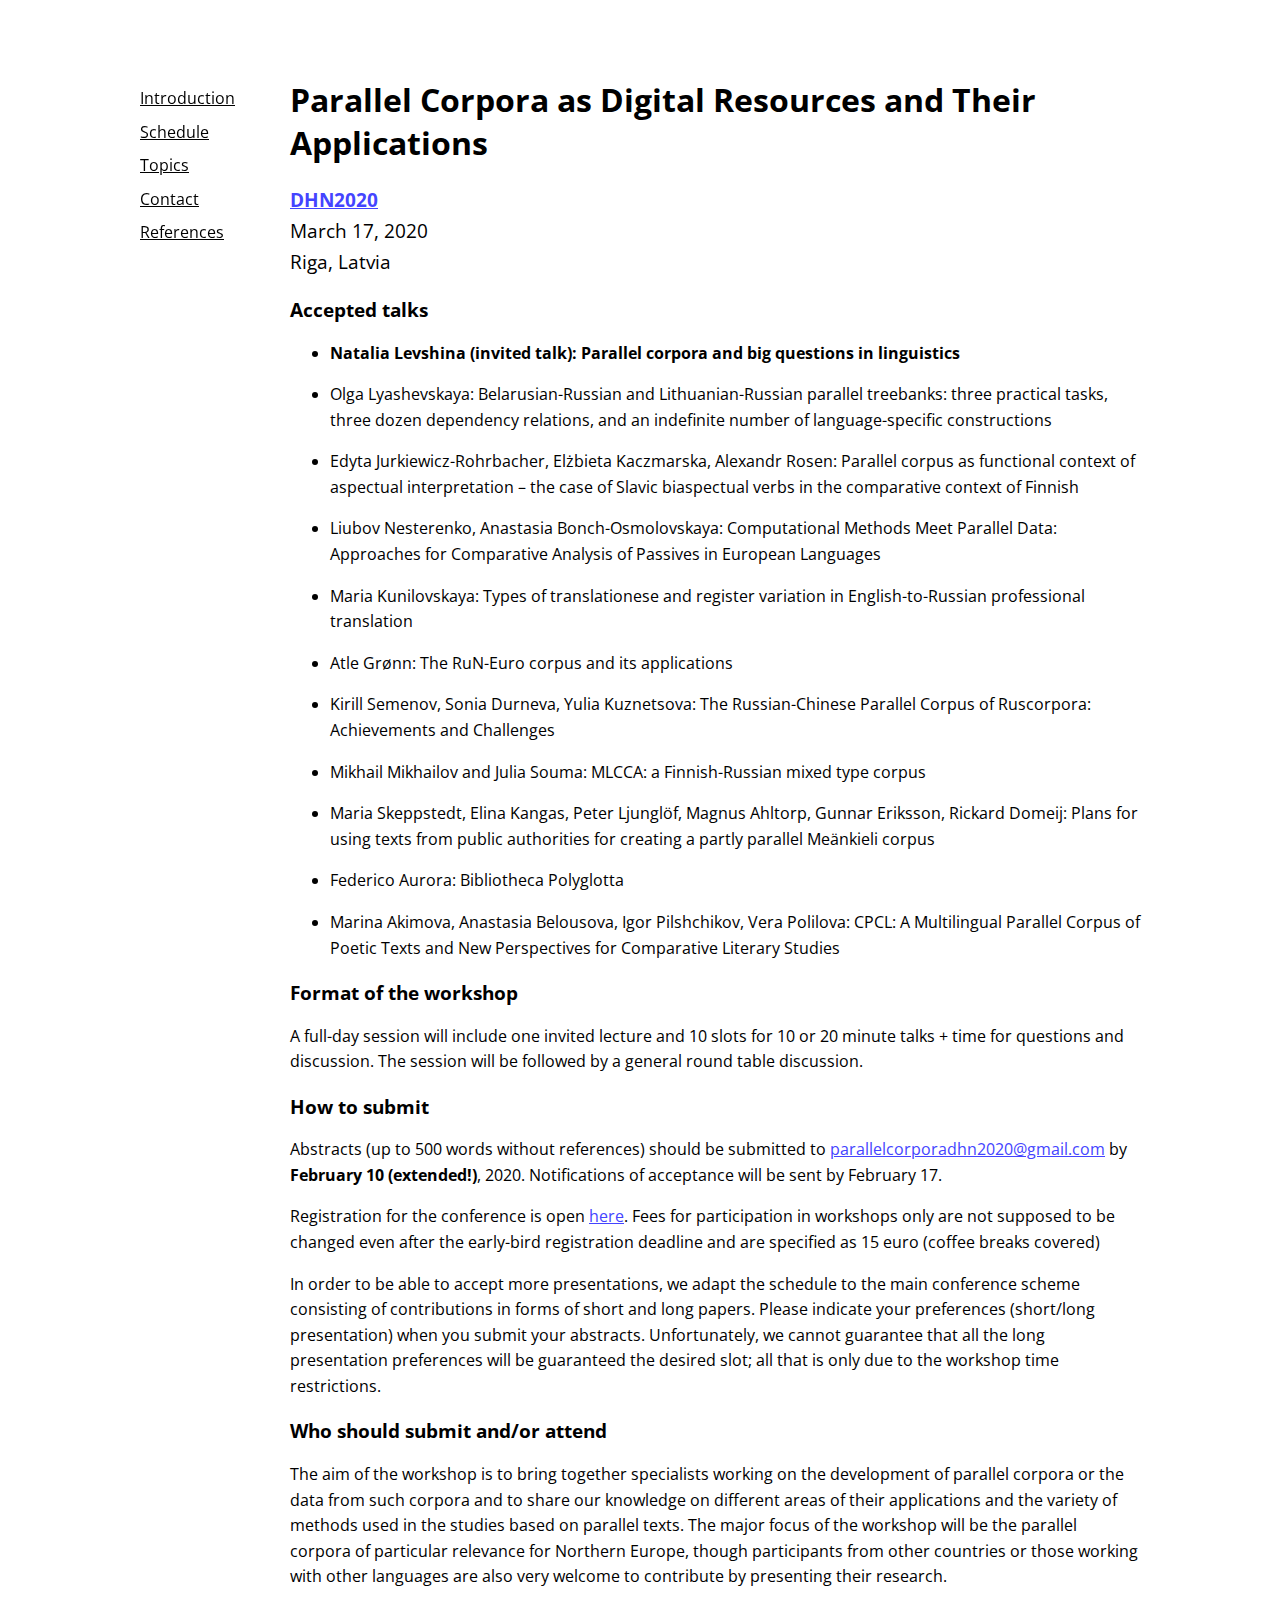
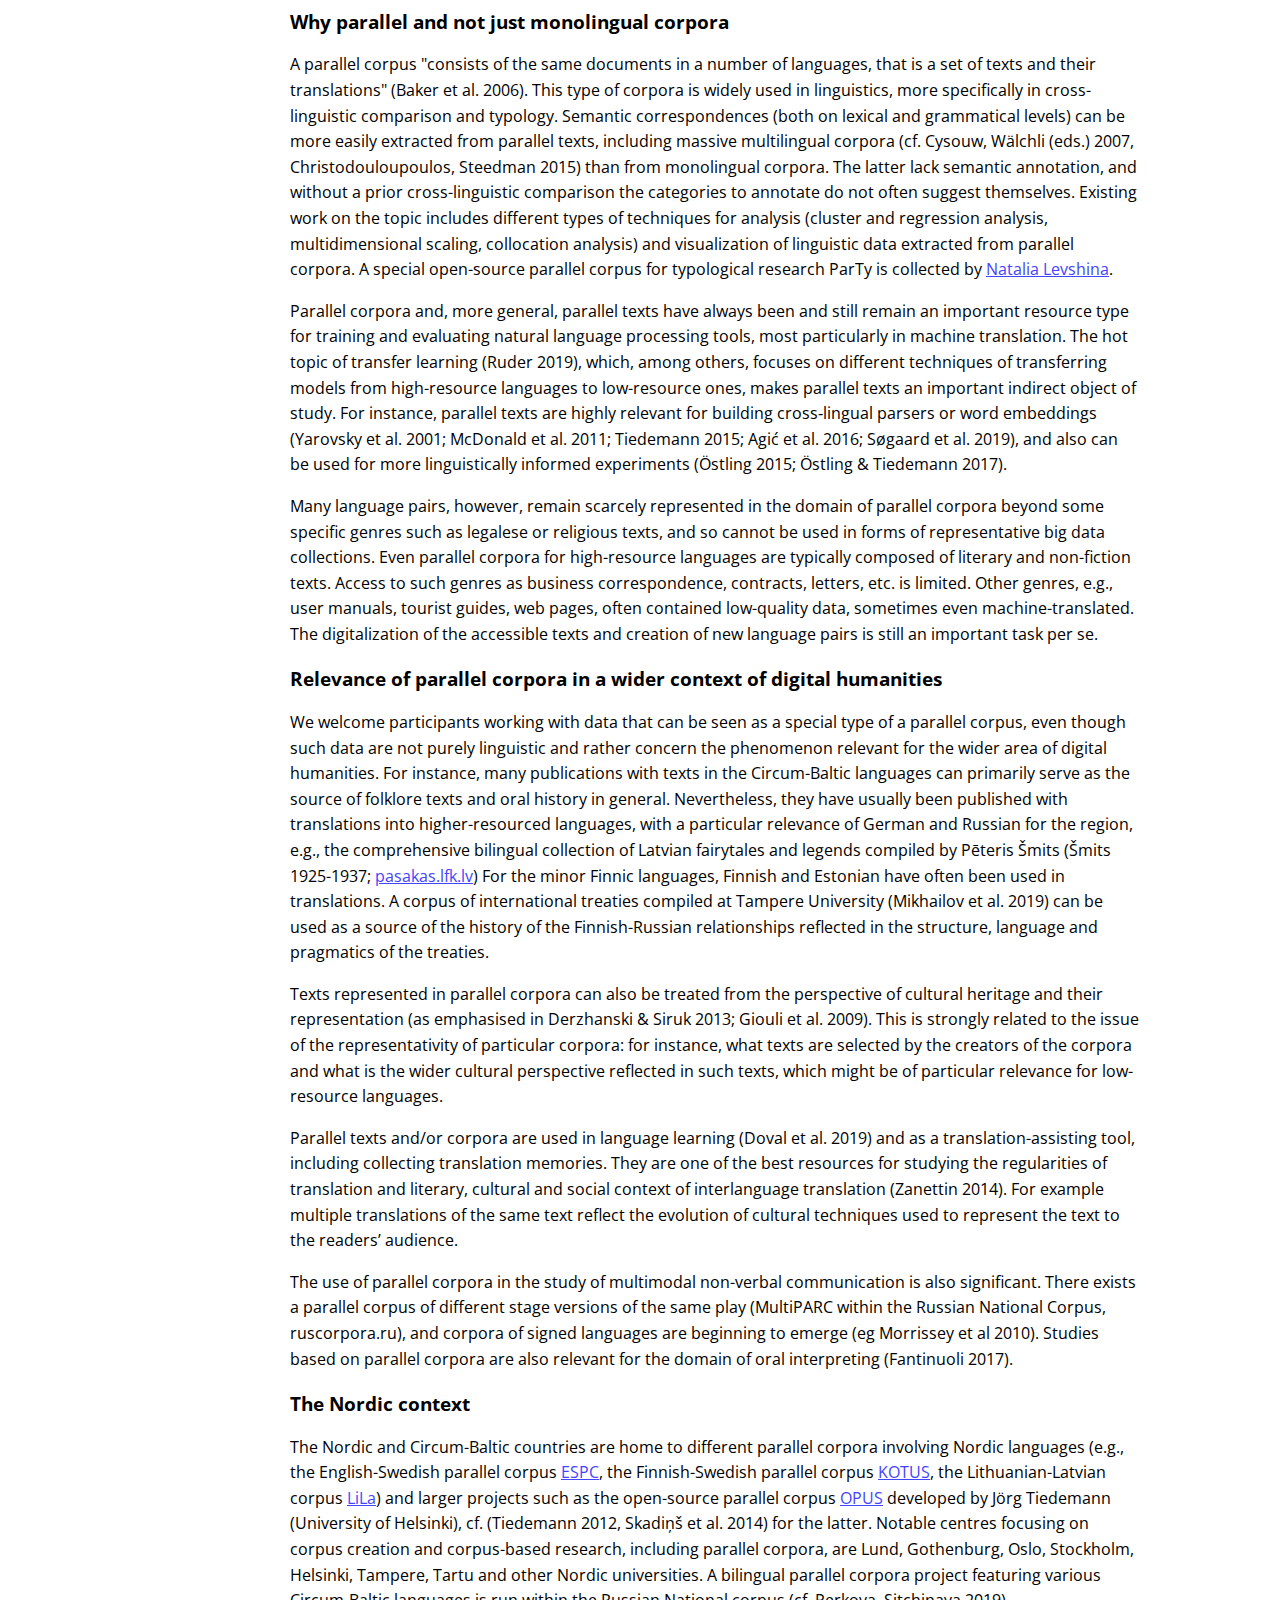
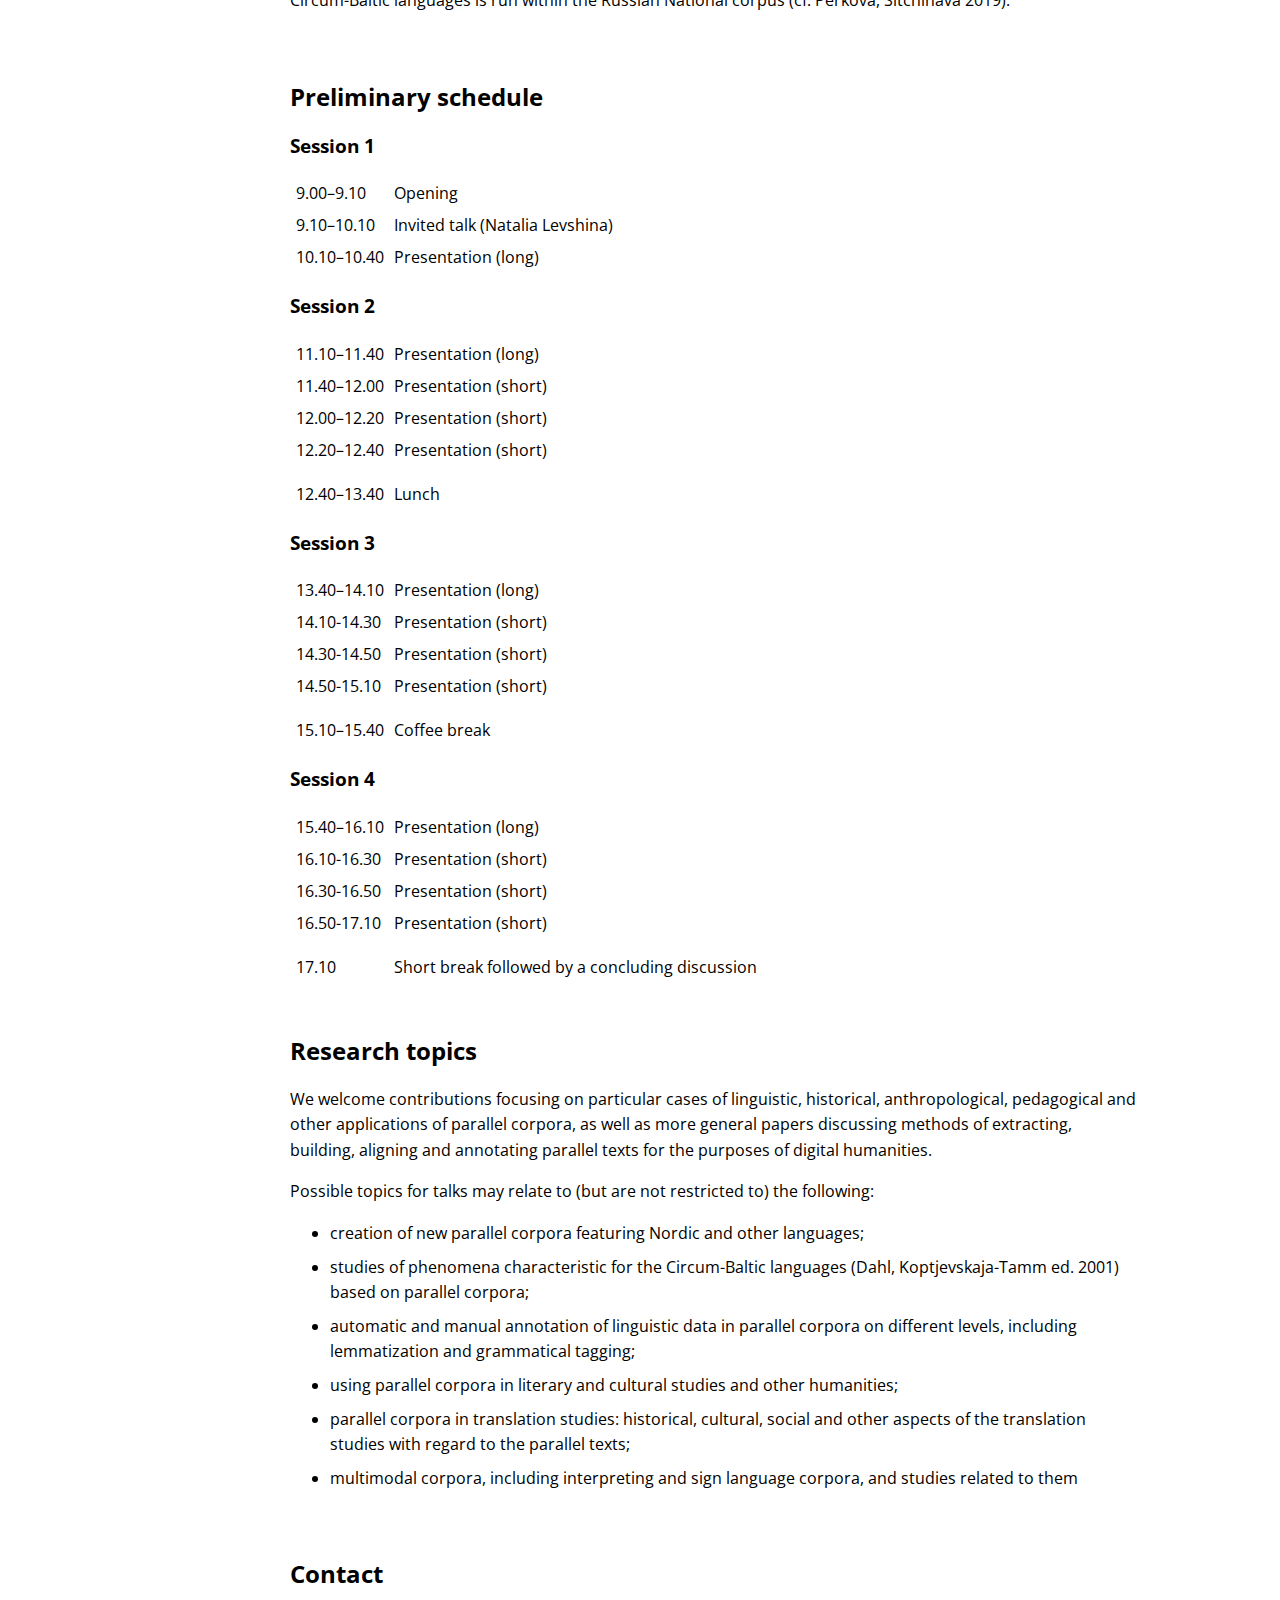
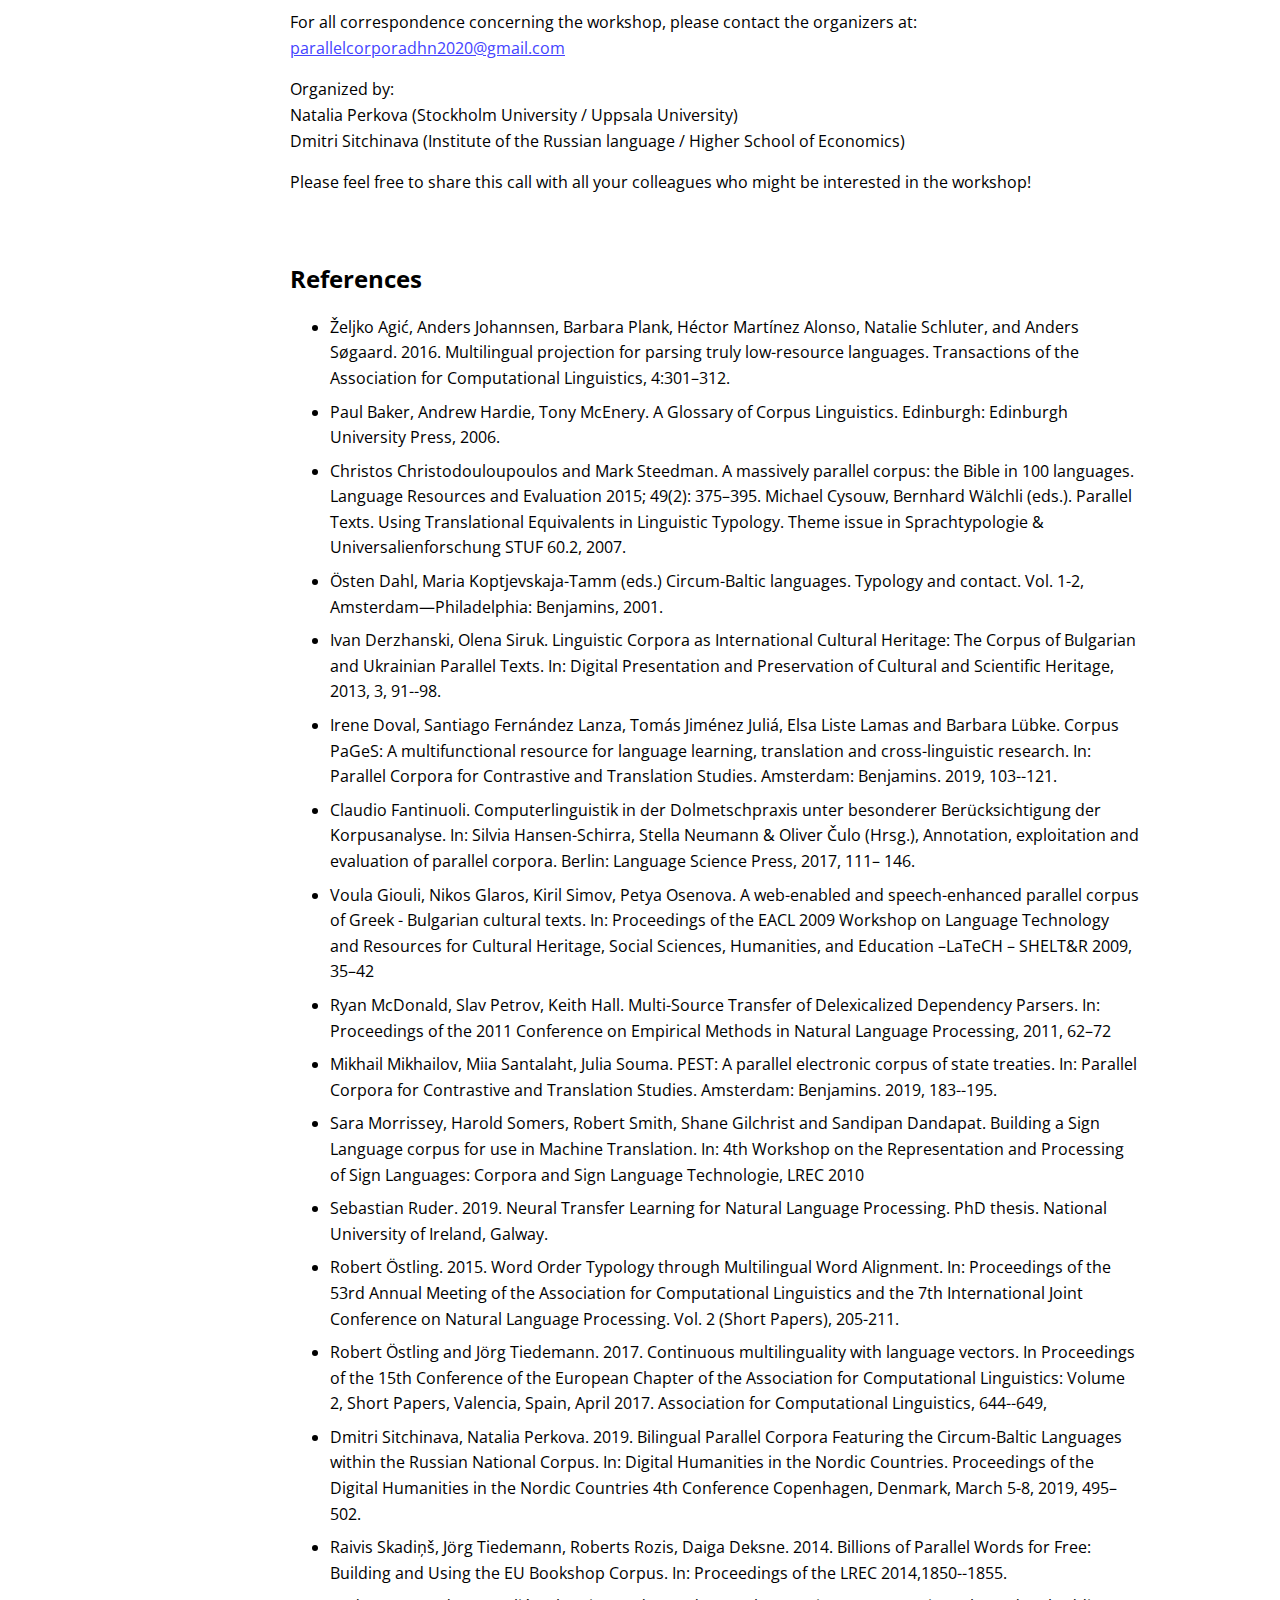
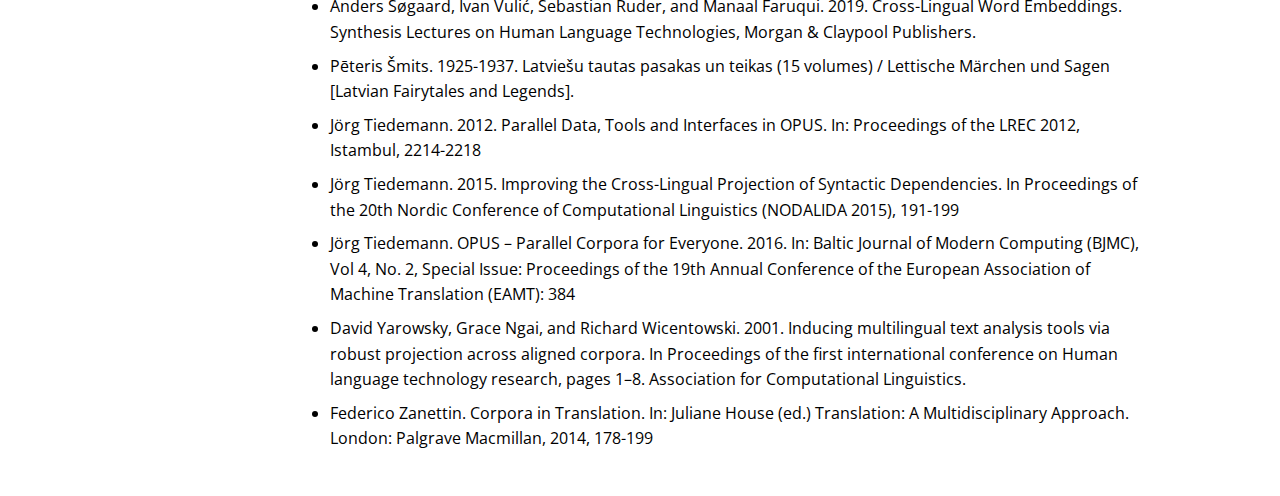
==== index.html @ e5b0c72d "Update index.html" ====
<!DOCTYPE html>
<html lang="en">
<head>
	<meta charset="UTF-8">
	<title>Parallel Corpora as Digital Resources and Their Applications</title>
	<link rel="stylesheet" href="./style.css" />
	<link href="https://fonts.googleapis.com/css?family=Open+Sans:400,700&display=swap&subset=latin-ext" rel="stylesheet">
	<meta name="viewport" content="width=device-width, initial-scale=1">
</head>
<body>
	<div class="page">
		<div class="nav">
			<ul>
				<li>
					<a href="#intro">Introduction</a>
				</li>
				<li>
					<a href="#schedule">Schedule</a>
				</li>
				<li>
					<a href="#topics">Topics</a>
				</li>
				<li>
					<a href="#contact">Contact</a>
				</li>
				<li>
					<a href="#references">References</a>
				</li>
			</ul>
		</div>
		<div class="content">

			<section id="intro">

				<h1>Parallel Corpora as Digital Resources and Their Applications</h1>
				
				<p class="where">
					<strong><a href="http://dig-hum-nord.eu/conferences/dhn2020/">DHN2020</a></strong><br />
					March 17, 2020<br />
					Riga, Latvia
				</p>

				<h3>Accepted talks</h3>
				<p>
					<ul><li><b>Natalia Levshina (invited talk): Parallel corpora and big questions in linguistics</b></li></ul>
					<ul><li>Olga Lyashevskaya: Belarusian-Russian and Lithuanian-Russian parallel treebanks: three practical tasks, three dozen dependency relations, and an indefinite number of language-specific constructions </li></ul>
					<ul><li>Edyta Jurkiewicz-Rohrbacher, Elżbieta Kaczmarska, Alexandr Rosen: Parallel corpus as functional context of aspectual interpretation – the case of Slavic biaspectual verbs in the comparative context of Finnish</li></ul>
					<ul><li>Liubov Nesterenko, Anastasia Bonch-Osmolovskaya: Computational Methods Meet Parallel Data: Approaches for Comparative Analysis of Passives in European Languages</li></ul>
					<ul><li>Maria Kunilovskaya: Types of translationese and register variation in English-to-Russian professional translation</li></ul>
					<ul><li>Atle Grønn: The RuN-Euro corpus and its applications</li></ul>
					<ul><li>Kirill Semenov, Sonia Durneva, Yulia Kuznetsova: The Russian-Chinese Parallel Corpus of Ruscorpora: Achievements and Challenges</li></ul>
					<ul><li>Mikhail Mikhailov and Julia Souma: MLCCA: a Finnish-Russian mixed type corpus</li></ul>
					<ul><li>Maria Skeppstedt, Elina Kangas, Peter Ljunglöf, Magnus Ahltorp, Gunnar Eriksson, Rickard Domeij: Plans for using texts from public authorities for creating a partly parallel Meänkieli corpus</li></ul>
					<ul><li>Federico Aurora: Bibliotheca Polyglotta</li></ul>
					<ul><li>Marina Akimova, Anastasia Belousova, Igor Pilshchikov, Vera Polilova: CPCL: A Multilingual Parallel Corpus of Poetic Texts and New Perspectives for Comparative Literary Studies</li></ul>
					
					
				</p>
				
				
				<h3>Format of the workshop</h3>
				<p>
					A full-day session will include one invited lecture and 10 slots for 10 or 20 minute talks + time for questions and discussion. The session will be followed by a general round table discussion.
				</p>
				
				<h3>How to submit</h3>
				<p>
					Abstracts (up to 500 words without references) should be submitted to <a href="mailto:parallelcorporadhn2020@gmail.com">parallelcorporadhn2020@gmail.com</a> by <b>February 10 (extended!)</b>, 2020. Notifications of acceptance will be sent by February 17.
				</p>
				<p>
					Registration for the conference is open <a href="http://dig-hum-nord.eu/conferences/dhn2020/registration">here</a>. Fees for participation in workshops only are not supposed to be changed even after the early-bird registration deadline and are specified as 15 euro (coffee breaks covered)
				</p>
				<p>
					In order to be able to accept more presentations, we adapt the schedule to the main conference scheme consisting of contributions in forms of short and long papers. Please indicate your preferences (short/long presentation) when you submit your abstracts. Unfortunately, we cannot guarantee that all the long presentation preferences will be guaranteed the desired slot; all that is only due to the workshop time restrictions.
				</p>

				<h3>Who should submit and/or attend</h3>
				<p>
					The aim of the workshop is to bring together specialists working on the development of parallel corpora or the data from such corpora and to share our knowledge on different areas of their applications and the variety of methods used in the studies based on parallel texts. The major focus of the workshop will be the parallel corpora of particular relevance for Northern Europe, though participants from other countries or those working with other languages are also very welcome to contribute by presenting their research.
				</p>

				<h3>Why parallel and not just monolingual corpora</h3>

				<p>
					A parallel corpus "consists of the same documents in a number of languages, that is a set of texts and their translations" (Baker et al. 2006). This type of corpora is widely used in linguistics, more specifically in cross-linguistic comparison and typology. Semantic correspondences (both on lexical and grammatical levels) can be more easily extracted from parallel texts, including massive multilingual corpora (cf. Cysouw, Wälchli (eds.) 2007, Christodouloupoulos, Steedman 2015) than from monolingual corpora. The latter lack semantic annotation, and without a prior cross-linguistic comparison the categories to annotate do not often suggest themselves. Existing work on the topic includes different types of techniques for analysis (cluster and regression analysis, multidimensional scaling, collocation analysis) and visualization of linguistic data extracted from parallel corpora. A special open-source parallel corpus for typological research ParTy is collected by
					<a href="http://www.natalialevshina.com/corpus.html">Natalia Levshina</a>.
				</p>
				<p>
					Parallel corpora and, more general, parallel texts have always been and still remain an important resource type for training and evaluating natural language processing tools, most particularly in machine translation. The hot topic of transfer learning (Ruder 2019), which, among others, focuses on different techniques of transferring models from high-resource languages to low-resource ones, makes parallel texts an important indirect object of study. For instance, parallel texts are highly relevant for building cross‑lingual parsers or word embeddings (Yarovsky et al. 2001; McDonald et al. 2011; Tiedemann 2015; Agić et al. 2016; Søgaard et al. 2019), and also can be used for more linguistically informed experiments (Östling 2015; Östling & Tiedemann 2017).
				</p>
				<p>
					Many language pairs, however, remain scarcely represented in the domain of parallel corpora beyond some specific genres such as legalese or religious texts, and so cannot be used in forms of representative big data collections. Even parallel corpora for high-resource languages are typically composed of literary and non-fiction texts. Access to such genres as business correspondence, contracts, letters, etc. is limited. Other genres, e.g., user manuals, tourist guides, web pages, often contained low-quality data, sometimes even machine-translated. The digitalization of the accessible texts and creation of new language pairs is still an important task per se.
				</p>

				<h3>Relevance of parallel corpora in a wider context of digital humanities</h3>

				<p>
					We welcome participants working with data that can be seen as a special type of a parallel corpus, even though such data are not purely linguistic and rather concern the phenomenon relevant for the wider area of digital humanities. For instance, many publications with texts in the Circum-Baltic languages can primarily serve as the source of folklore texts and oral history in general. Nevertheless, they have usually been published with translations into higher-resourced languages, with a particular relevance of German and Russian for the region, e.g., the comprehensive bilingual collection of Latvian fairytales and legends compiled by Pēteris Šmits (Šmits 1925-1937; <a href="http://pasakas.lfk.lv/">pasakas.lfk.lv</a>) For the minor Finnic languages, Finnish and Estonian have often been used in translations. A corpus of international treaties compiled at Tampere University (Mikhailov et al. 2019) can be used as a source of the history of the Finnish-Russian relationships reflected in the structure, language and pragmatics of the treaties.
				</p>
				<p>
					Texts represented in parallel corpora can also be treated from the perspective of cultural heritage and their representation (as emphasised in Derzhanski & Siruk 2013; Giouli et al. 2009). This is strongly related to the issue of the representativity of particular corpora: for instance, what texts are selected by the creators of the corpora and what is the wider cultural perspective reflected in such texts, which might be of particular relevance for low-resource languages.
				</p>
				<p>
					Parallel texts and/or corpora are used in language learning (Doval et al. 2019) and as a translation-assisting tool, including collecting translation memories. They are one of the best resources for studying the regularities of translation and literary, cultural and social context of interlanguage translation (Zanettin 2014). For example multiple translations of the same text reflect the evolution of cultural techniques used to represent the text to the readers’ audience.
				</p>
				<p>
					The use of parallel corpora in the study of multimodal non-verbal communication is also significant. There exists a parallel corpus of different stage versions of the same play (MultiPARC within the Russian National Corpus, ruscorpora.ru), and corpora of signed languages are
beginning to emerge (eg Morrissey et al 2010). Studies based on parallel corpora are also relevant for the domain of oral interpreting (Fantinuoli 2017).
				</p>

				<h3>The Nordic context</h3>
				<p>
					The Nordic and Circum-Baltic countries are home to different parallel corpora involving Nordic languages (e.g., the English-Swedish parallel corpus
					<a href="https://sprak.gu.se/english/research/research-activities/corpus-linguistics/corpora-at-the-dll/espc">ESPC</a>, the Finnish-Swedish parallel corpus
					<a href="http://urn.fi/urn:nbn:fi:lb-2015101601">KOTUS</a>, the Lithuanian-Latvian corpus
					<a href="http://tekstynas.vdu.lt/page.xhtml?id=parallelLILA">LiLa</a>) and larger projects such as the open-source parallel corpus <a href="http://opus.nlpl.eu/">OPUS</a> developed by Jörg Tiedemann (University of Helsinki), cf. (Tiedemann 2012, Skadiņš et al. 2014) for the latter. Notable centres focusing on corpus creation and corpus-based research, including parallel corpora, are Lund, Gothenburg, Oslo, Stockholm, Helsinki, Tampere, Tartu and other Nordic universities. A bilingual parallel corpora project featuring various Circum-Baltic languages is run within the Russian National corpus (cf. Perkova, Sitchinava 2019).
				</p>

			</section>

			<section id="schedule">
			
				<h2>Preliminary schedule</h2>

				<h3>Session 1</h3>
				<table>
					<tr>
						<td>9.00–9.10</td>
						<td>Opening</td>
					</tr>
					<tr>
						<td>9.10–10.10</td>
						<td>Invited talk (Natalia Levshina)</td>
					</tr>
					<tr>
						<td>10.10–10.40</td>
						<td>Presentation (long)</td>
					</tr>
				</table>

				<h3>Session 2</h3>
				<table>
					<tr>
						<td>11.10–11.40</td>
						<td>Presentation (long)</td>
					</tr>
					<tr>
						<td>11.40–12.00</td>
						<td>Presentation (short)</td>
					</tr>
					<tr>
						<td>12.00–12.20</td>
						<td>Presentation (short)</td>
					</tr>
					<tr>
						<td>12.20–12.40</td>
						<td>Presentation (short)</td>
					</tr>
					<tr class="break">
						<td>12.40–13.40</td>
						<td>Lunch</td>
					</tr>
				</table>

				<h3>Session 3</h3>
				<table>
					<tr>
						<td>13.40–14.10</td>
						<td>Presentation (long)</td>
					</tr>
					<tr>
						<td>14.10-14.30</td>
						<td>Presentation (short)</td>
					</tr>
					<tr>
						<td>14.30-14.50</td>
						<td>Presentation (short)</td>
					</tr>
					<tr>
						<td>14.50-15.10</td>
						<td>Presentation (short)</td>
					</tr>
					<tr class="break">
						<td>15.10–15.40</td>
						<td>Coffee break</td>
					</tr>
				</table>

				<h3>Session 4</h3>
				<table>
					<tr>
						<td>15.40–16.10</td>
						<td>Presentation (long)</td>
					</tr>
					<tr>
						<td>16.10-16.30</td>
						<td>Presentation (short)</td>
					</tr>
					<tr>
						<td>16.30-16.50</td>
						<td>Presentation (short)</td>
					</tr>
					<tr>
						<td>16.50-17.10</td>
						<td>Presentation (short)</td>
					</tr>
					<tr class="break">
						<td>17.10</td>
						<td>Short break followed by a concluding discussion</td>
					</tr>
				</table>

			</section>
			
			<section id="topics">
				
				<h2>Research topics</h2>
				
				<p>
					We welcome contributions focusing on particular cases of linguistic, historical, anthropological, pedagogical and other applications of parallel corpora, as well as more general papers discussing methods of extracting, building, aligning and annotating parallel texts for the purposes of digital humanities.
				</p>
				<p>
					Possible topics for talks may relate to (but are not restricted to) the following:
				</p>
				<ul>
					<li>creation of new parallel corpora featuring Nordic and other languages; </li>
					<li>studies of phenomena characteristic for the Circum-Baltic languages (Dahl, Koptjevskaja-Tamm ed. 2001) based on parallel corpora;</li>
					<li>automatic and manual annotation of linguistic data in parallel corpora on different levels, including lemmatization and grammatical tagging;</li>
					<li>using parallel corpora in literary and cultural studies and other humanities;</li>
					<li>parallel corpora in translation studies: historical, cultural, social and other aspects of the translation studies with regard to the parallel texts;</li>
					<li>multimodal corpora, including interpreting and sign language corpora, and studies related to them</li>
				</ul>
				
			</section>
			
			<section id="contact">
			
				<h2>Contact</h2>

				<p>
					For all correspondence concerning the workshop, please contact the organizers at:<br />
					<a href="mailto:parallelcorporadhn2020@gmail.com">parallelcorporadhn2020@gmail.com</a>
				</p>
				
				<p>
					Organized by:<br />
					Natalia Perkova (Stockholm University / Uppsala University)<br />
					Dmitri Sitchinava (Institute of the Russian language / Higher School of Economics)
				</p>

				<p>Please feel free to share this call with all your colleagues who might be interested in the workshop!</p>

			</section>
			
			<section id="references">
				
				<h2>References</h2>
				
				<ul>
					<li>Željko Agić, Anders Johannsen, Barbara Plank, Héctor Martínez Alonso, Natalie Schluter, and Anders Søgaard. 2016. Multilingual projection for parsing truly low-resource languages. Transactions of the Association for Computational Linguistics, 4:301–312.</li>
					<li>Paul Baker, Andrew Hardie, Tony McEnery. A Glossary of Corpus Linguistics. Edinburgh: Edinburgh University Press, 2006.</li>
					<li>Christos Christodouloupoulos and Mark Steedman. A massively parallel corpus: the Bible in 100 languages. Language Resources and Evaluation 2015; 49(2): 375–395.
						Michael Cysouw, Bernhard Wälchli (eds.). Parallel Texts. Using Translational Equivalents in Linguistic Typology. Theme issue in Sprachtypologie & Universalienforschung STUF 60.2, 2007.</li>
					<li>Östen Dahl, Maria Koptjevskaja-Tamm (eds.) Circum-Baltic languages. Typology and contact. Vol. 1-2, Amsterdam—Philadelphia: Benjamins, 2001.</li>
					<li>Ivan Derzhanski, Olena Siruk. Linguistic Corpora as International Cultural Heritage: The Corpus of Bulgarian and Ukrainian Parallel Texts. In: Digital Presentation and Preservation of Cultural and Scientific Heritage, 2013, 3, 91--98.</li>
					<li>Irene Doval, Santiago Fernández Lanza, Tomás Jiménez Juliá, Elsa Liste Lamas and Barbara Lübke. Corpus PaGeS: A multifunctional resource for language learning, translation and cross-linguistic research. In: Parallel Corpora for Contrastive and Translation Studies. Amsterdam: Benjamins. 2019, 103--121.</li>
					<li>Claudio Fantinuoli. Computerlinguistik in der Dolmetschpraxis unter besonderer Berücksichtigung der Korpusanalyse. In: Silvia Hansen-Schirra, Stella Neumann & Oliver Čulo (Hrsg.), Annotation, exploitation and evaluation of parallel corpora. Berlin: Language Science Press, 2017, 111– 146.</li>
					<li>Voula Giouli, Nikos Glaros, Kiril Simov, Petya Osenova. A web-enabled and speech-enhanced parallel corpus of Greek - Bulgarian cultural texts. In: Proceedings of the EACL 2009 Workshop on Language Technology and Resources for Cultural Heritage, Social Sciences, Humanities, and Education –LaTeCH – SHELT&R 2009, 35–42</li>
					<li>Ryan McDonald, Slav Petrov, Keith Hall. Multi-Source Transfer of Delexicalized Dependency Parsers. In: Proceedings of the 2011 Conference on Empirical Methods in Natural Language Processing, 2011, 62–72</li>
					<li>Mikhail Mikhailov, Miia Santalaht, Julia Souma. PEST: A parallel electronic corpus of state treaties. In: Parallel Corpora for Contrastive and Translation Studies. Amsterdam: Benjamins. 2019, 183--195.</li>
					<li>Sara Morrissey, Harold Somers, Robert Smith, Shane Gilchrist and Sandipan Dandapat. Building a Sign Language corpus for use in Machine Translation. In: 4th Workshop on the Representation and Processing of Sign Languages: Corpora and Sign Language Technologie, LREC 2010</li>
					<li>Sebastian Ruder. 2019. Neural Transfer Learning for Natural Language Processing. PhD thesis. National University of Ireland, Galway.</li>
					<li>Robert Östling. 2015. Word Order Typology through Multilingual Word Alignment. In: Proceedings of the 53rd Annual Meeting of the Association for Computational Linguistics and the 7th International Joint Conference on Natural Language Processing. Vol. 2 (Short Papers), 205-211.</li>
					<li>Robert Östling and Jörg Tiedemann. 2017. Continuous multilinguality with language vectors. In Proceedings of the 15th Conference of the European Chapter of the Association for Computational Linguistics: Volume 2, Short Papers, Valencia, Spain, April 2017. Association for Computational Linguistics, 644--649,</li>
					<li>Dmitri Sitchinava, Natalia Perkova. 2019. Bilingual Parallel Corpora Featuring the Circum-Baltic Languages within the Russian National Corpus. In: Digital Humanities in the Nordic Countries. Proceedings of the Digital Humanities in the Nordic Countries 4th Conference Copenhagen, Denmark, March 5-8, 2019, 495–502.</li>
					<li>Raivis Skadiņš, Jörg Tiedemann, Roberts Rozis, Daiga Deksne. 2014. Billions of Parallel Words for Free: Building and Using the EU Bookshop Corpus. In: Proceedings of the LREC 2014,1850--1855.</li>
					<li>Anders Søgaard, Ivan Vulić, Sebastian Ruder, and Manaal Faruqui. 2019. Cross-Lingual Word Embeddings. Synthesis Lectures on Human Language Technologies, Morgan & Claypool Publishers.</li>
					<li>Pēteris Šmits. 1925-1937. Latviešu tautas pasakas un teikas (15 volumes) / Lettische Märchen und Sagen [Latvian Fairytales and Legends].</li>
					<li>Jörg Tiedemann. 2012. Parallel Data, Tools and Interfaces in OPUS. In: Proceedings of the LREC 2012, Istambul, 2214-2218</li>
					<li>Jörg Tiedemann. 2015. Improving the Cross-Lingual Projection of Syntactic Dependencies. In  Proceedings of the 20th Nordic Conference of Computational Linguistics (NODALIDA 2015), 191-199</li>
					<li>Jörg Tiedemann. OPUS – Parallel Corpora for Everyone. 2016. In: Baltic Journal of Modern Computing (BJMC), Vol 4, No. 2, Special Issue: Proceedings of the 19th Annual Conference of the European Association of Machine Translation (EAMT): 384</li>
					<li>David Yarowsky, Grace Ngai, and Richard Wicentowski. 2001. Inducing multilingual
						text analysis tools via robust projection across aligned corpora. In Proceedings of
						the first international conference on Human language technology research, pages
						1–8. Association for Computational Linguistics.</li>
					<li>Federico Zanettin. Corpora in Translation. In: Juliane House (ed.) Translation: A Multidisciplinary Approach. London: Palgrave Macmillan, 2014, 178-199</li>
				</ul>
				
			</section>


		</div>
	</div>
</body>
</html>
---- style.css ----
body {
	font-family: 'Open Sans', sans-serif;
	padding: 20px;
	font-size: 16px;
}

section {
	padding-top: 50px;
}
section *:first-child {
	margin-top: 0;
}
p, li {
	line-height: 1.6em;
}
a {
	color: #4444ff;
}
li {
	margin: 0.5em 0;
}

td {
	padding: 4px;
}

.page {
	max-width: 1000px;
	margin: 0 auto;
}

.where {
	font-size: 120%;
}

.nav {
	position: fixed;
	width: 140px;
	padding-top: 50px;
}
.nav ul, .nav li {
	list-style: none;
	padding: 0;
}
.nav ul {
	margin: 0;
}
.nav li {
	margin: 8px 0;
}
.nav a {
	color: black;
}

.break td {
	padding-top: 16px;
}

.content {
	padding-left: 150px; 
}

@media (max-width: 500px) {
	body {
		font-size: 14px;
	}
	.nav {
		padding: 0;
		top: 0;
		left: 0;
		right: 0;
		width: 100%;
		background: white;
		border-bottom: 1px solid #ccc;
	}
	.nav ul {
		display: flex;
		flex-wrap: wrap;
	}
	.nav li {
		margin: 6px;
		font-size: 12px;
	}
	.content {
		padding-left: 0;
	}
}
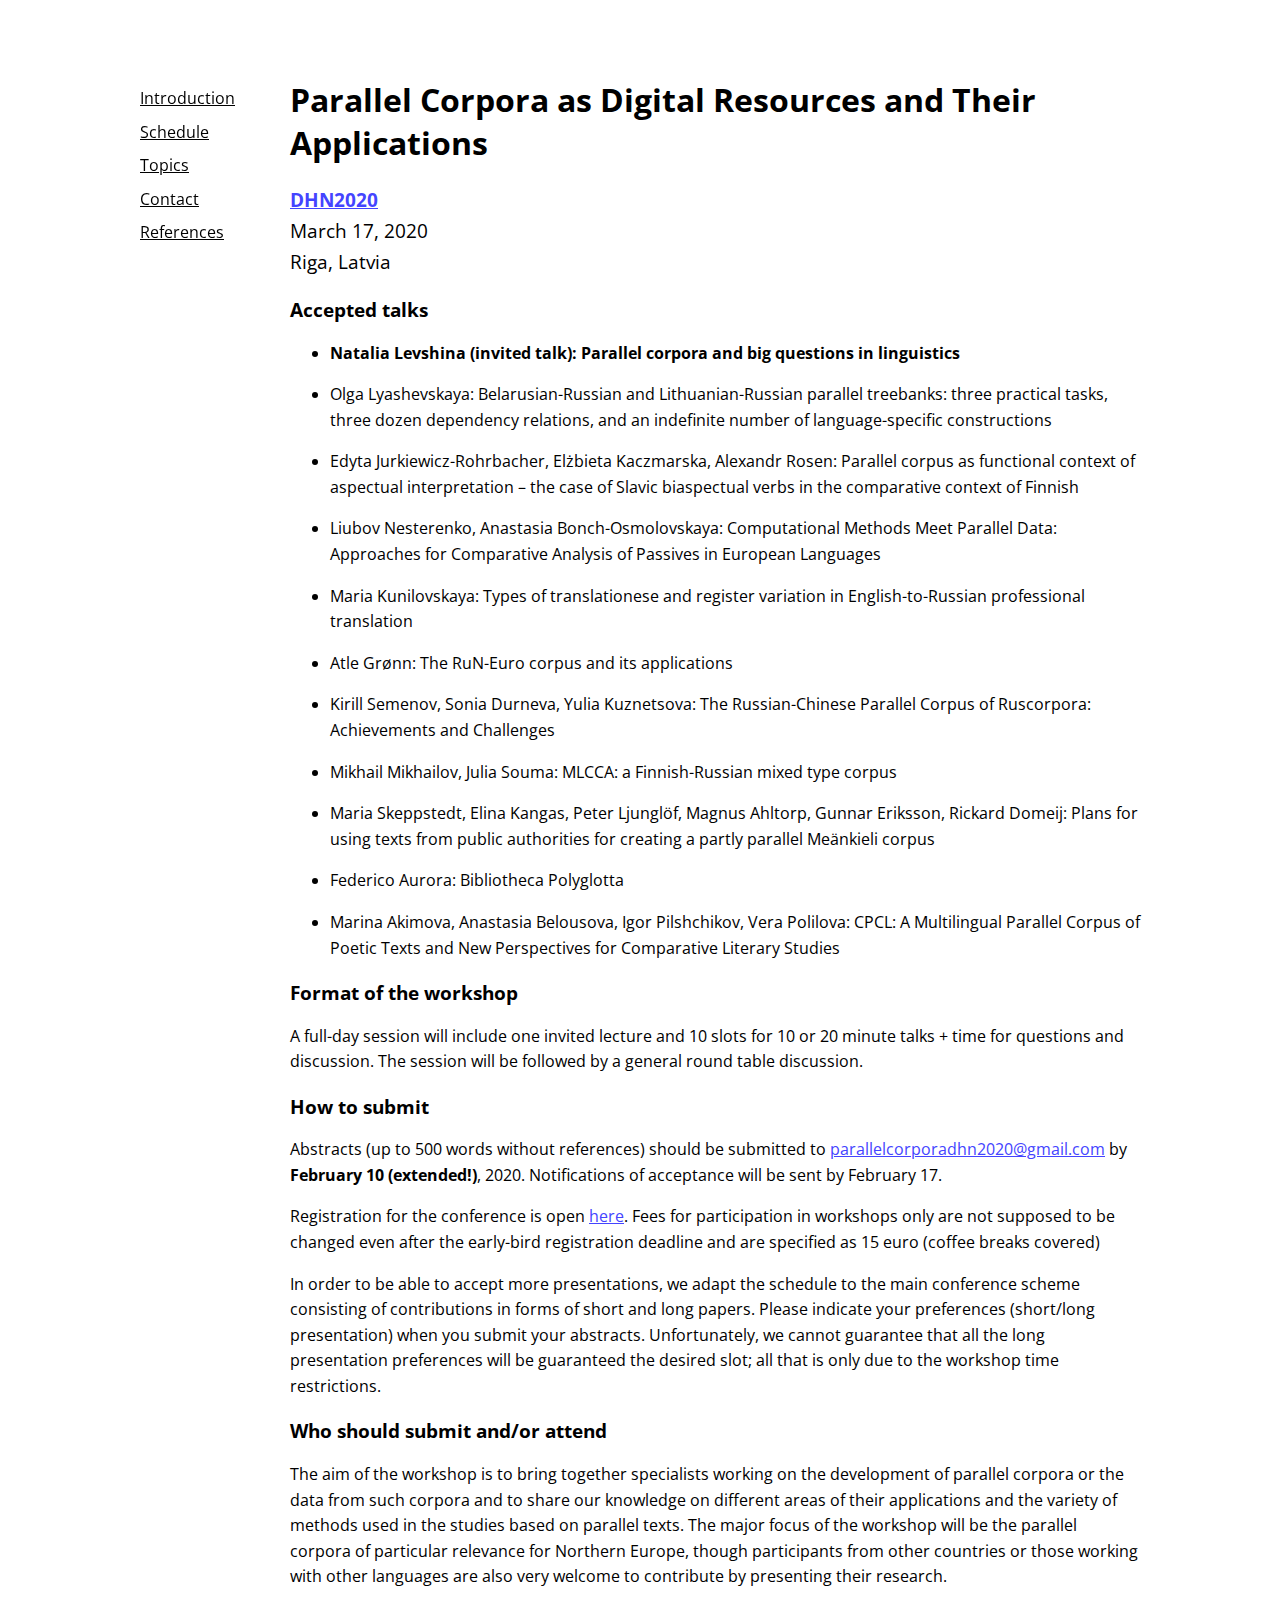
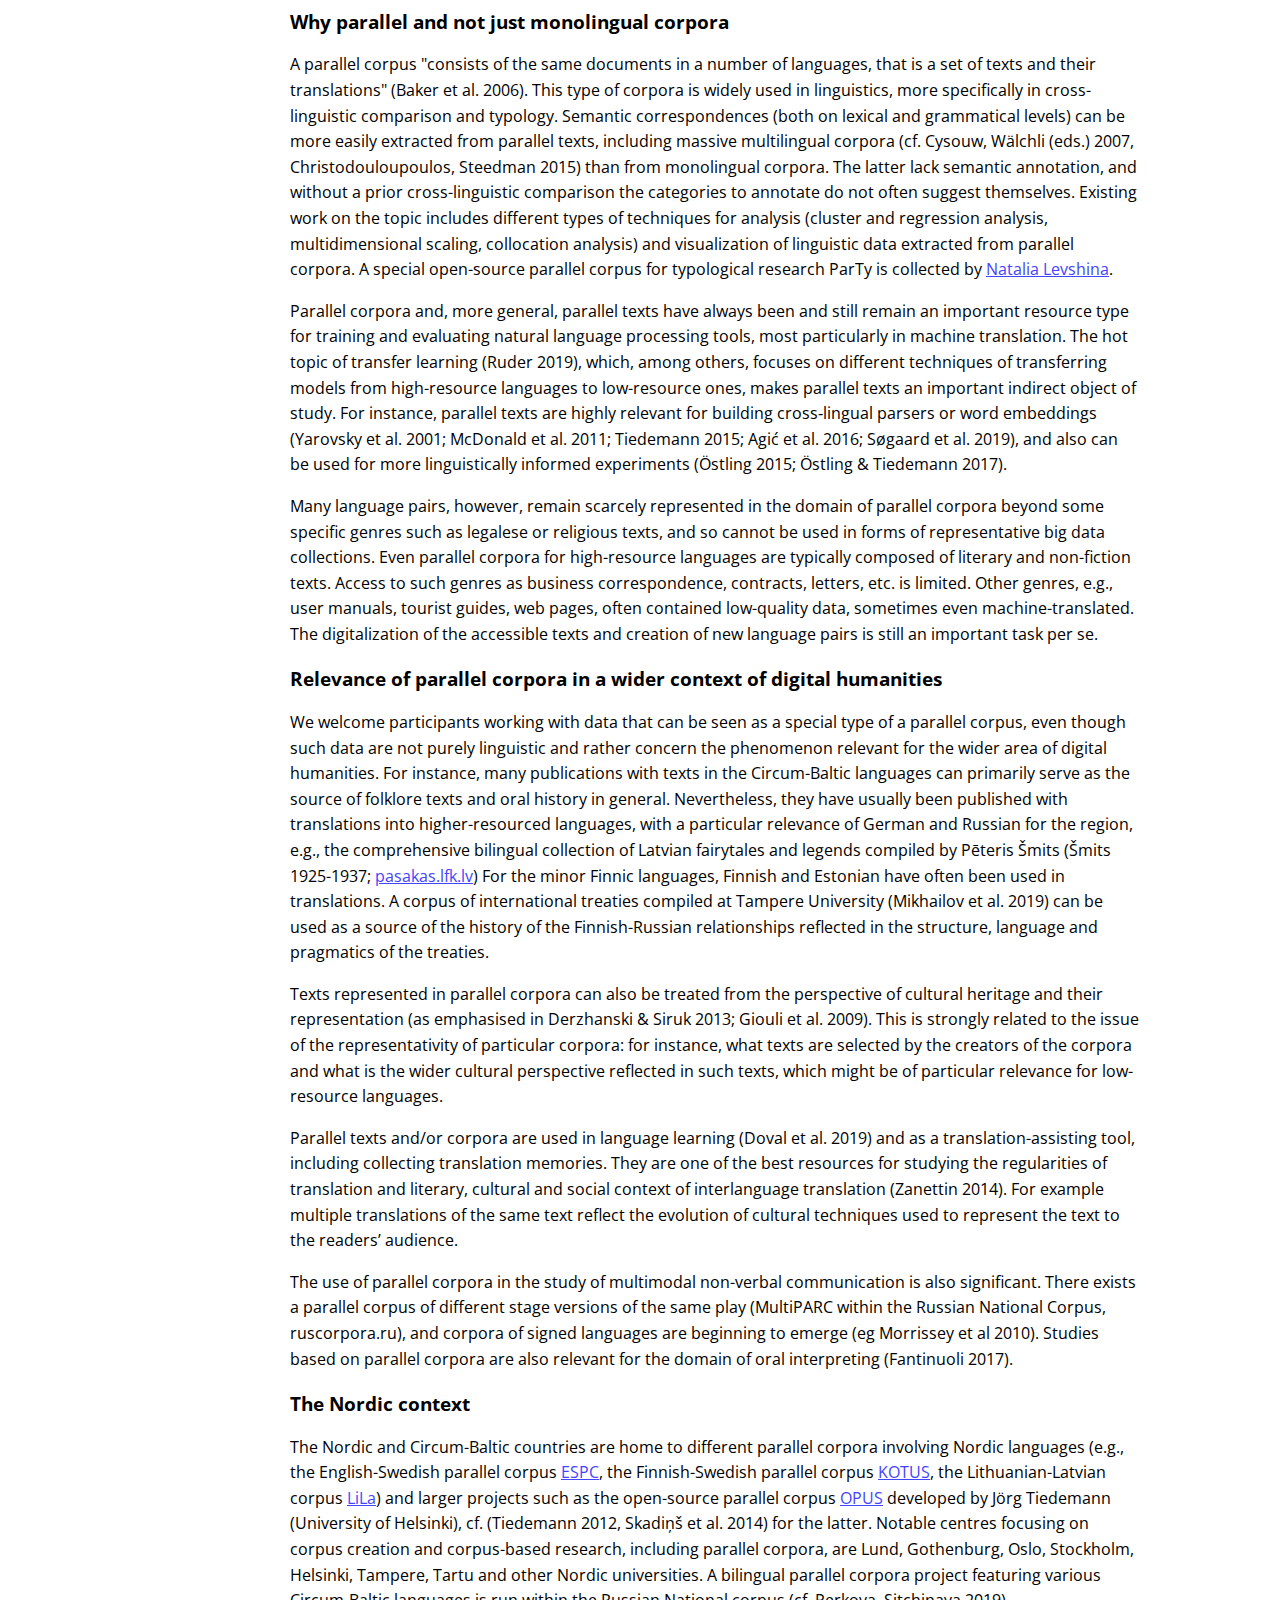
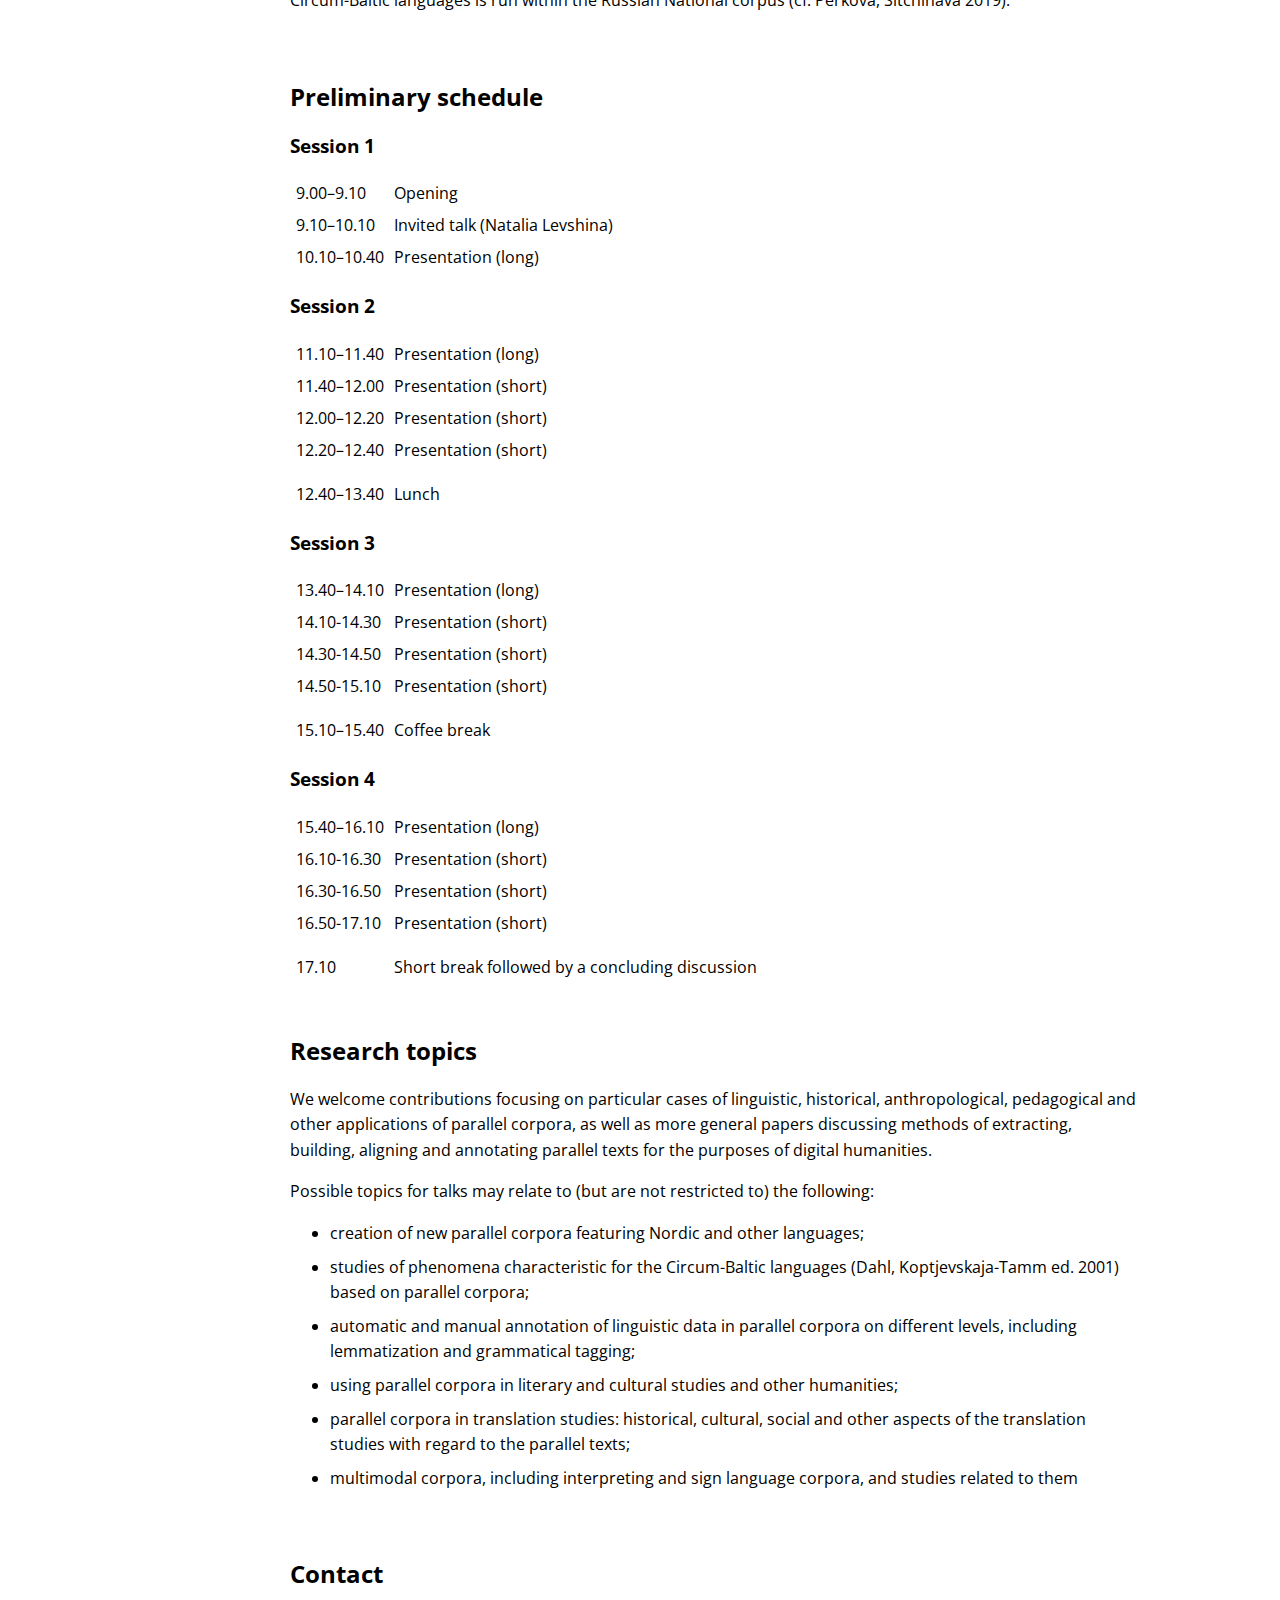
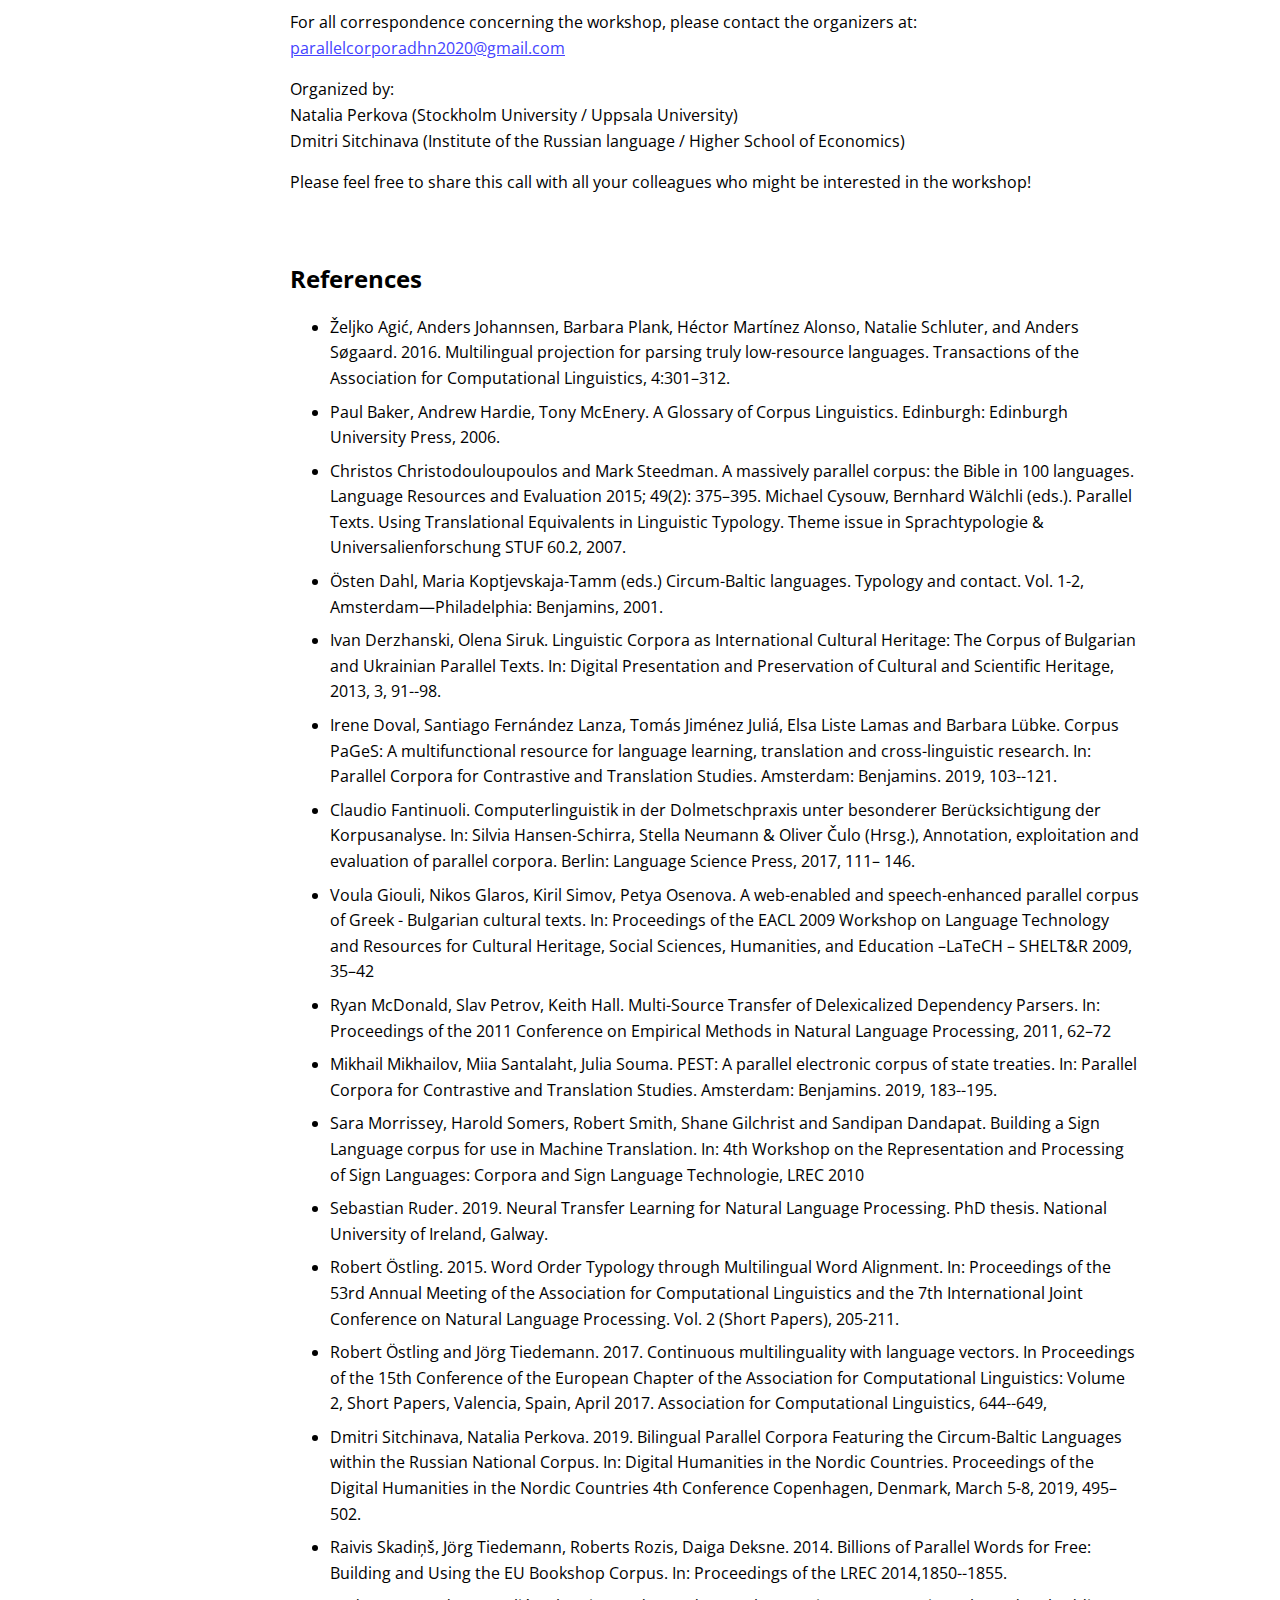
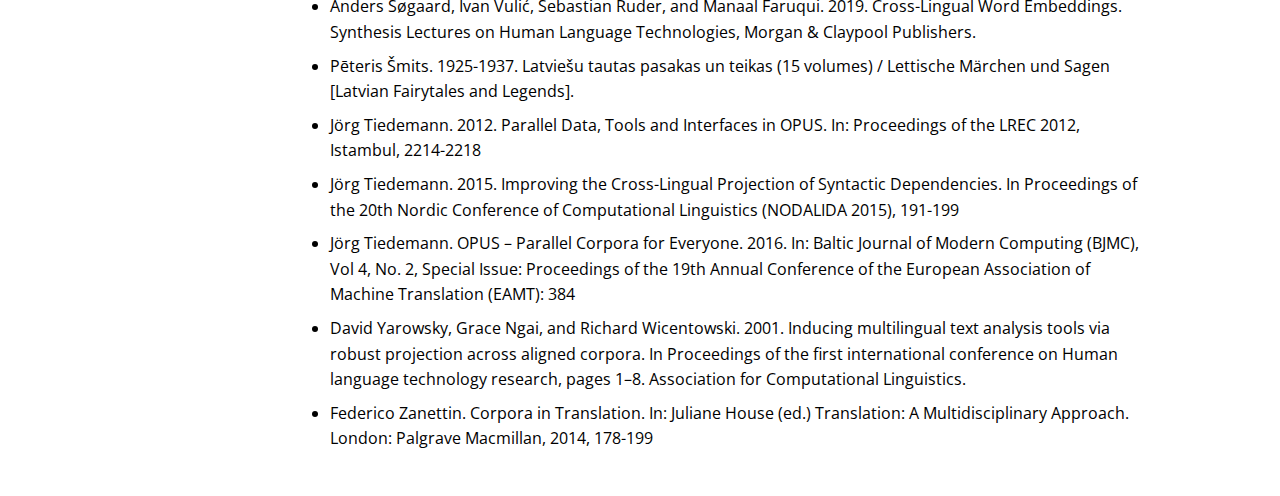
==== commit 088314e4: "Update index.html" ====
--- a/index.html
+++ b/index.html
@@ -49,7 +49,7 @@
 					<ul><li>Maria Kunilovskaya: Types of translationese and register variation in English-to-Russian professional translation</li></ul>
 					<ul><li>Atle Grønn: The RuN-Euro corpus and its applications</li></ul>
 					<ul><li>Kirill Semenov, Sonia Durneva, Yulia Kuznetsova: The Russian-Chinese Parallel Corpus of Ruscorpora: Achievements and Challenges</li></ul>
-					<ul><li>Mikhail Mikhailov and Julia Souma: MLCCA: a Finnish-Russian mixed type corpus</li></ul>
+					<ul><li>Mikhail Mikhailov, Julia Souma: MLCCA: a Finnish-Russian mixed type corpus</li></ul>
 					<ul><li>Maria Skeppstedt, Elina Kangas, Peter Ljunglöf, Magnus Ahltorp, Gunnar Eriksson, Rickard Domeij: Plans for using texts from public authorities for creating a partly parallel Meänkieli corpus</li></ul>
 					<ul><li>Federico Aurora: Bibliotheca Polyglotta</li></ul>
 					<ul><li>Marina Akimova, Anastasia Belousova, Igor Pilshchikov, Vera Polilova: CPCL: A Multilingual Parallel Corpus of Poetic Texts and New Perspectives for Comparative Literary Studies</li></ul>
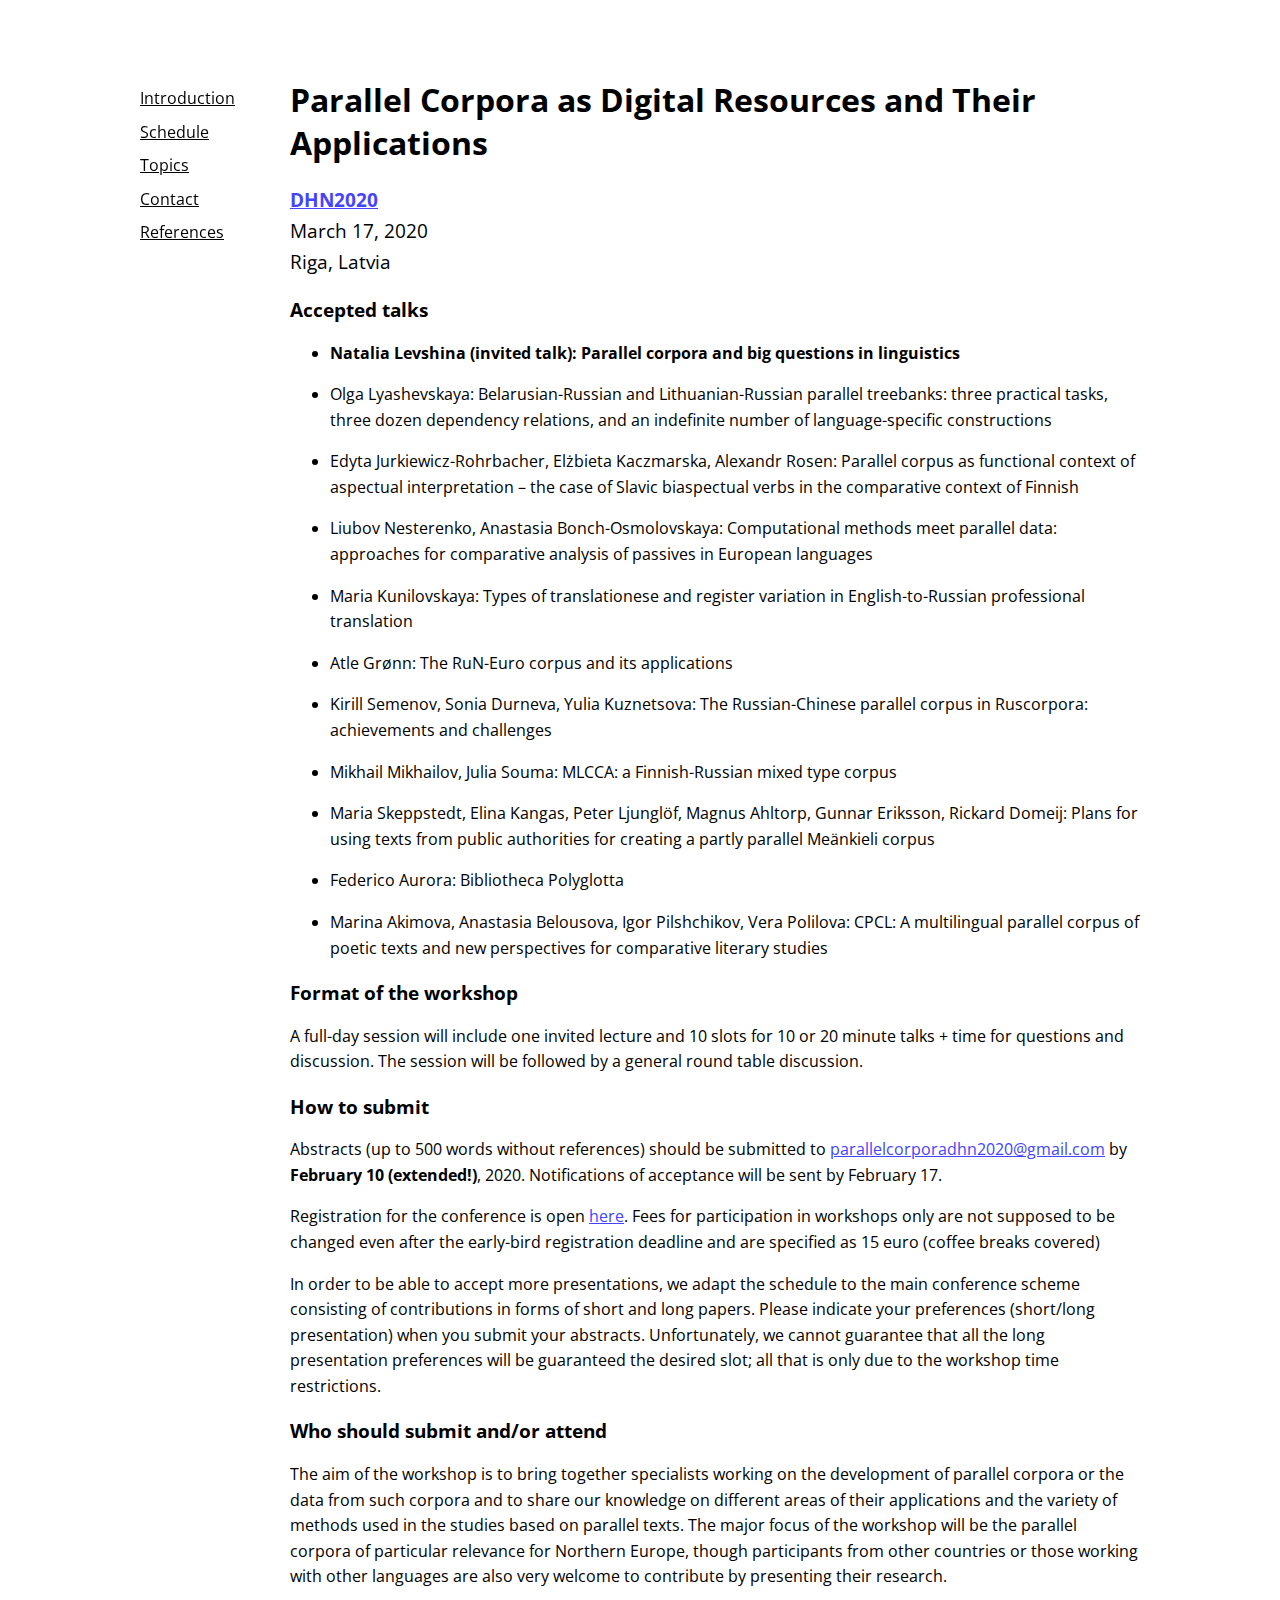
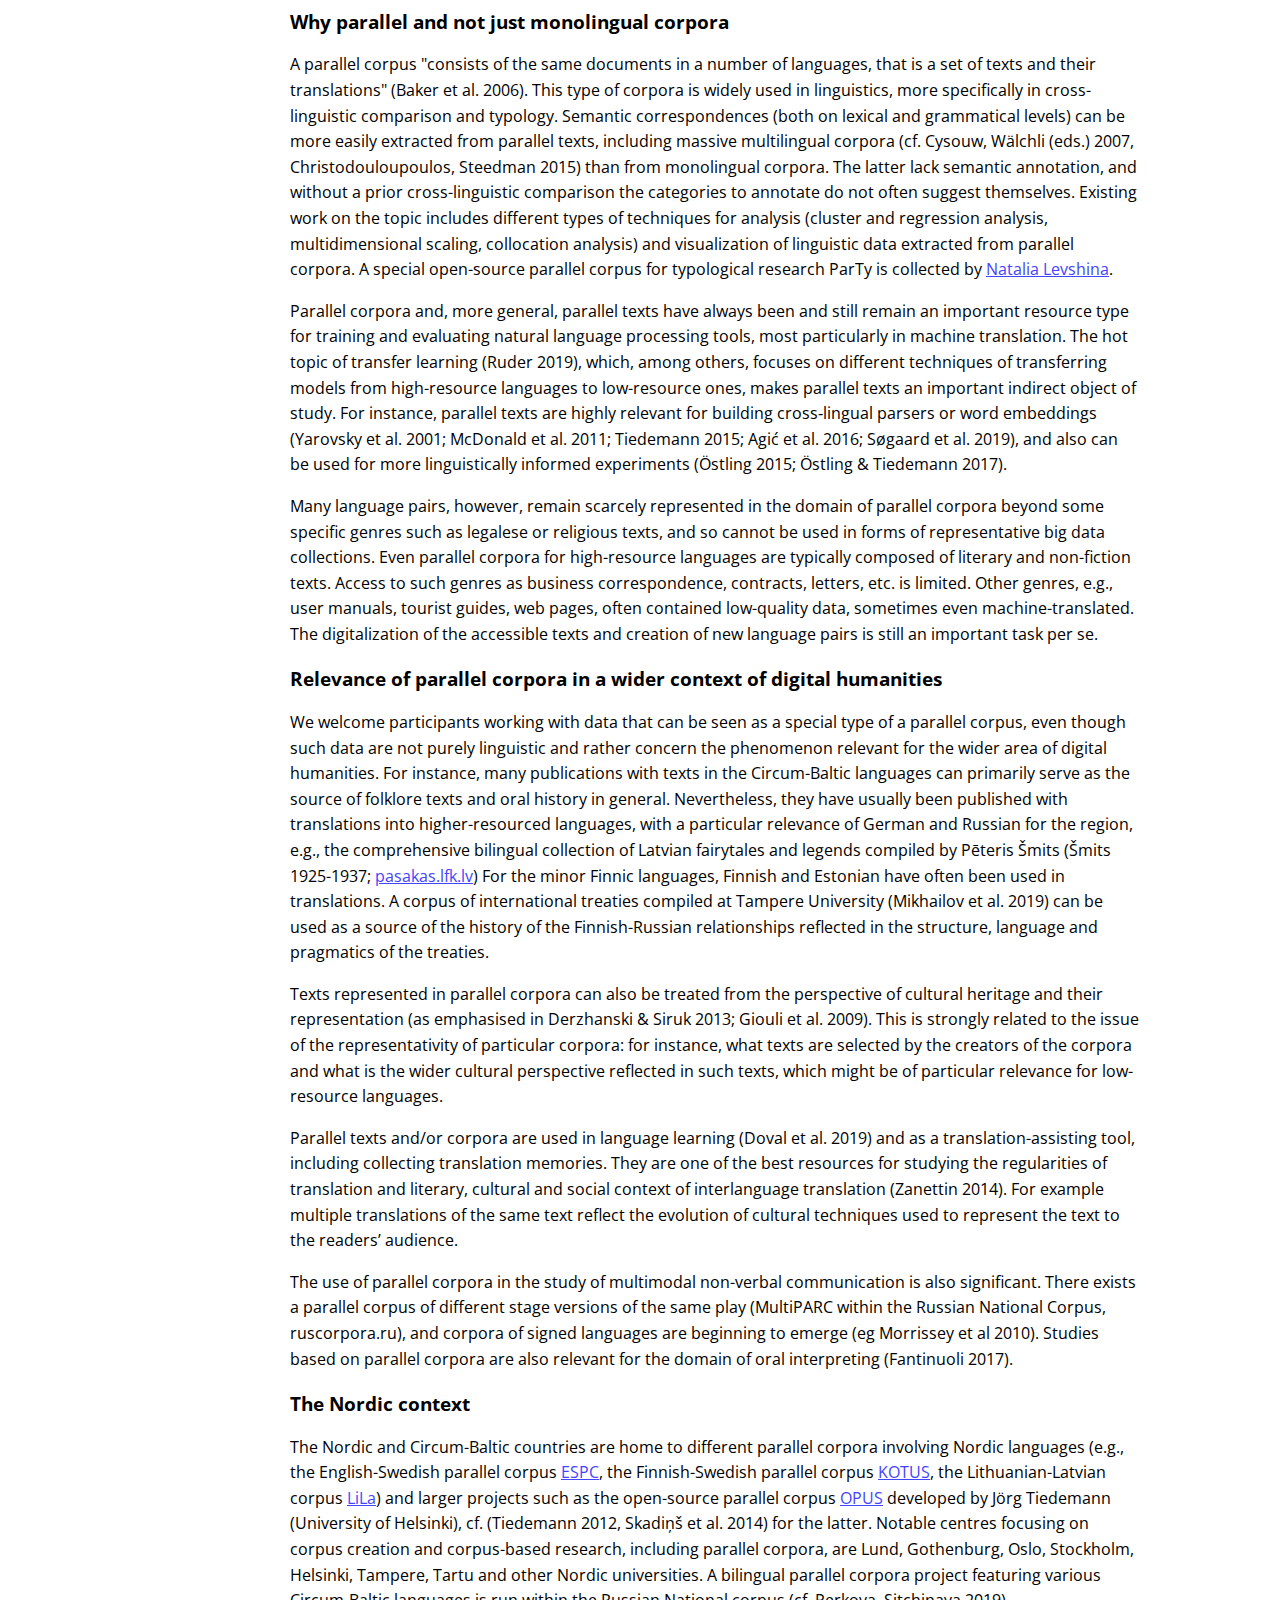
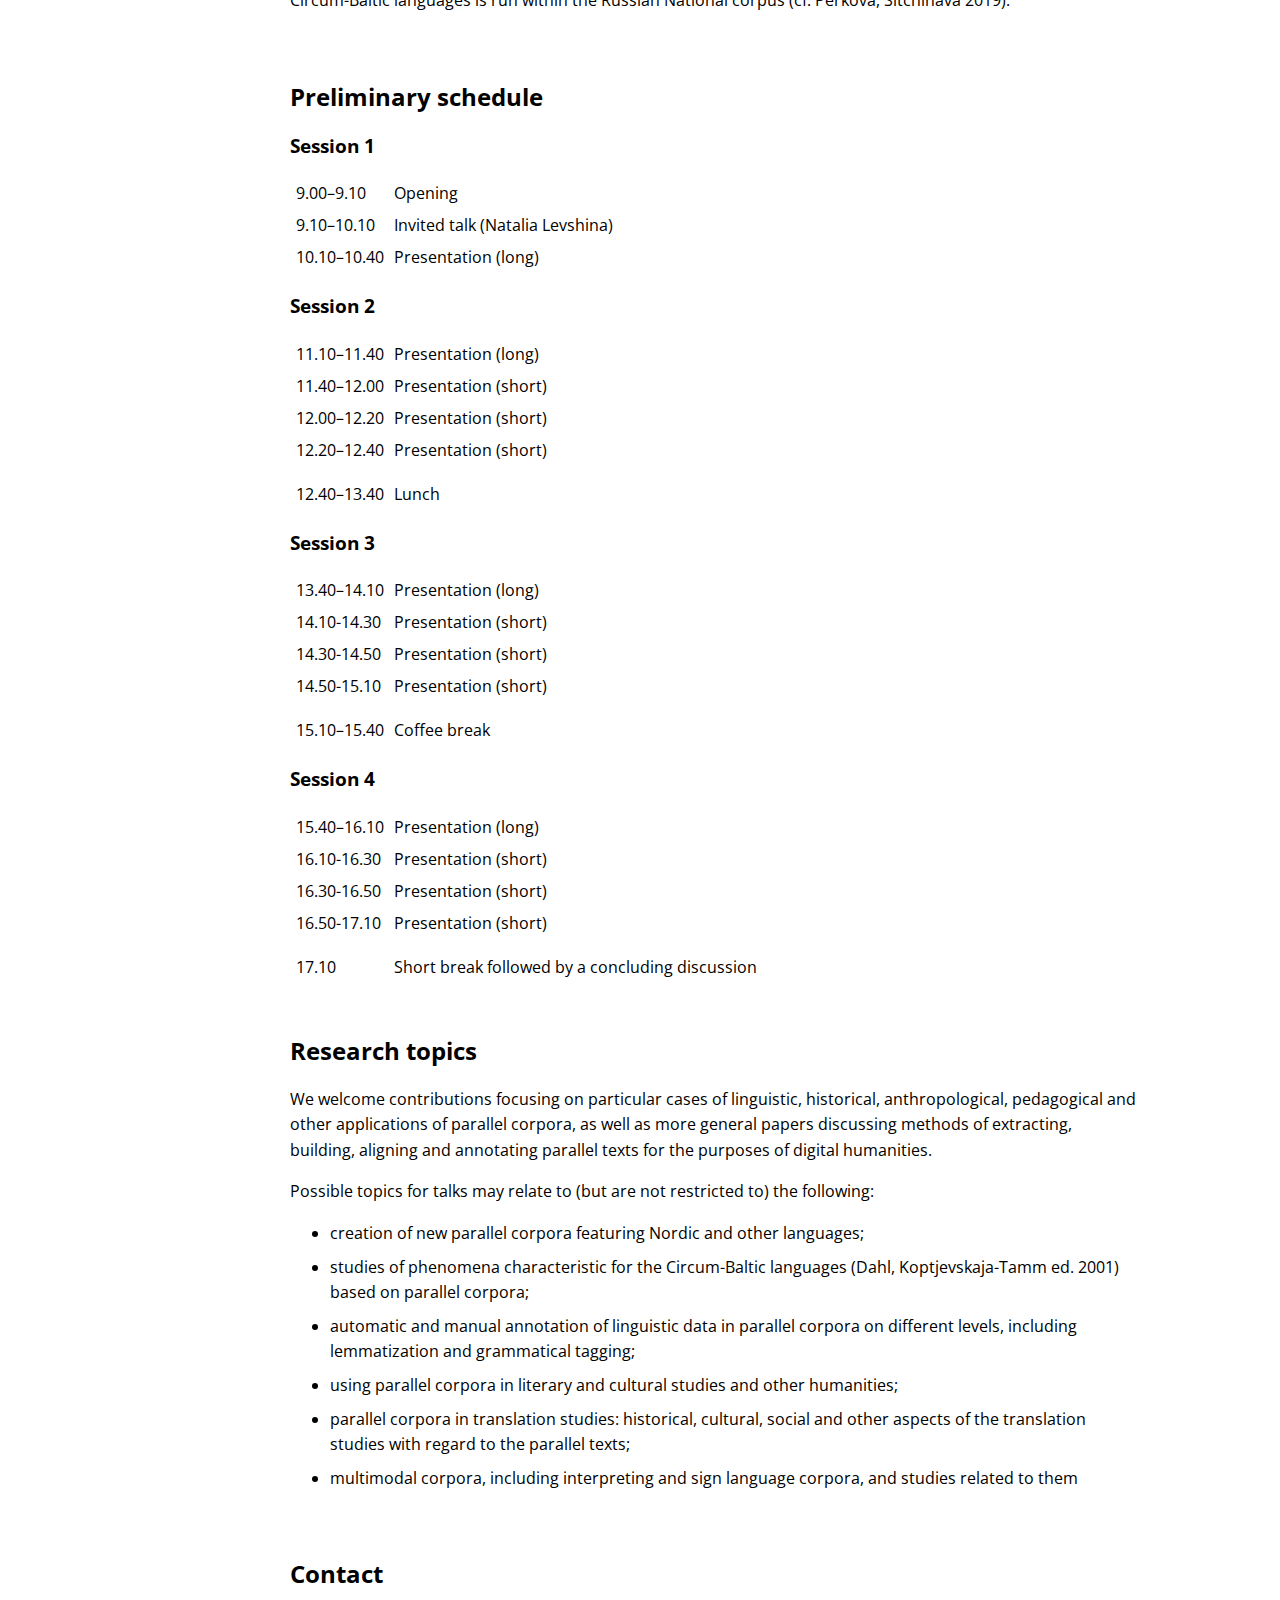
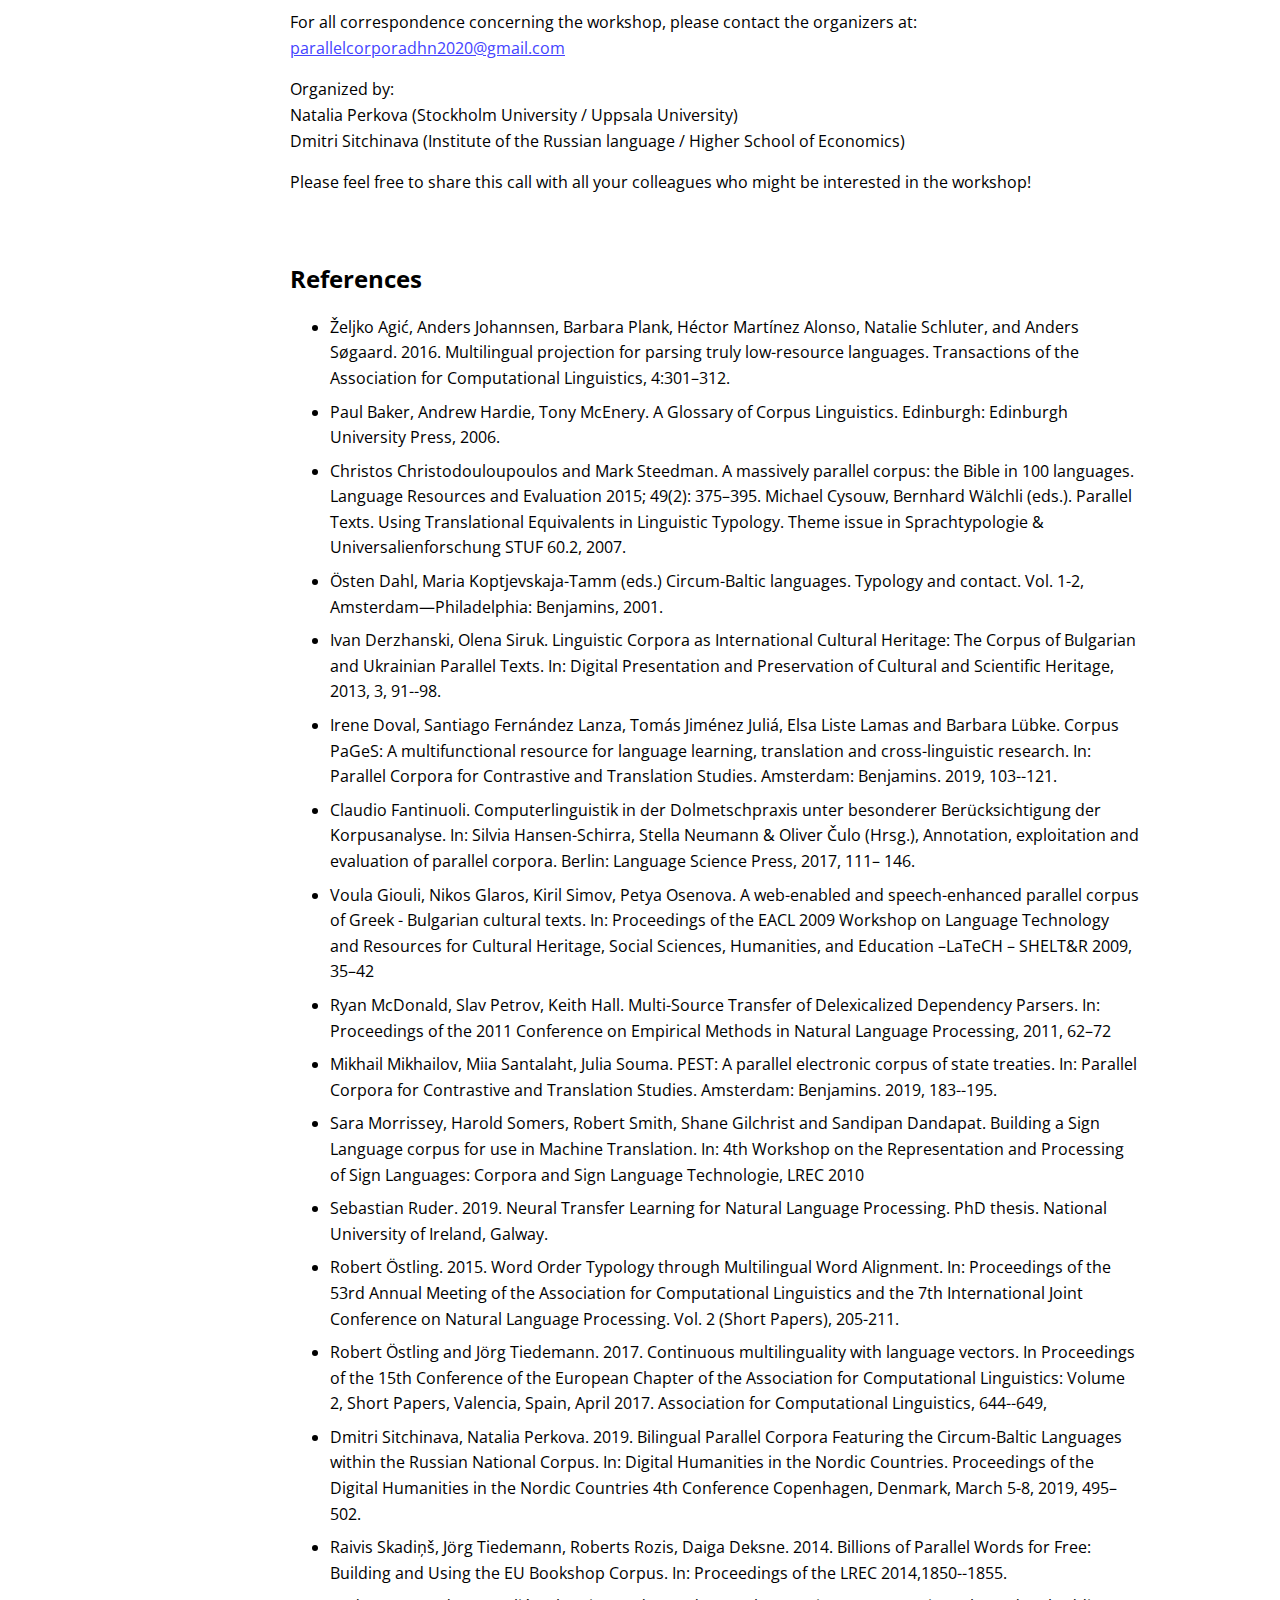
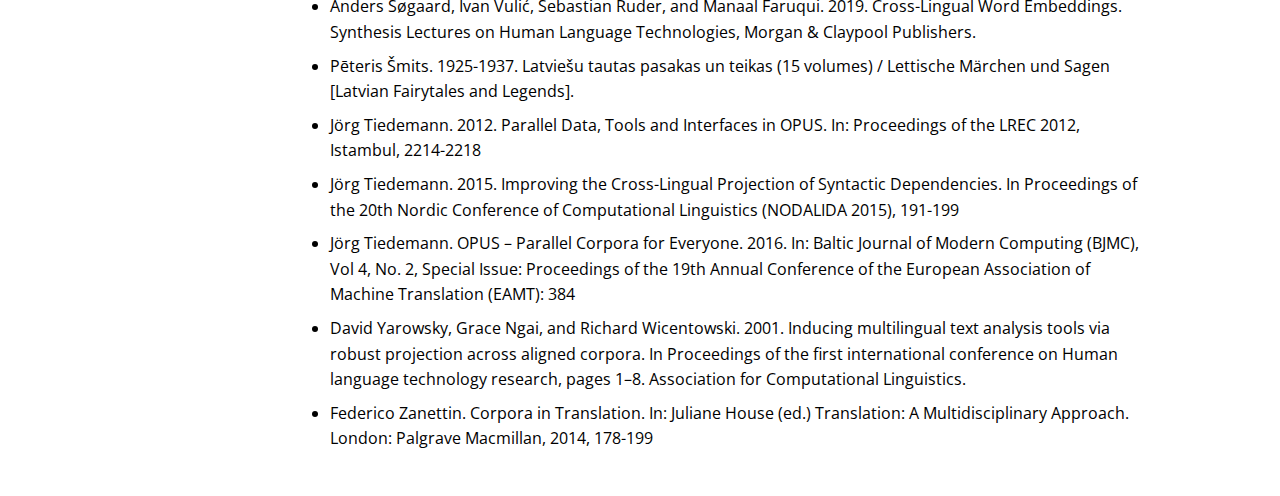
==== commit 8e903459: "Update index.html" ====
--- a/index.html
+++ b/index.html
@@ -45,14 +45,14 @@
 					<ul><li><b>Natalia Levshina (invited talk): Parallel corpora and big questions in linguistics</b></li></ul>
 					<ul><li>Olga Lyashevskaya: Belarusian-Russian and Lithuanian-Russian parallel treebanks: three practical tasks, three dozen dependency relations, and an indefinite number of language-specific constructions </li></ul>
 					<ul><li>Edyta Jurkiewicz-Rohrbacher, Elżbieta Kaczmarska, Alexandr Rosen: Parallel corpus as functional context of aspectual interpretation – the case of Slavic biaspectual verbs in the comparative context of Finnish</li></ul>
-					<ul><li>Liubov Nesterenko, Anastasia Bonch-Osmolovskaya: Computational Methods Meet Parallel Data: Approaches for Comparative Analysis of Passives in European Languages</li></ul>
+					<ul><li>Liubov Nesterenko, Anastasia Bonch-Osmolovskaya: Computational methods meet parallel data: approaches for comparative analysis of passives in European languages</li></ul>
 					<ul><li>Maria Kunilovskaya: Types of translationese and register variation in English-to-Russian professional translation</li></ul>
 					<ul><li>Atle Grønn: The RuN-Euro corpus and its applications</li></ul>
-					<ul><li>Kirill Semenov, Sonia Durneva, Yulia Kuznetsova: The Russian-Chinese Parallel Corpus of Ruscorpora: Achievements and Challenges</li></ul>
+					<ul><li>Kirill Semenov, Sonia Durneva, Yulia Kuznetsova: The Russian-Chinese parallel corpus in Ruscorpora: achievements and challenges</li></ul>
 					<ul><li>Mikhail Mikhailov, Julia Souma: MLCCA: a Finnish-Russian mixed type corpus</li></ul>
 					<ul><li>Maria Skeppstedt, Elina Kangas, Peter Ljunglöf, Magnus Ahltorp, Gunnar Eriksson, Rickard Domeij: Plans for using texts from public authorities for creating a partly parallel Meänkieli corpus</li></ul>
 					<ul><li>Federico Aurora: Bibliotheca Polyglotta</li></ul>
-					<ul><li>Marina Akimova, Anastasia Belousova, Igor Pilshchikov, Vera Polilova: CPCL: A Multilingual Parallel Corpus of Poetic Texts and New Perspectives for Comparative Literary Studies</li></ul>
+					<ul><li>Marina Akimova, Anastasia Belousova, Igor Pilshchikov, Vera Polilova: CPCL: A multilingual parallel corpus of poetic texts and new perspectives for comparative literary studies</li></ul>
 					
 					
 				</p>
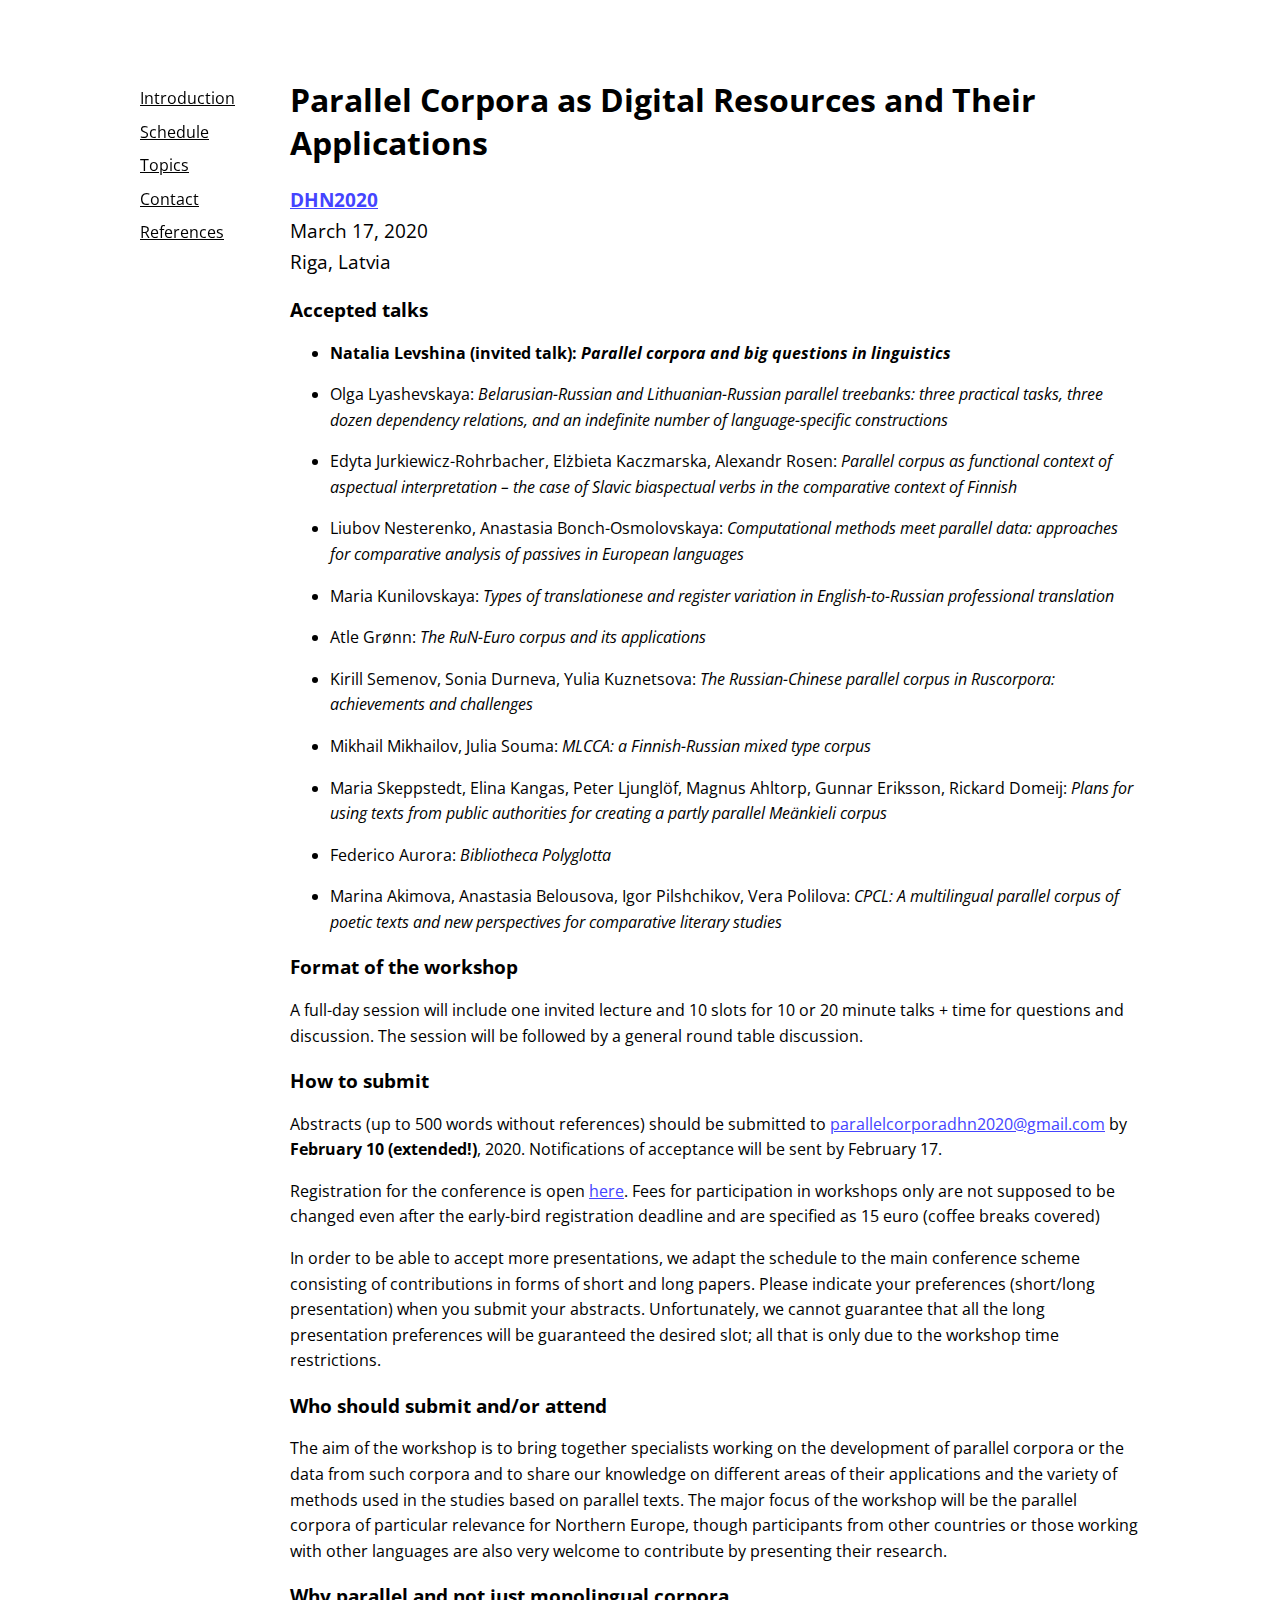
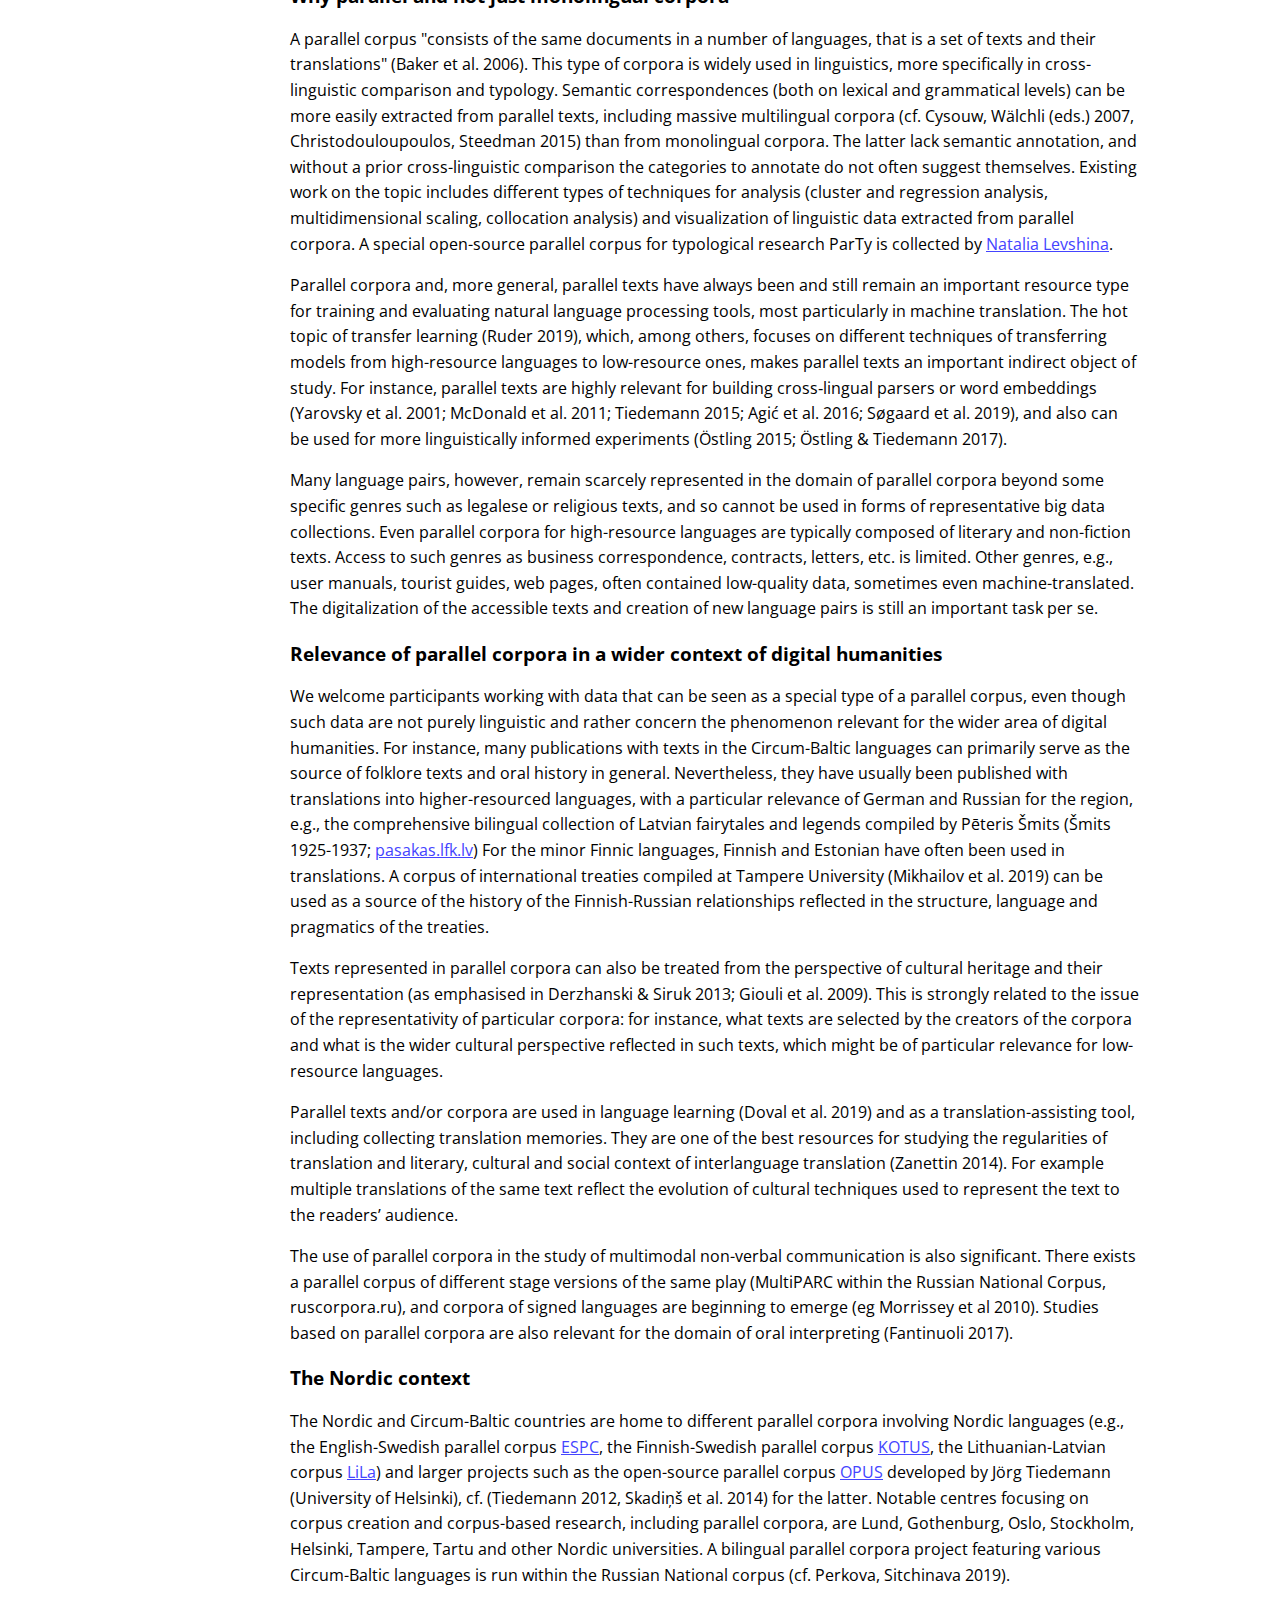
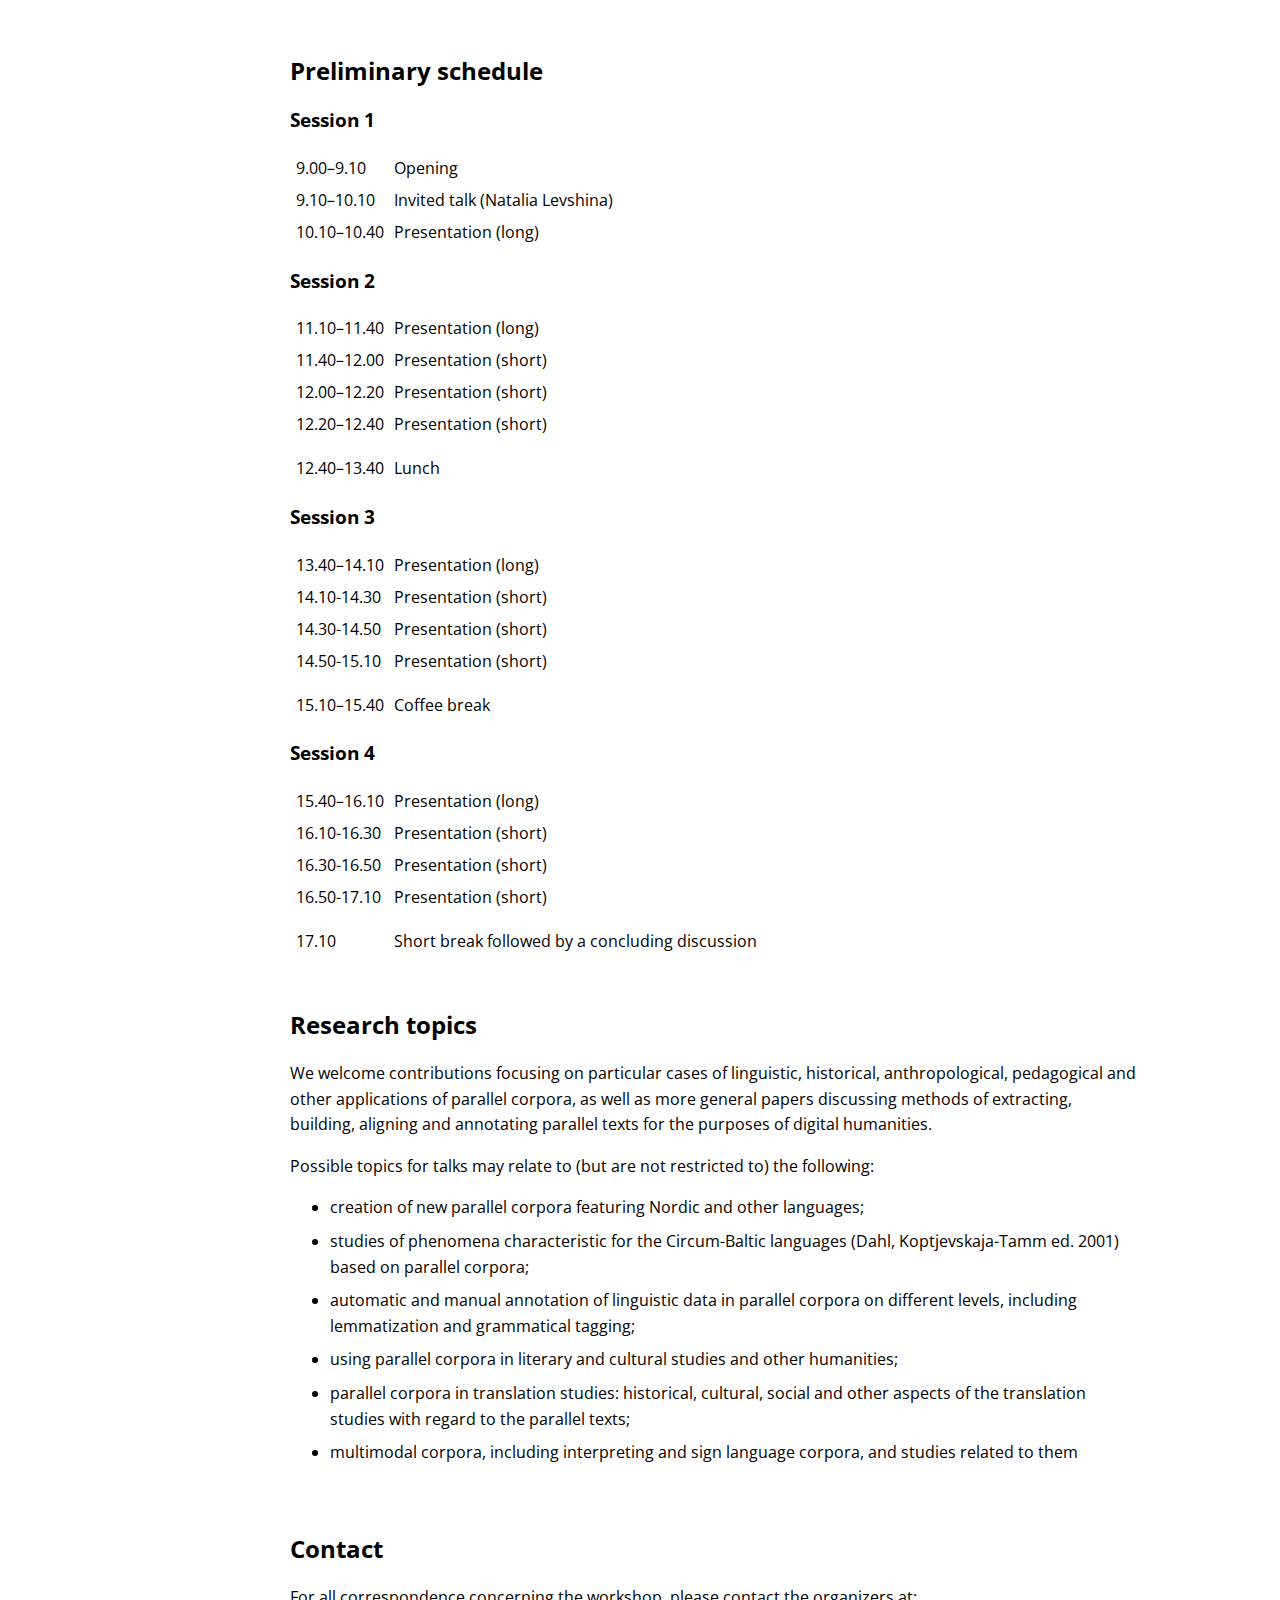
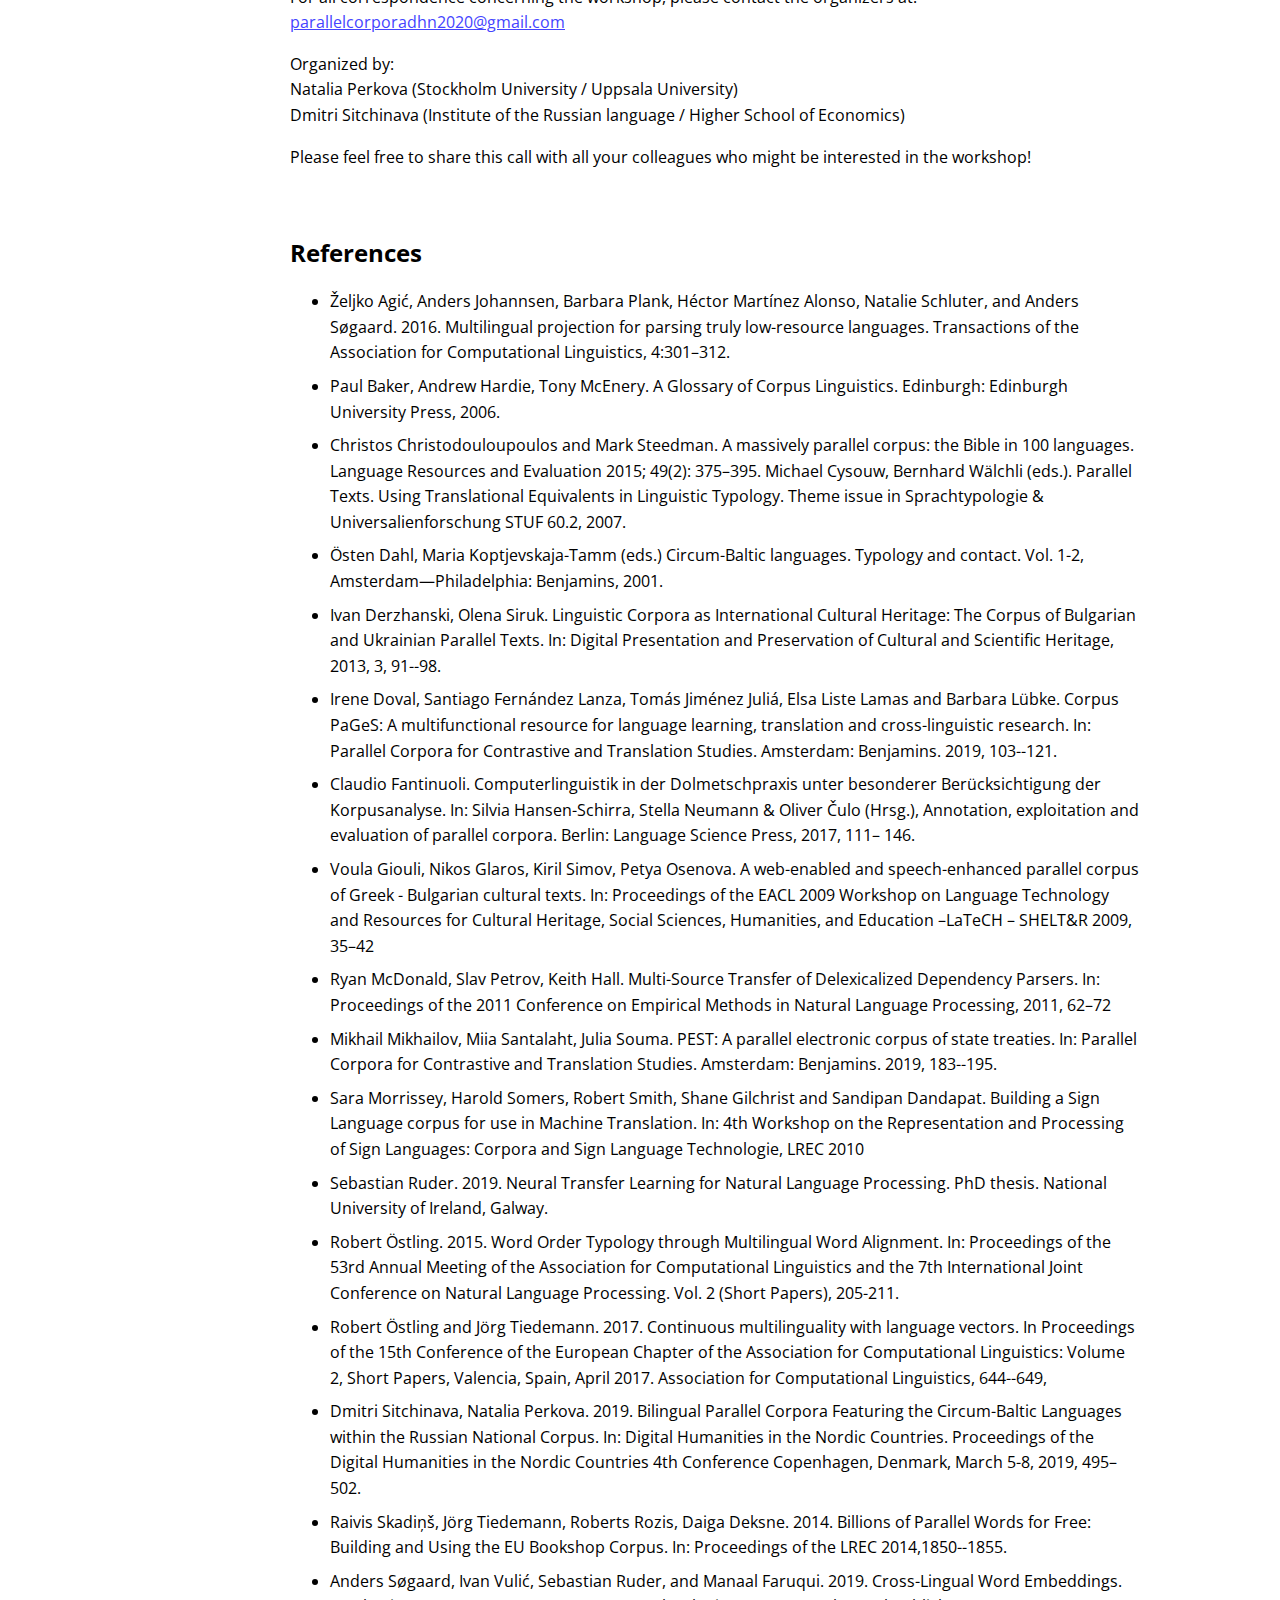
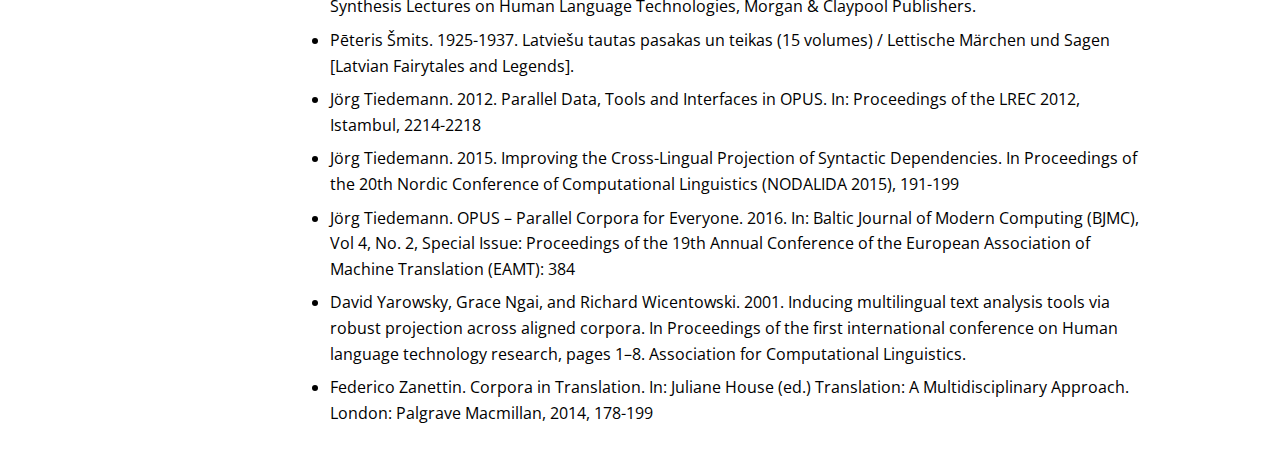
==== commit a2071a75: "Update index.html" ====
--- a/index.html
+++ b/index.html
@@ -42,17 +42,17 @@
 
 				<h3>Accepted talks</h3>
 				<p>
-					<ul><li><b>Natalia Levshina (invited talk): Parallel corpora and big questions in linguistics</b></li></ul>
-					<ul><li>Olga Lyashevskaya: Belarusian-Russian and Lithuanian-Russian parallel treebanks: three practical tasks, three dozen dependency relations, and an indefinite number of language-specific constructions </li></ul>
-					<ul><li>Edyta Jurkiewicz-Rohrbacher, Elżbieta Kaczmarska, Alexandr Rosen: Parallel corpus as functional context of aspectual interpretation – the case of Slavic biaspectual verbs in the comparative context of Finnish</li></ul>
-					<ul><li>Liubov Nesterenko, Anastasia Bonch-Osmolovskaya: Computational methods meet parallel data: approaches for comparative analysis of passives in European languages</li></ul>
-					<ul><li>Maria Kunilovskaya: Types of translationese and register variation in English-to-Russian professional translation</li></ul>
-					<ul><li>Atle Grønn: The RuN-Euro corpus and its applications</li></ul>
-					<ul><li>Kirill Semenov, Sonia Durneva, Yulia Kuznetsova: The Russian-Chinese parallel corpus in Ruscorpora: achievements and challenges</li></ul>
-					<ul><li>Mikhail Mikhailov, Julia Souma: MLCCA: a Finnish-Russian mixed type corpus</li></ul>
-					<ul><li>Maria Skeppstedt, Elina Kangas, Peter Ljunglöf, Magnus Ahltorp, Gunnar Eriksson, Rickard Domeij: Plans for using texts from public authorities for creating a partly parallel Meänkieli corpus</li></ul>
-					<ul><li>Federico Aurora: Bibliotheca Polyglotta</li></ul>
-					<ul><li>Marina Akimova, Anastasia Belousova, Igor Pilshchikov, Vera Polilova: CPCL: A multilingual parallel corpus of poetic texts and new perspectives for comparative literary studies</li></ul>
+					<ul><li><b>Natalia Levshina (invited talk): <i>Parallel corpora and big questions in linguistics</i></b></i></li></ul>
+					<ul><li>Olga Lyashevskaya: <i>Belarusian-Russian and Lithuanian-Russian parallel treebanks: three practical tasks, three dozen dependency relations, and an indefinite number of language-specific constructions</i> </i></li></ul>
+					<ul><li>Edyta Jurkiewicz-Rohrbacher, Elżbieta Kaczmarska, Alexandr Rosen: <i>Parallel corpus as functional context of aspectual interpretation – the case of Slavic biaspectual verbs in the comparative context of Finnish</i></i></li></ul>
+					<ul><li>Liubov Nesterenko, Anastasia Bonch-Osmolovskaya: <i>Computational methods meet parallel data: approaches for comparative analysis of passives in European languages</i></i></li></ul>
+					<ul><li>Maria Kunilovskaya: <i>Types of translationese and register variation in English-to-Russian professional translation</i></li></ul>
+					<ul><li>Atle Grønn: <i>The RuN-Euro corpus and its applications</i></li></ul>
+					<ul><li>Kirill Semenov, Sonia Durneva, Yulia Kuznetsova: <i>The Russian-Chinese parallel corpus in Ruscorpora: achievements and challenges</i></li></ul>
+					<ul><li>Mikhail Mikhailov, Julia Souma: <i>MLCCA: a Finnish-Russian mixed type corpus</i></li></ul>
+					<ul><li>Maria Skeppstedt, Elina Kangas, Peter Ljunglöf, Magnus Ahltorp, Gunnar Eriksson, Rickard Domeij: <i>Plans for using texts from public authorities for creating a partly parallel Meänkieli corpus</i></li></ul>
+					<ul><li>Federico Aurora: <i>Bibliotheca Polyglotta</i></li></ul>
+					<ul><li>Marina Akimova, Anastasia Belousova, Igor Pilshchikov, Vera Polilova: <i>CPCL: A multilingual parallel corpus of poetic texts and new perspectives for comparative literary studies</i></i></i></li></ul>
 					
 					
 				</p>
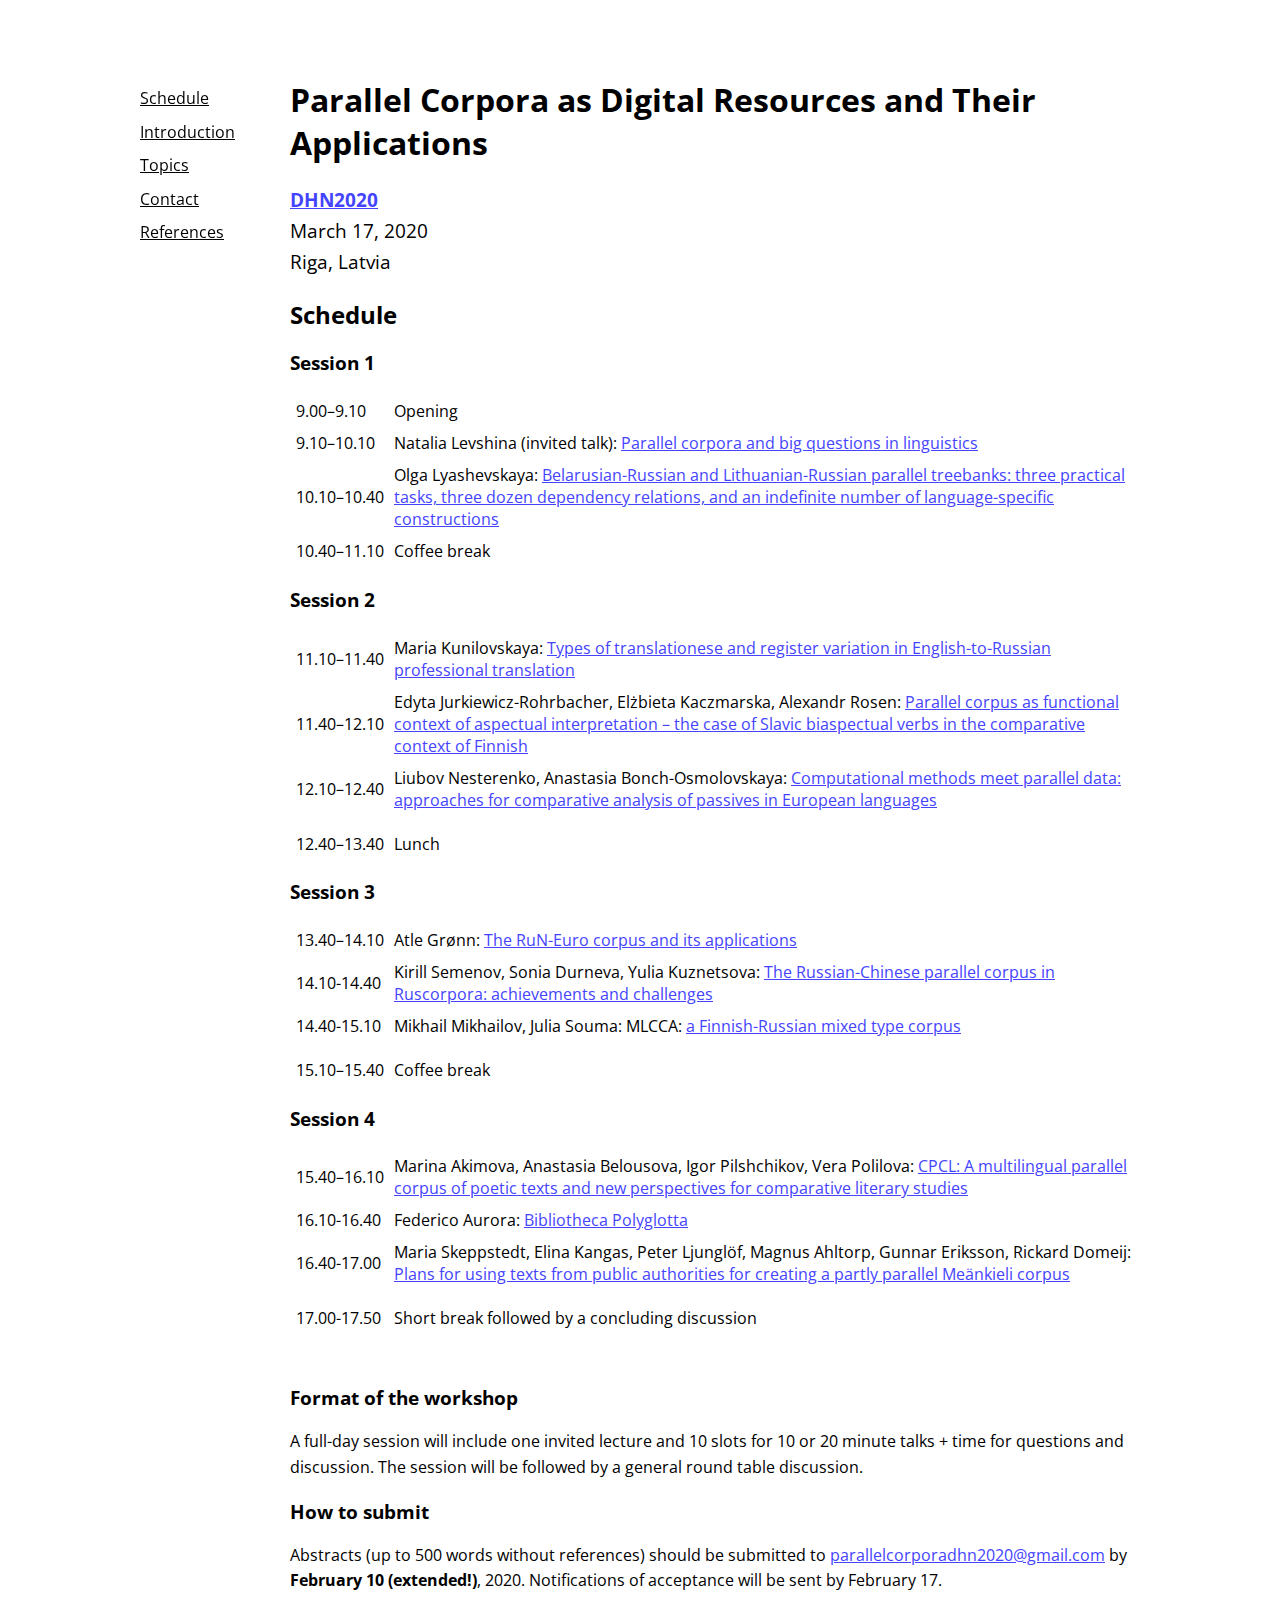
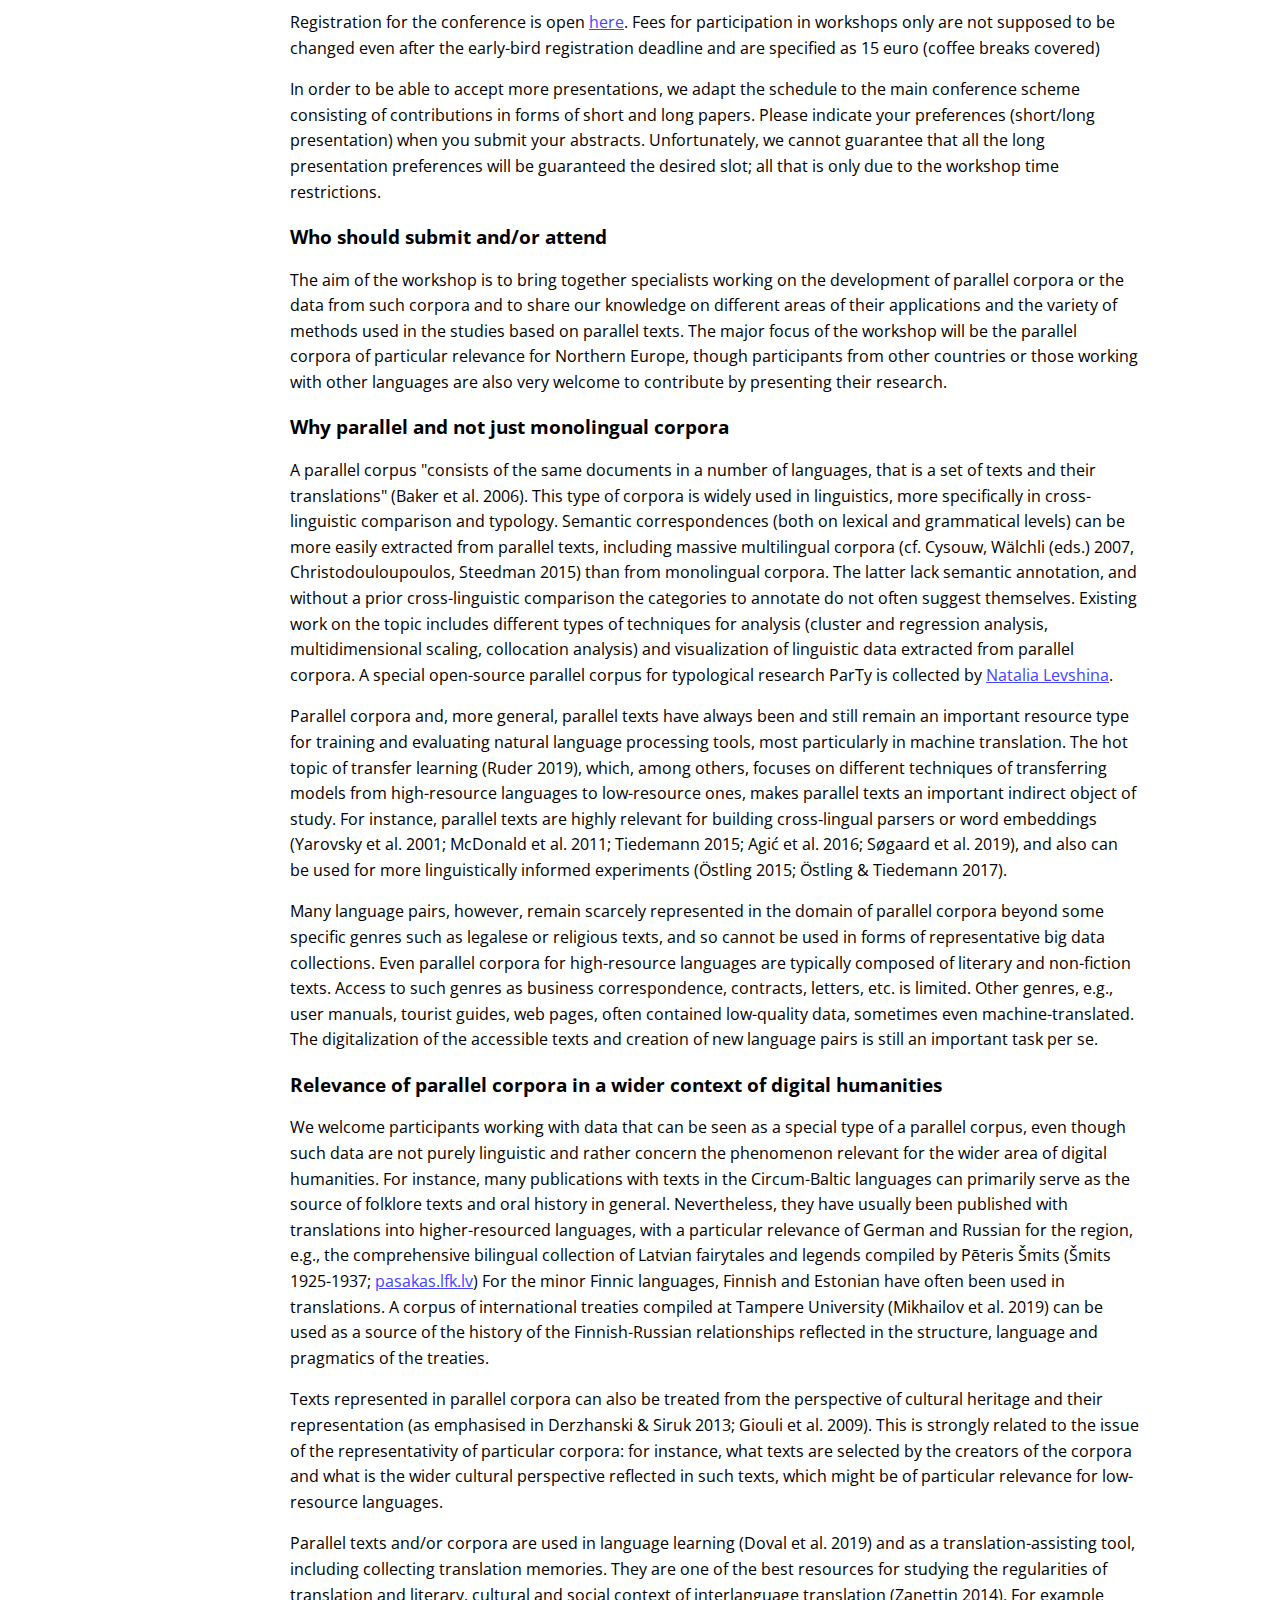
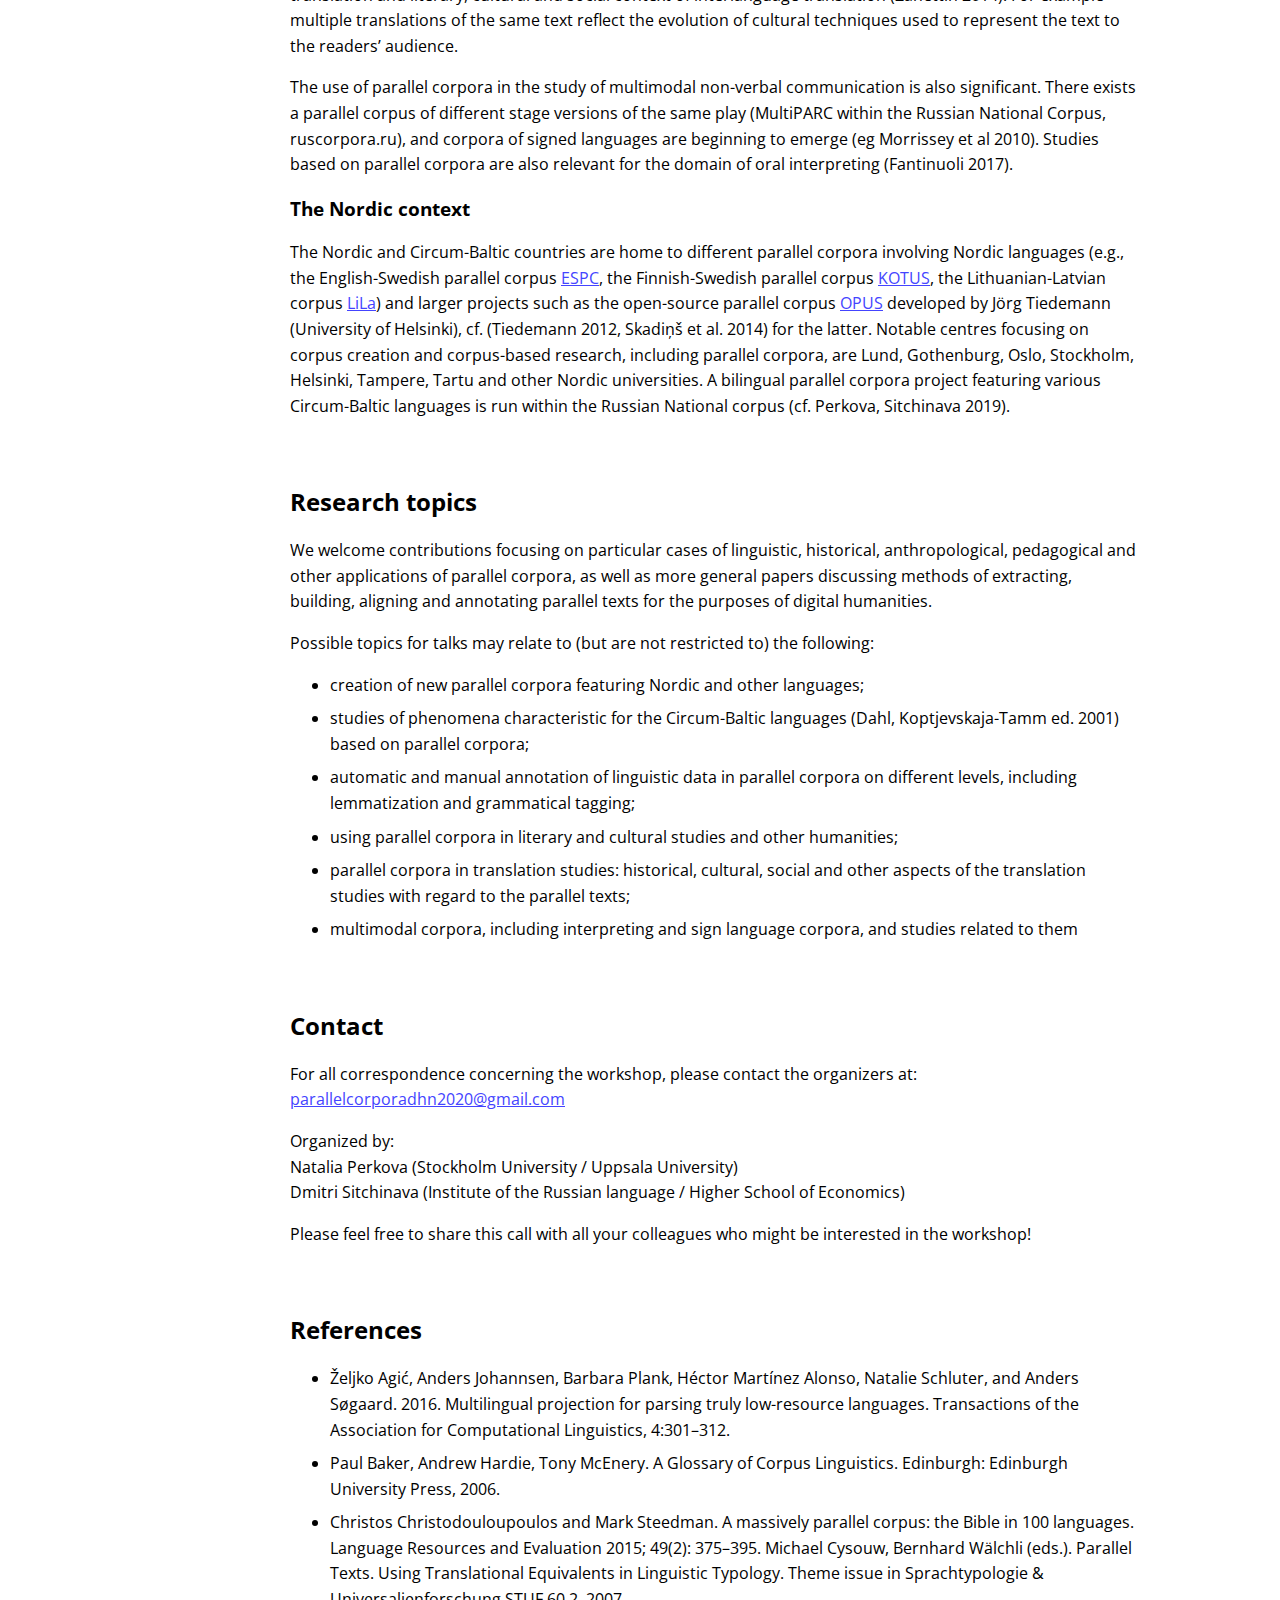
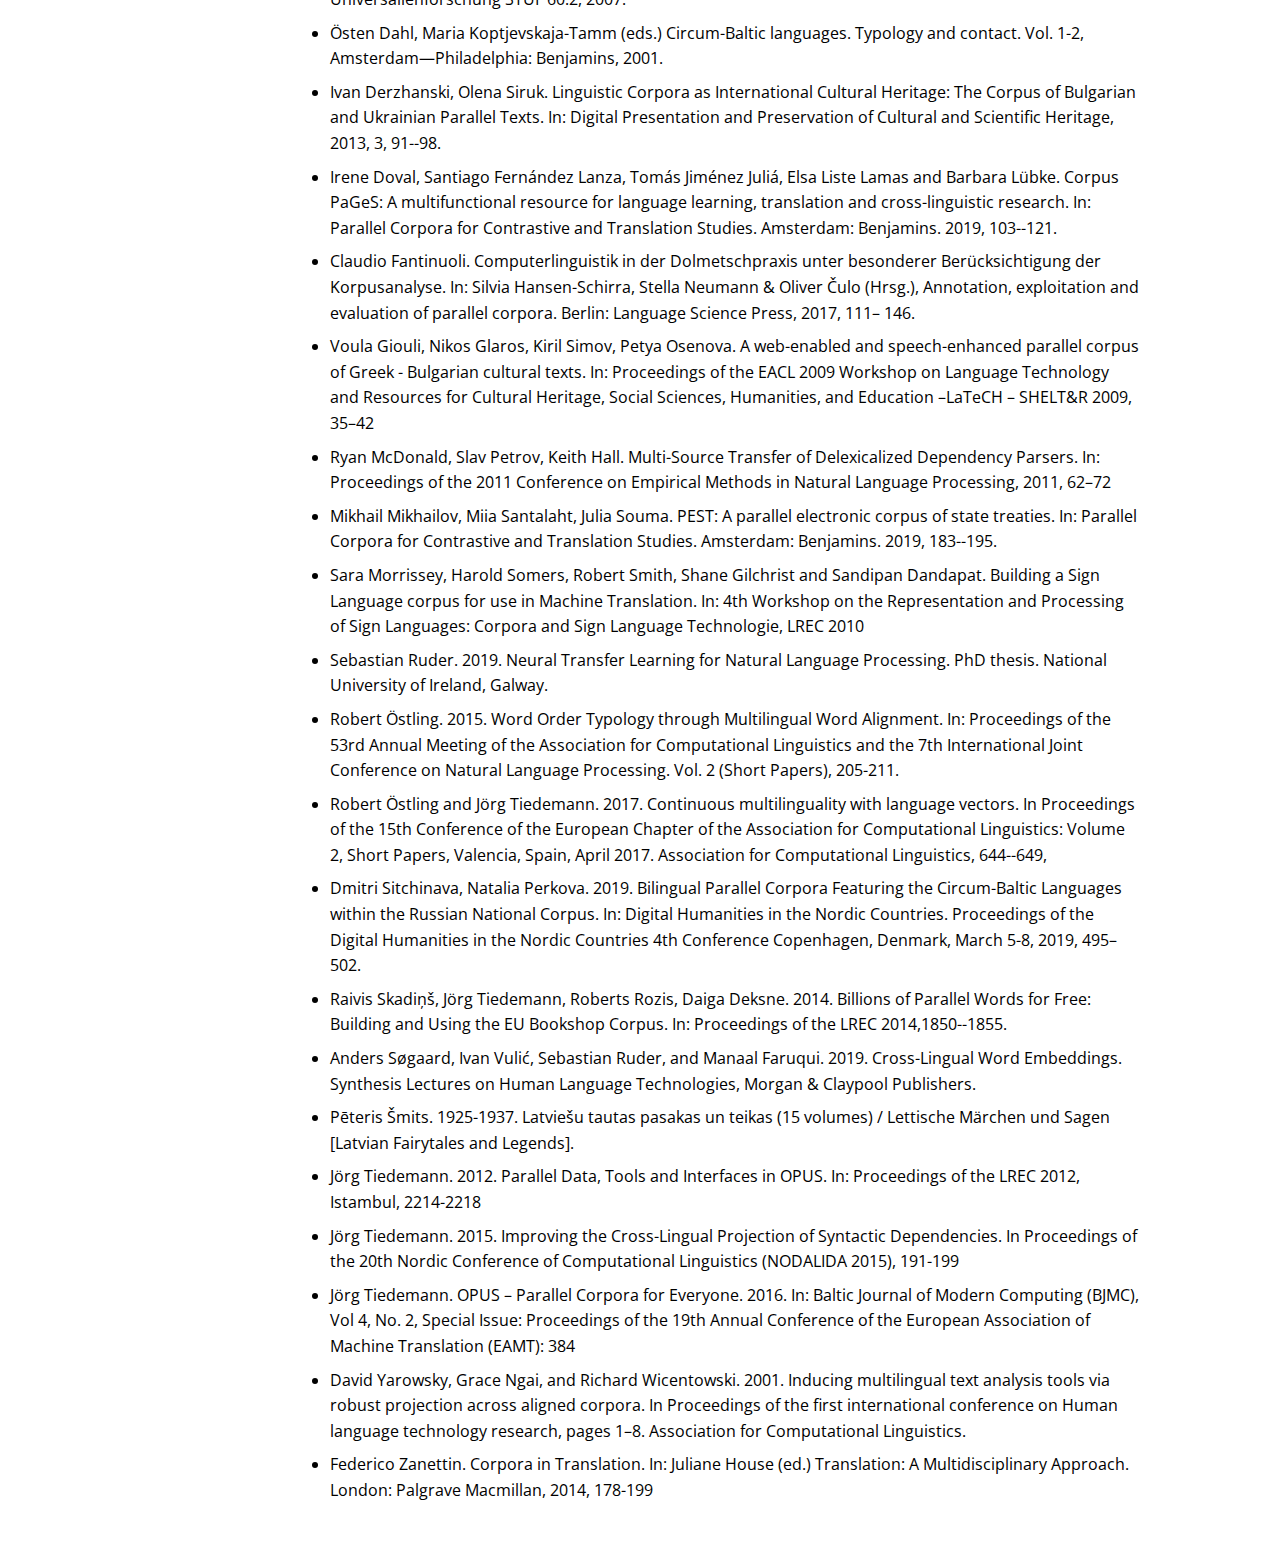
==== commit 2f117783: "Schedule and misc updates" ====
--- a/index.html
+++ b/index.html
@@ -12,10 +12,10 @@
 		<div class="nav">
 			<ul>
 				<li>
+					<a href="#schedule">Schedule</a>
+				</li>
+				<li>
 					<a href="#intro">Introduction</a>
-				</li>
-				<li>
-					<a href="#schedule">Schedule</a>
 				</li>
 				<li>
 					<a href="#topics">Topics</a>
@@ -30,34 +30,102 @@
 		</div>
 		<div class="content">
 
-			<section id="intro">
+			<section id="schedule" class="schedule">
 
 				<h1>Parallel Corpora as Digital Resources and Their Applications</h1>
-				
+
 				<p class="where">
 					<strong><a href="http://dig-hum-nord.eu/conferences/dhn2020/">DHN2020</a></strong><br />
 					March 17, 2020<br />
 					Riga, Latvia
 				</p>
 
-				<h3>Accepted talks</h3>
-				<p>
-					<ul><li><b>Natalia Levshina (invited talk): <i>Parallel corpora and big questions in linguistics</i></b></i></li></ul>
-					<ul><li>Olga Lyashevskaya: <i>Belarusian-Russian and Lithuanian-Russian parallel treebanks: three practical tasks, three dozen dependency relations, and an indefinite number of language-specific constructions</i> </i></li></ul>
-					<ul><li>Edyta Jurkiewicz-Rohrbacher, Elżbieta Kaczmarska, Alexandr Rosen: <i>Parallel corpus as functional context of aspectual interpretation – the case of Slavic biaspectual verbs in the comparative context of Finnish</i></i></li></ul>
-					<ul><li>Liubov Nesterenko, Anastasia Bonch-Osmolovskaya: <i>Computational methods meet parallel data: approaches for comparative analysis of passives in European languages</i></i></li></ul>
-					<ul><li>Maria Kunilovskaya: <i>Types of translationese and register variation in English-to-Russian professional translation</i></li></ul>
-					<ul><li>Atle Grønn: <i>The RuN-Euro corpus and its applications</i></li></ul>
-					<ul><li>Kirill Semenov, Sonia Durneva, Yulia Kuznetsova: <i>The Russian-Chinese parallel corpus in Ruscorpora: achievements and challenges</i></li></ul>
-					<ul><li>Mikhail Mikhailov, Julia Souma: <i>MLCCA: a Finnish-Russian mixed type corpus</i></li></ul>
-					<ul><li>Maria Skeppstedt, Elina Kangas, Peter Ljunglöf, Magnus Ahltorp, Gunnar Eriksson, Rickard Domeij: <i>Plans for using texts from public authorities for creating a partly parallel Meänkieli corpus</i></li></ul>
-					<ul><li>Federico Aurora: <i>Bibliotheca Polyglotta</i></li></ul>
-					<ul><li>Marina Akimova, Anastasia Belousova, Igor Pilshchikov, Vera Polilova: <i>CPCL: A multilingual parallel corpus of poetic texts and new perspectives for comparative literary studies</i></i></i></li></ul>
-					
-					
-				</p>
-				
-				
+				<h2>Schedule</h2>
+
+				<h3>Session 1</h3>
+				<table>
+					<tr>
+						<td>9.00–9.10</td>
+						<td>Opening</td>
+					</tr>
+					<tr>
+						<td>9.10–10.10</td>
+						<td>Natalia Levshina (invited talk): <a href="talks/Levshina.html">Parallel corpora and big questions in linguistics</a></td>
+					</tr>
+					<tr>
+						<td>10.10–10.40</td>
+						<td>Olga Lyashevskaya: <a href="talks/Lyashevskaya.html">Belarusian-Russian and Lithuanian-Russian parallel treebanks: three practical tasks, three dozen dependency relations, and an indefinite number of language-specific constructions</a></td>
+					</tr>
+					<tr>
+						<td>10.40–11.10</td>
+						<td>Coffee break</td>
+					</tr>
+				</table>
+
+				<h3>Session 2</h3>
+				<table>
+					<tr>
+						<td>11.10–11.40</td>
+						<td>Maria Kunilovskaya: <a href="talks/Kunilovskaya.html">Types of translationese and register variation in English-to-Russian professional translation</a></td>
+					</tr>
+					<tr>
+						<td>11.40–12.10</td>
+						<td>Edyta Jurkiewicz-Rohrbacher, Elżbieta Kaczmarska, Alexandr Rosen: <a href="talks/Jurkiewicz_Kaczmarska_Rosen.html">Parallel corpus as functional context of aspectual interpretation – the case of Slavic biaspectual verbs in the comparative context of Finnish</a></td>
+					</tr>
+					<tr>
+						<td>12.10–12.40</td>
+						<td>Liubov Nesterenko, Anastasia Bonch-Osmolovskaya: <a href="talks/Nesterenko_Bonch-Osmolovskaya.html">Computational methods meet parallel data: approaches for comparative analysis of passives in European languages</a></td>
+					</tr>
+					<tr class="break">
+						<td>12.40–13.40</td>
+						<td>Lunch</td>
+					</tr>
+				</table>
+
+				<h3>Session 3</h3>
+				<table>
+					<tr>
+						<td>13.40–14.10</td>
+						<td>Atle Grønn: <a href="talks/RuN-Euro.html">The RuN-Euro corpus and its applications</a></td>
+					</tr>
+					<tr>
+						<td>14.10-14.40</td>
+						<td>Kirill Semenov, Sonia Durneva, Yulia Kuznetsova: <a href="talks/Durneva_Kuznetsova_Semenov.html">The Russian-Chinese parallel corpus in Ruscorpora: achievements and challenges</a></td>
+					</tr>
+					<tr>
+						<td>14.40-15.10</td>
+						<td>Mikhail Mikhailov, Julia Souma: MLCCA: <a href="talks/Mikhailov_Souma.html">a Finnish-Russian mixed type corpus</a></td>
+					</tr>
+					<tr class="break">
+						<td>15.10–15.40</td>
+						<td>Coffee break</td>
+					</tr>
+				</table>
+
+				<h3>Session 4</h3>
+				<table>
+					<tr>
+						<td>15.40–16.10</td>
+						<td>Marina Akimova, Anastasia Belousova, Igor Pilshchikov, Vera Polilova: <a href="talks/Akimova_Belousova_Pilshchikov_Polilova.html">CPCL: A multilingual parallel corpus of poetic texts and new perspectives for comparative literary studies</a></td>
+					</tr>
+					<tr>
+						<td>16.10-16.40</td>
+						<td>Federico Aurora: <a href="talks/Aurora.html">Bibliotheca Polyglotta</a></td>
+					</tr>
+					<tr>
+						<td>16.40-17.00</td>
+						<td>Maria Skeppstedt, Elina Kangas, Peter Ljunglöf, Magnus Ahltorp, Gunnar Eriksson, Rickard Domeij: <a href="talks/Meankieli.html">Plans for using texts from public authorities for creating a partly parallel Meänkieli corpus</a></td>
+					</tr>
+					<tr class="break">
+						<td>17.00-17.50</td>
+						<td>Short break followed by a concluding discussion</td>
+					</tr>
+				</table>
+
+			</section>
+
+			<section id="intro">
+
 				<h3>Format of the workshop</h3>
 				<p>
 					A full-day session will include one invited lecture and 10 slots for 10 or 20 minute talks + time for questions and discussion. The session will be followed by a general round table discussion.
@@ -118,100 +186,6 @@
 
 			</section>
 
-			<section id="schedule">
-			
-				<h2>Preliminary schedule</h2>
-
-				<h3>Session 1</h3>
-				<table>
-					<tr>
-						<td>9.00–9.10</td>
-						<td>Opening</td>
-					</tr>
-					<tr>
-						<td>9.10–10.10</td>
-						<td>Invited talk (Natalia Levshina)</td>
-					</tr>
-					<tr>
-						<td>10.10–10.40</td>
-						<td>Presentation (long)</td>
-					</tr>
-				</table>
-
-				<h3>Session 2</h3>
-				<table>
-					<tr>
-						<td>11.10–11.40</td>
-						<td>Presentation (long)</td>
-					</tr>
-					<tr>
-						<td>11.40–12.00</td>
-						<td>Presentation (short)</td>
-					</tr>
-					<tr>
-						<td>12.00–12.20</td>
-						<td>Presentation (short)</td>
-					</tr>
-					<tr>
-						<td>12.20–12.40</td>
-						<td>Presentation (short)</td>
-					</tr>
-					<tr class="break">
-						<td>12.40–13.40</td>
-						<td>Lunch</td>
-					</tr>
-				</table>
-
-				<h3>Session 3</h3>
-				<table>
-					<tr>
-						<td>13.40–14.10</td>
-						<td>Presentation (long)</td>
-					</tr>
-					<tr>
-						<td>14.10-14.30</td>
-						<td>Presentation (short)</td>
-					</tr>
-					<tr>
-						<td>14.30-14.50</td>
-						<td>Presentation (short)</td>
-					</tr>
-					<tr>
-						<td>14.50-15.10</td>
-						<td>Presentation (short)</td>
-					</tr>
-					<tr class="break">
-						<td>15.10–15.40</td>
-						<td>Coffee break</td>
-					</tr>
-				</table>
-
-				<h3>Session 4</h3>
-				<table>
-					<tr>
-						<td>15.40–16.10</td>
-						<td>Presentation (long)</td>
-					</tr>
-					<tr>
-						<td>16.10-16.30</td>
-						<td>Presentation (short)</td>
-					</tr>
-					<tr>
-						<td>16.30-16.50</td>
-						<td>Presentation (short)</td>
-					</tr>
-					<tr>
-						<td>16.50-17.10</td>
-						<td>Presentation (short)</td>
-					</tr>
-					<tr class="break">
-						<td>17.10</td>
-						<td>Short break followed by a concluding discussion</td>
-					</tr>
-				</table>
-
-			</section>
-			
 			<section id="topics">
 				
 				<h2>Research topics</h2>
--- a/style.css
+++ b/style.css
@@ -7,7 +7,7 @@
 section {
 	padding-top: 50px;
 }
-section *:first-child {
+section > *:first-child {
 	margin-top: 0;
 }
 p, li {
@@ -18,6 +18,9 @@
 }
 li {
 	margin: 0.5em 0;
+}
+img {
+	max-width: 100%;
 }
 
 td {
@@ -51,6 +54,9 @@
 .nav a {
 	color: black;
 }
+.nav h5 {
+	margin-top: 0;
+}
 
 .break td {
 	padding-top: 16px;
@@ -58,6 +64,10 @@
 
 .content {
 	padding-left: 150px; 
+}
+
+.schedule table td:first-child {
+	white-space: nowrap;
 }
 
 @media (max-width: 500px) {
@@ -81,6 +91,9 @@
 		margin: 6px;
 		font-size: 12px;
 	}
+	.nav h5 {
+		display: none;
+	}
 	.content {
 		padding-left: 0;
 	}
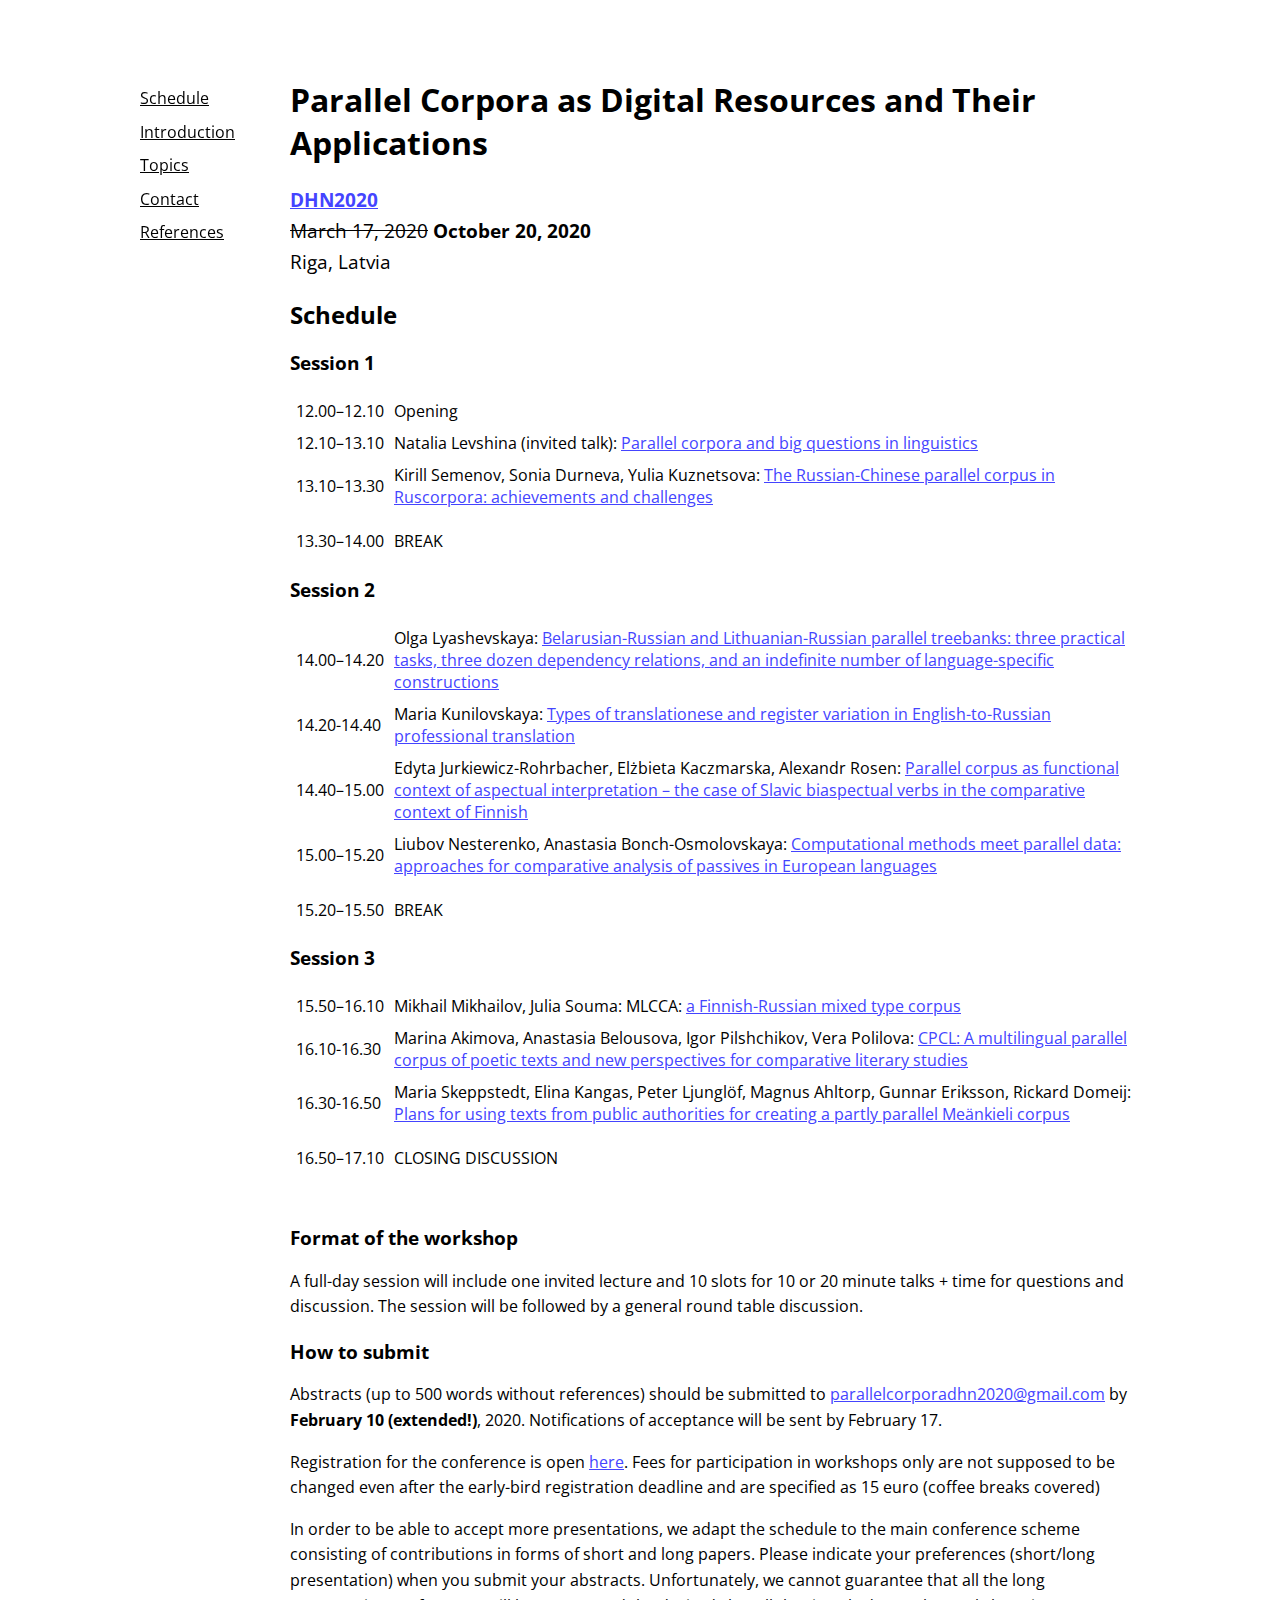
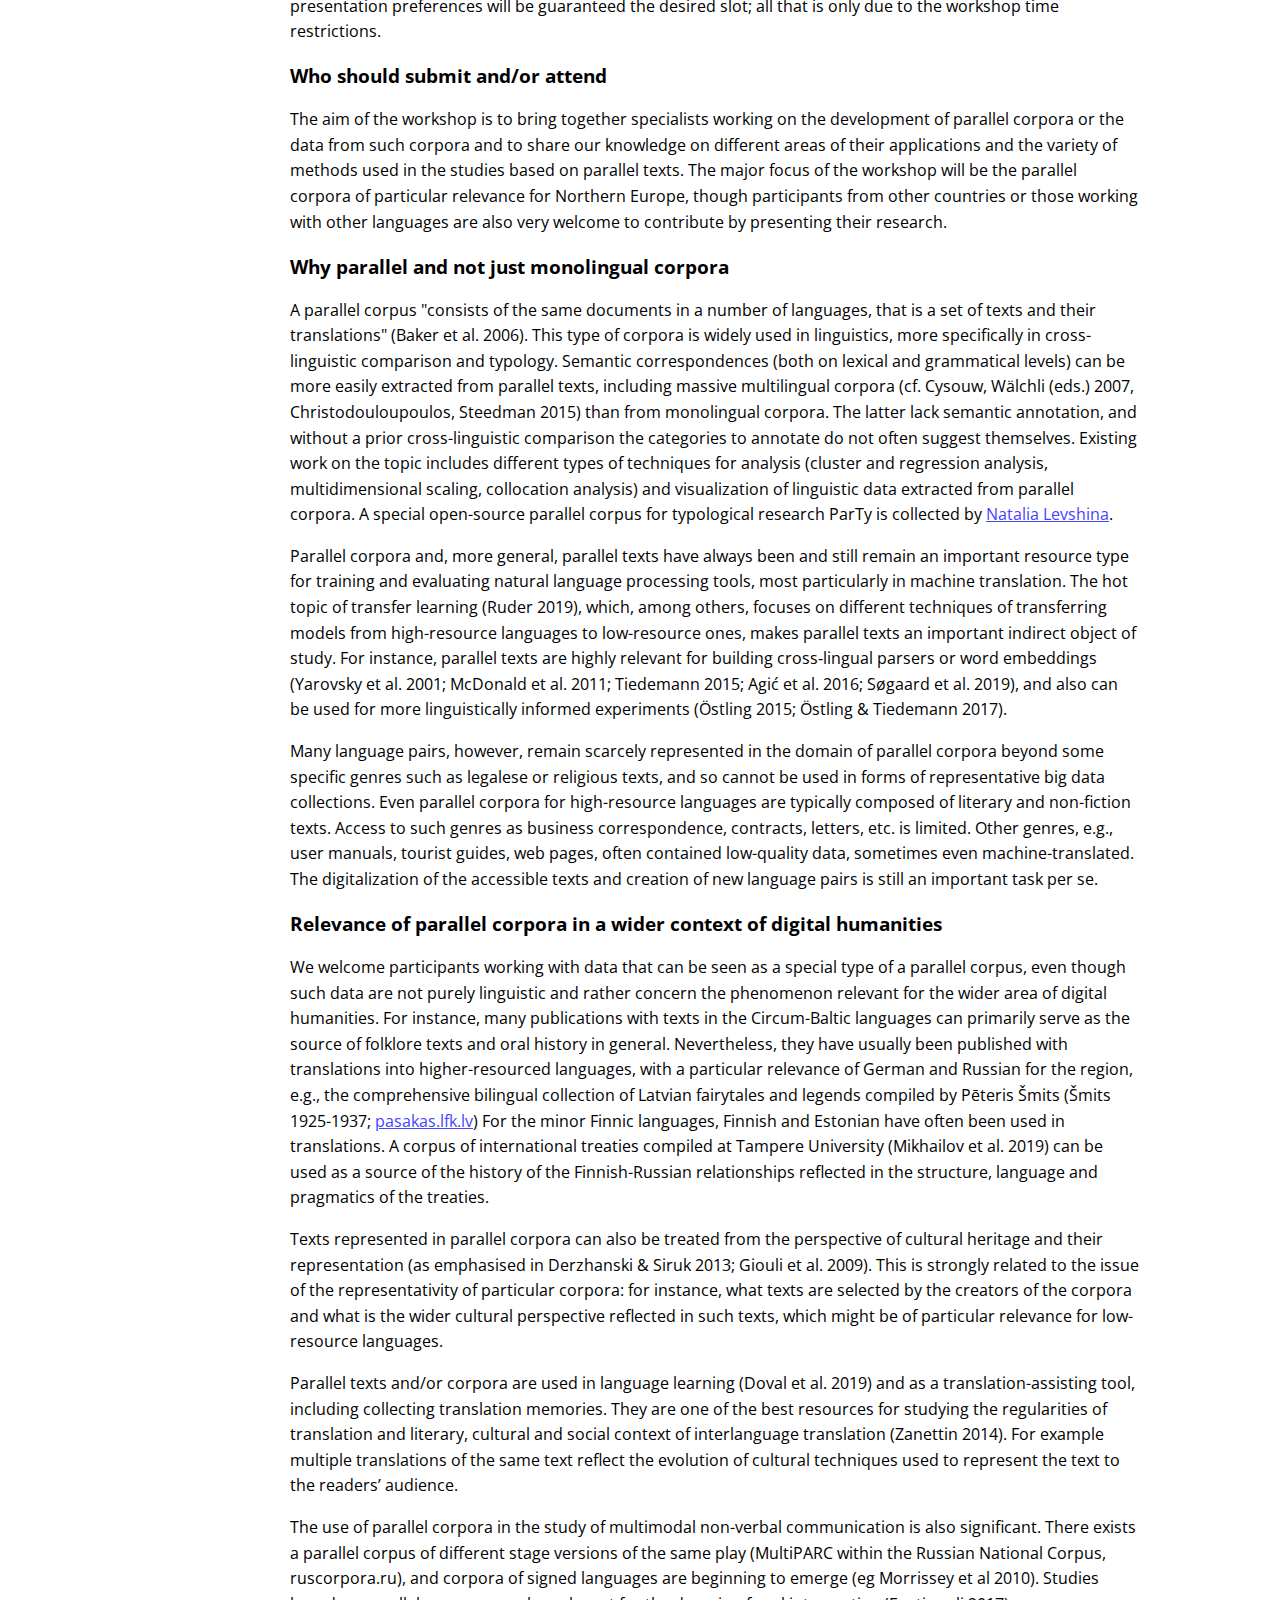
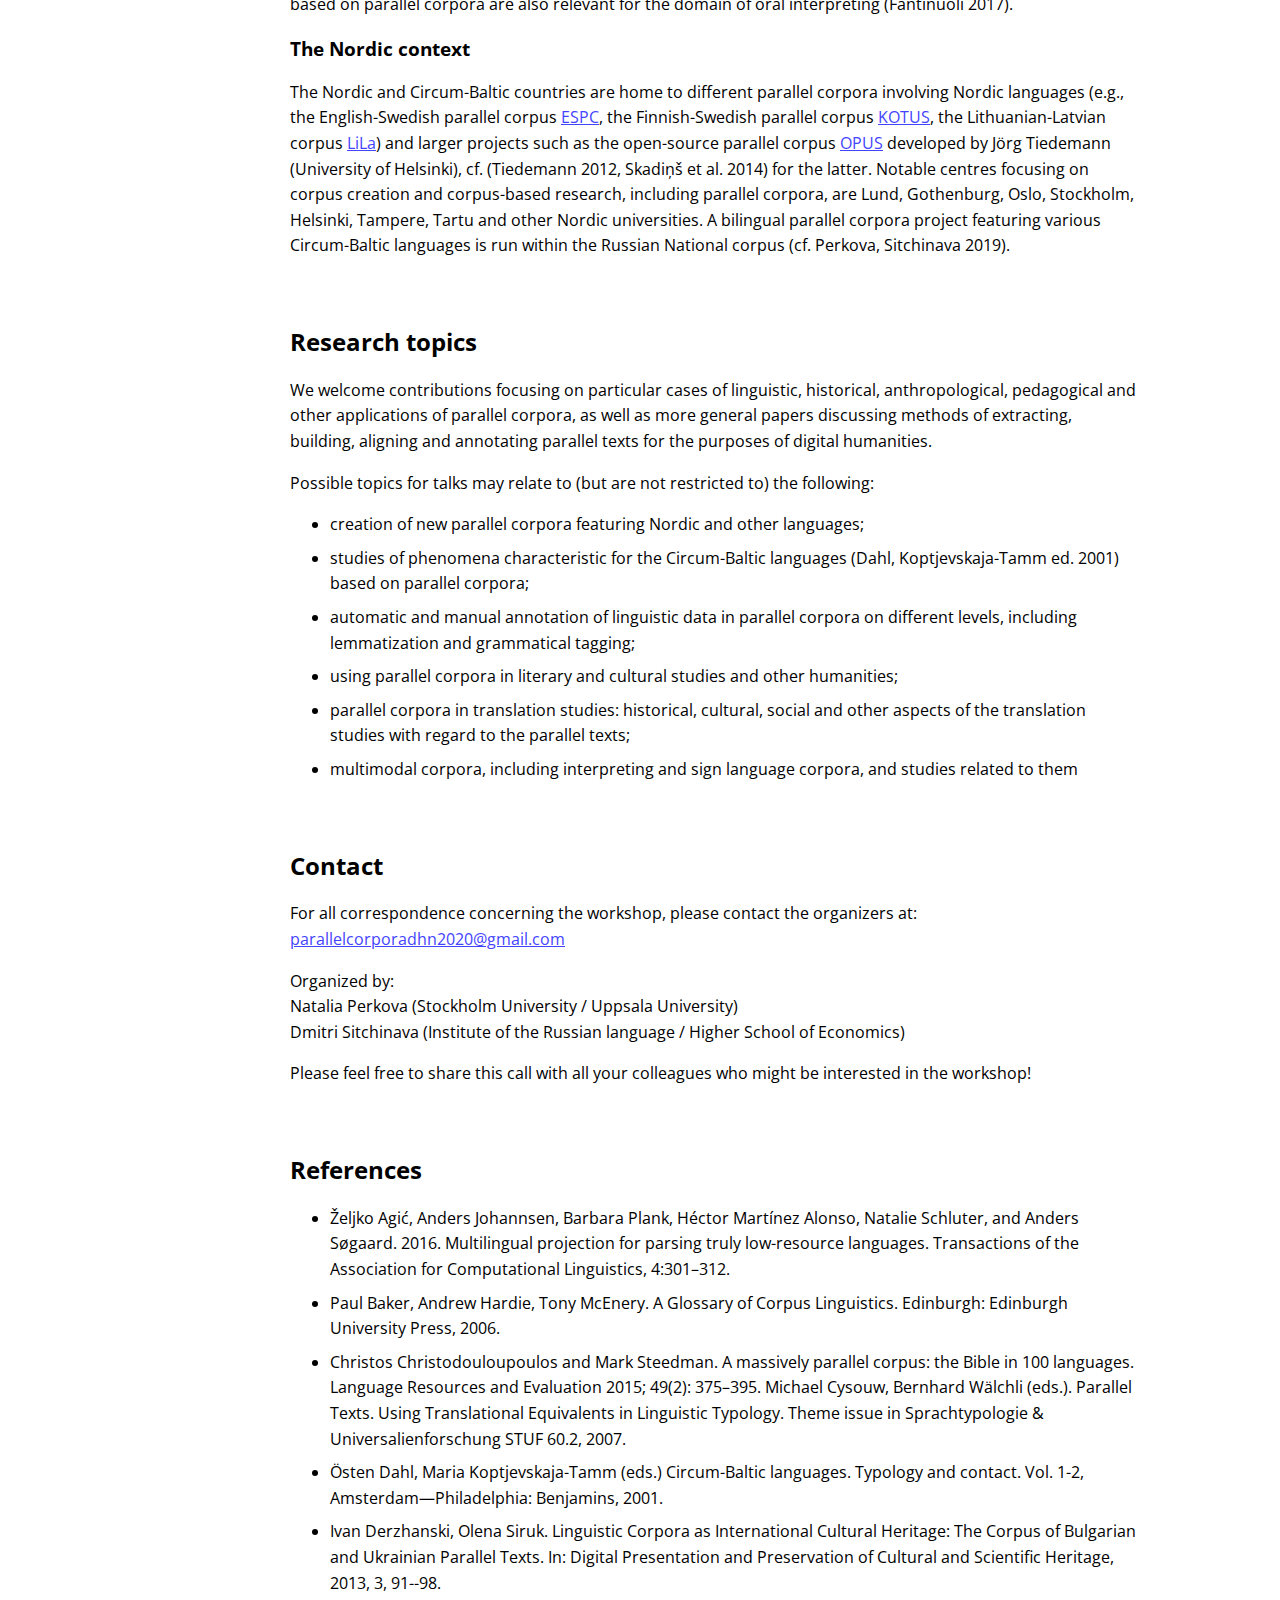
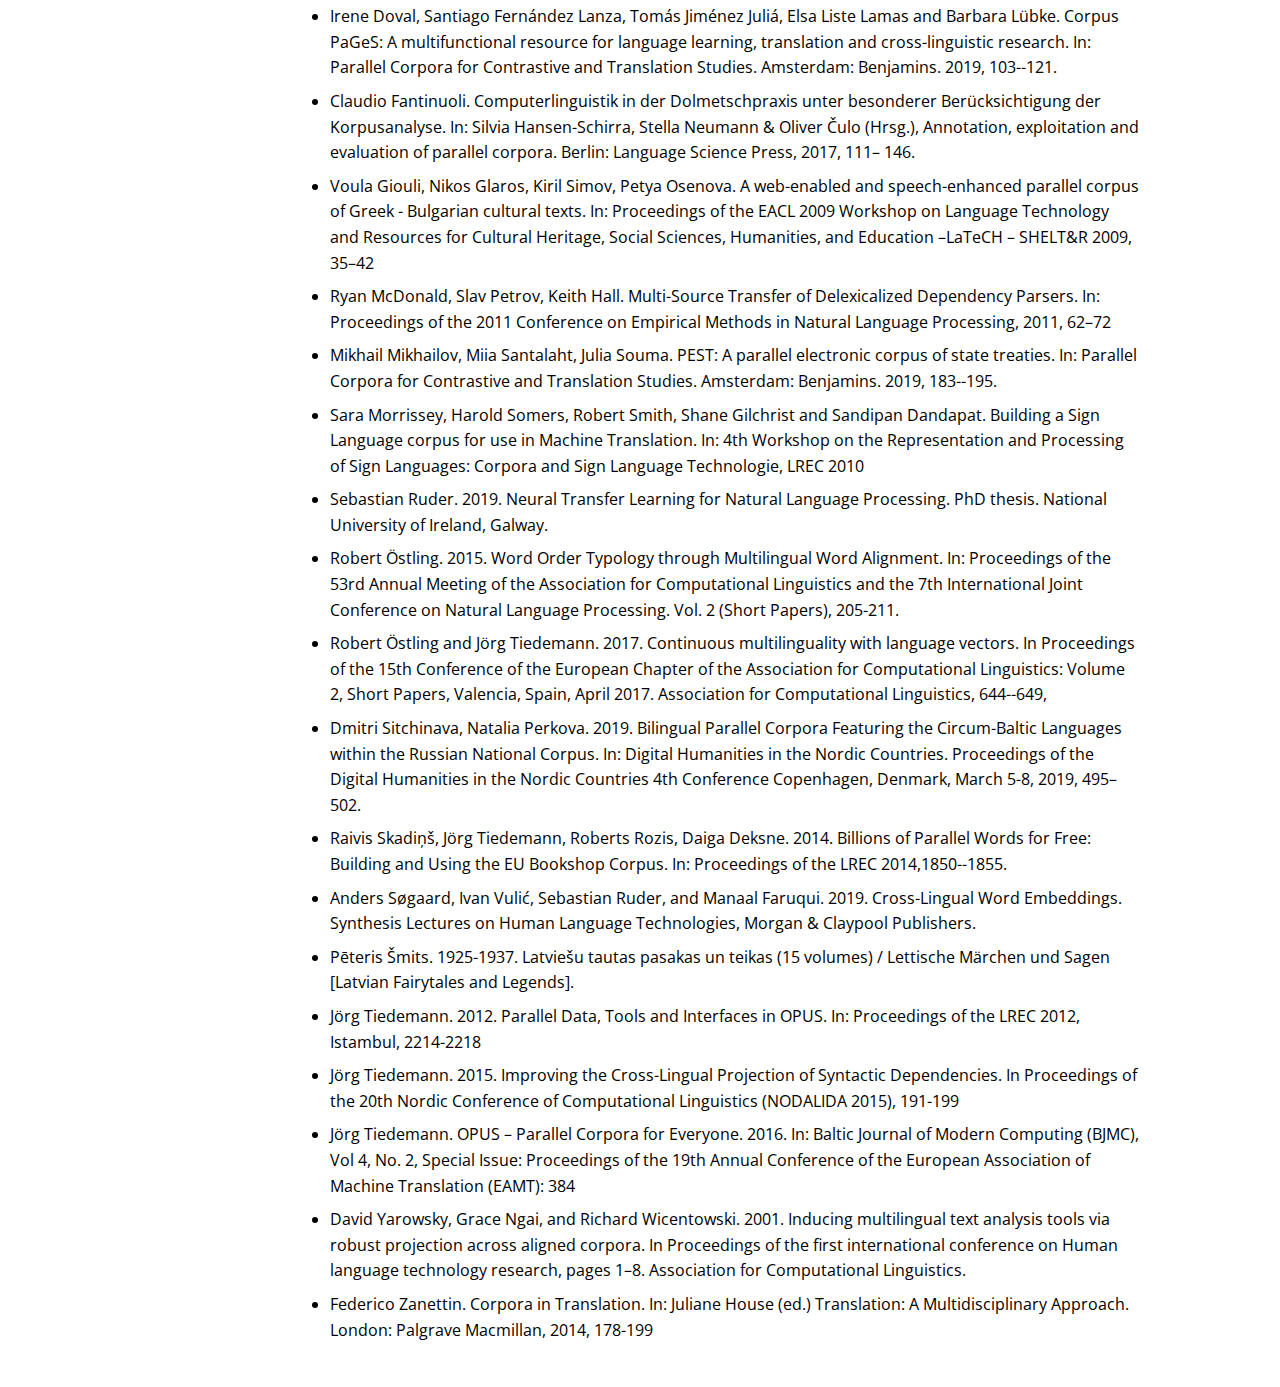
==== commit e6bd4290: "the schedule updated" ====
--- a/index.html
+++ b/index.html
@@ -36,7 +36,7 @@
 
 				<p class="where">
 					<strong><a href="http://dig-hum-nord.eu/conferences/dhn2020/">DHN2020</a></strong><br />
-					March 17, 2020<br />
+					<s>March 17, 2020</s> <b>October 20, 2020</b><br />
 					Riga, Latvia
 				</p>
 
@@ -45,83 +45,67 @@
 				<h3>Session 1</h3>
 				<table>
 					<tr>
-						<td>9.00–9.10</td>
+						<td>12.00–12.10</td>
 						<td>Opening</td>
 					</tr>
 					<tr>
-						<td>9.10–10.10</td>
+						<td>12.10–13.10</td>
 						<td>Natalia Levshina (invited talk): <a href="talks/Levshina.html">Parallel corpora and big questions in linguistics</a></td>
 					</tr>
 					<tr>
-						<td>10.10–10.40</td>
-						<td>Olga Lyashevskaya: <a href="talks/Lyashevskaya.html">Belarusian-Russian and Lithuanian-Russian parallel treebanks: three practical tasks, three dozen dependency relations, and an indefinite number of language-specific constructions</a></td>
-					</tr>
-					<tr>
-						<td>10.40–11.10</td>
-						<td>Coffee break</td>
+						<td>13.10–13.30</td>
+						<td>Kirill Semenov, Sonia Durneva, Yulia Kuznetsova: <a href="talks/Durneva_Kuznetsova_Semenov.html">The Russian-Chinese parallel corpus in Ruscorpora: achievements and challenges</a></td>
+					</tr>
+					<tr class="break">
+						<td>13.30–14.00</td>
+						<td>BREAK</td>
 					</tr>
 				</table>
 
 				<h3>Session 2</h3>
 				<table>
 					<tr>
-						<td>11.10–11.40</td>
+						<td>14.00–14.20</td>
+						<td>Olga Lyashevskaya: <a href="talks/Lyashevskaya.html">Belarusian-Russian and Lithuanian-Russian parallel treebanks: three practical tasks, three dozen dependency relations, and an indefinite number of language-specific constructions</a></td>
+					</tr>
+					<tr>
+						<td>14.20-14.40</td>
 						<td>Maria Kunilovskaya: <a href="talks/Kunilovskaya.html">Types of translationese and register variation in English-to-Russian professional translation</a></td>
 					</tr>
 					<tr>
-						<td>11.40–12.10</td>
+						<td>14.40–15.00</td>
 						<td>Edyta Jurkiewicz-Rohrbacher, Elżbieta Kaczmarska, Alexandr Rosen: <a href="talks/Jurkiewicz_Kaczmarska_Rosen.html">Parallel corpus as functional context of aspectual interpretation – the case of Slavic biaspectual verbs in the comparative context of Finnish</a></td>
 					</tr>
 					<tr>
-						<td>12.10–12.40</td>
+						<td>15.00–15.20</td>
 						<td>Liubov Nesterenko, Anastasia Bonch-Osmolovskaya: <a href="talks/Nesterenko_Bonch-Osmolovskaya.html">Computational methods meet parallel data: approaches for comparative analysis of passives in European languages</a></td>
 					</tr>
 					<tr class="break">
-						<td>12.40–13.40</td>
-						<td>Lunch</td>
+						<td>15.20–15.50</td>
+						<td>BREAK</td>
 					</tr>
 				</table>
 
 				<h3>Session 3</h3>
 				<table>
 					<tr>
-						<td>13.40–14.10</td>
-						<td>Atle Grønn: <a href="talks/RuN-Euro.html">The RuN-Euro corpus and its applications</a></td>
-					</tr>
-					<tr>
-						<td>14.10-14.40</td>
-						<td>Kirill Semenov, Sonia Durneva, Yulia Kuznetsova: <a href="talks/Durneva_Kuznetsova_Semenov.html">The Russian-Chinese parallel corpus in Ruscorpora: achievements and challenges</a></td>
-					</tr>
-					<tr>
-						<td>14.40-15.10</td>
+						<td>15.50–16.10</td>
 						<td>Mikhail Mikhailov, Julia Souma: MLCCA: <a href="talks/Mikhailov_Souma.html">a Finnish-Russian mixed type corpus</a></td>
 					</tr>
+					<tr>
+						<td>16.10-16.30</td>
+						<td>Marina Akimova, Anastasia Belousova, Igor Pilshchikov, Vera Polilova: <a href="talks/Akimova_Belousova_Pilshchikov_Polilova.html">CPCL: A multilingual parallel corpus of poetic texts and new perspectives for comparative literary studies</a></td>
+					</tr>
+					<tr>
+						<td>16.30-16.50</td>
+						<td>Maria Skeppstedt, Elina Kangas, Peter Ljunglöf, Magnus Ahltorp, Gunnar Eriksson, Rickard Domeij: <a href="talks/Meankieli.html">Plans for using texts from public authorities for creating a partly parallel Meänkieli corpus</a></td>
+					</tr>
+					
 					<tr class="break">
-						<td>15.10–15.40</td>
-						<td>Coffee break</td>
+						<td>16.50–17.10</td>
+						<td>CLOSING DISCUSSION</td>
 					</tr>
 				</table>
-
-				<h3>Session 4</h3>
-				<table>
-					<tr>
-						<td>15.40–16.10</td>
-						<td>Marina Akimova, Anastasia Belousova, Igor Pilshchikov, Vera Polilova: <a href="talks/Akimova_Belousova_Pilshchikov_Polilova.html">CPCL: A multilingual parallel corpus of poetic texts and new perspectives for comparative literary studies</a></td>
-					</tr>
-					<tr>
-						<td>16.10-16.40</td>
-						<td>Federico Aurora: <a href="talks/Aurora.html">Bibliotheca Polyglotta</a></td>
-					</tr>
-					<tr>
-						<td>16.40-17.00</td>
-						<td>Maria Skeppstedt, Elina Kangas, Peter Ljunglöf, Magnus Ahltorp, Gunnar Eriksson, Rickard Domeij: <a href="talks/Meankieli.html">Plans for using texts from public authorities for creating a partly parallel Meänkieli corpus</a></td>
-					</tr>
-					<tr class="break">
-						<td>17.00-17.50</td>
-						<td>Short break followed by a concluding discussion</td>
-					</tr>
-				</table>
-
 			</section>
 
 			<section id="intro">
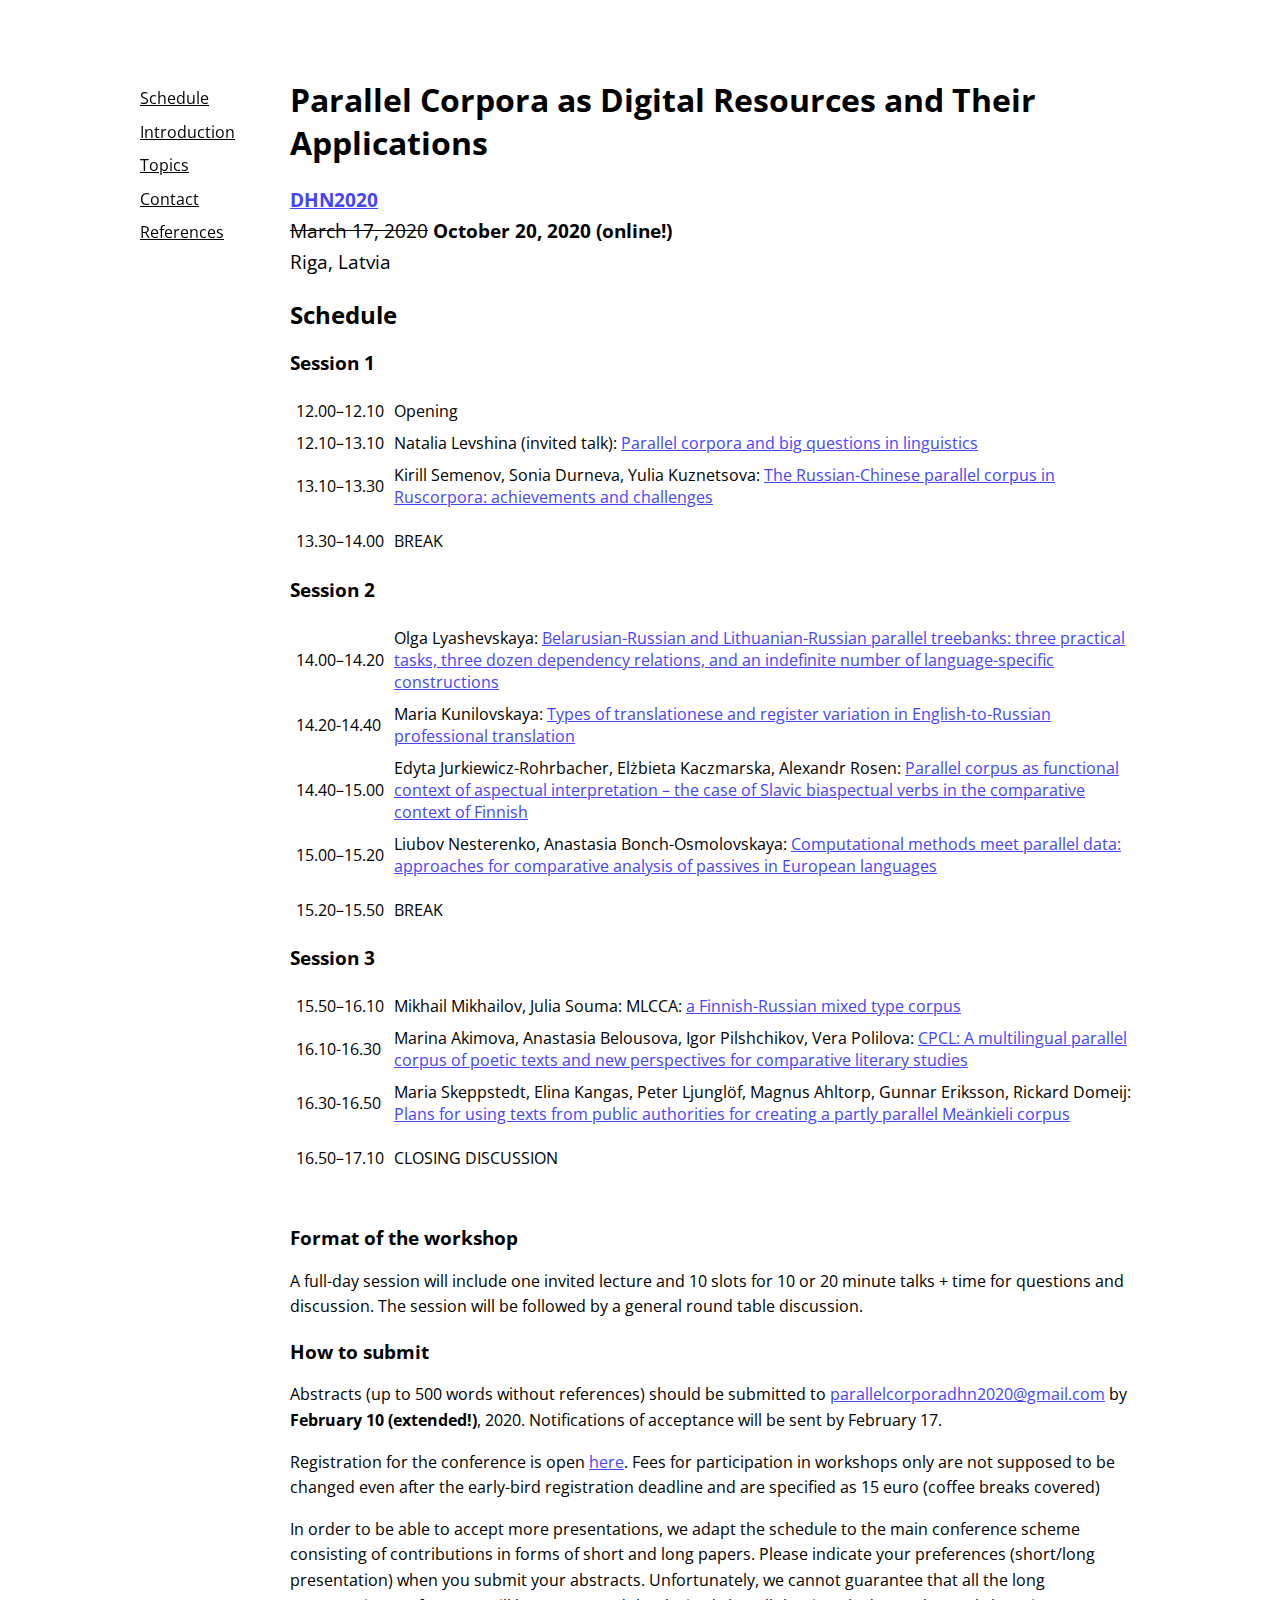
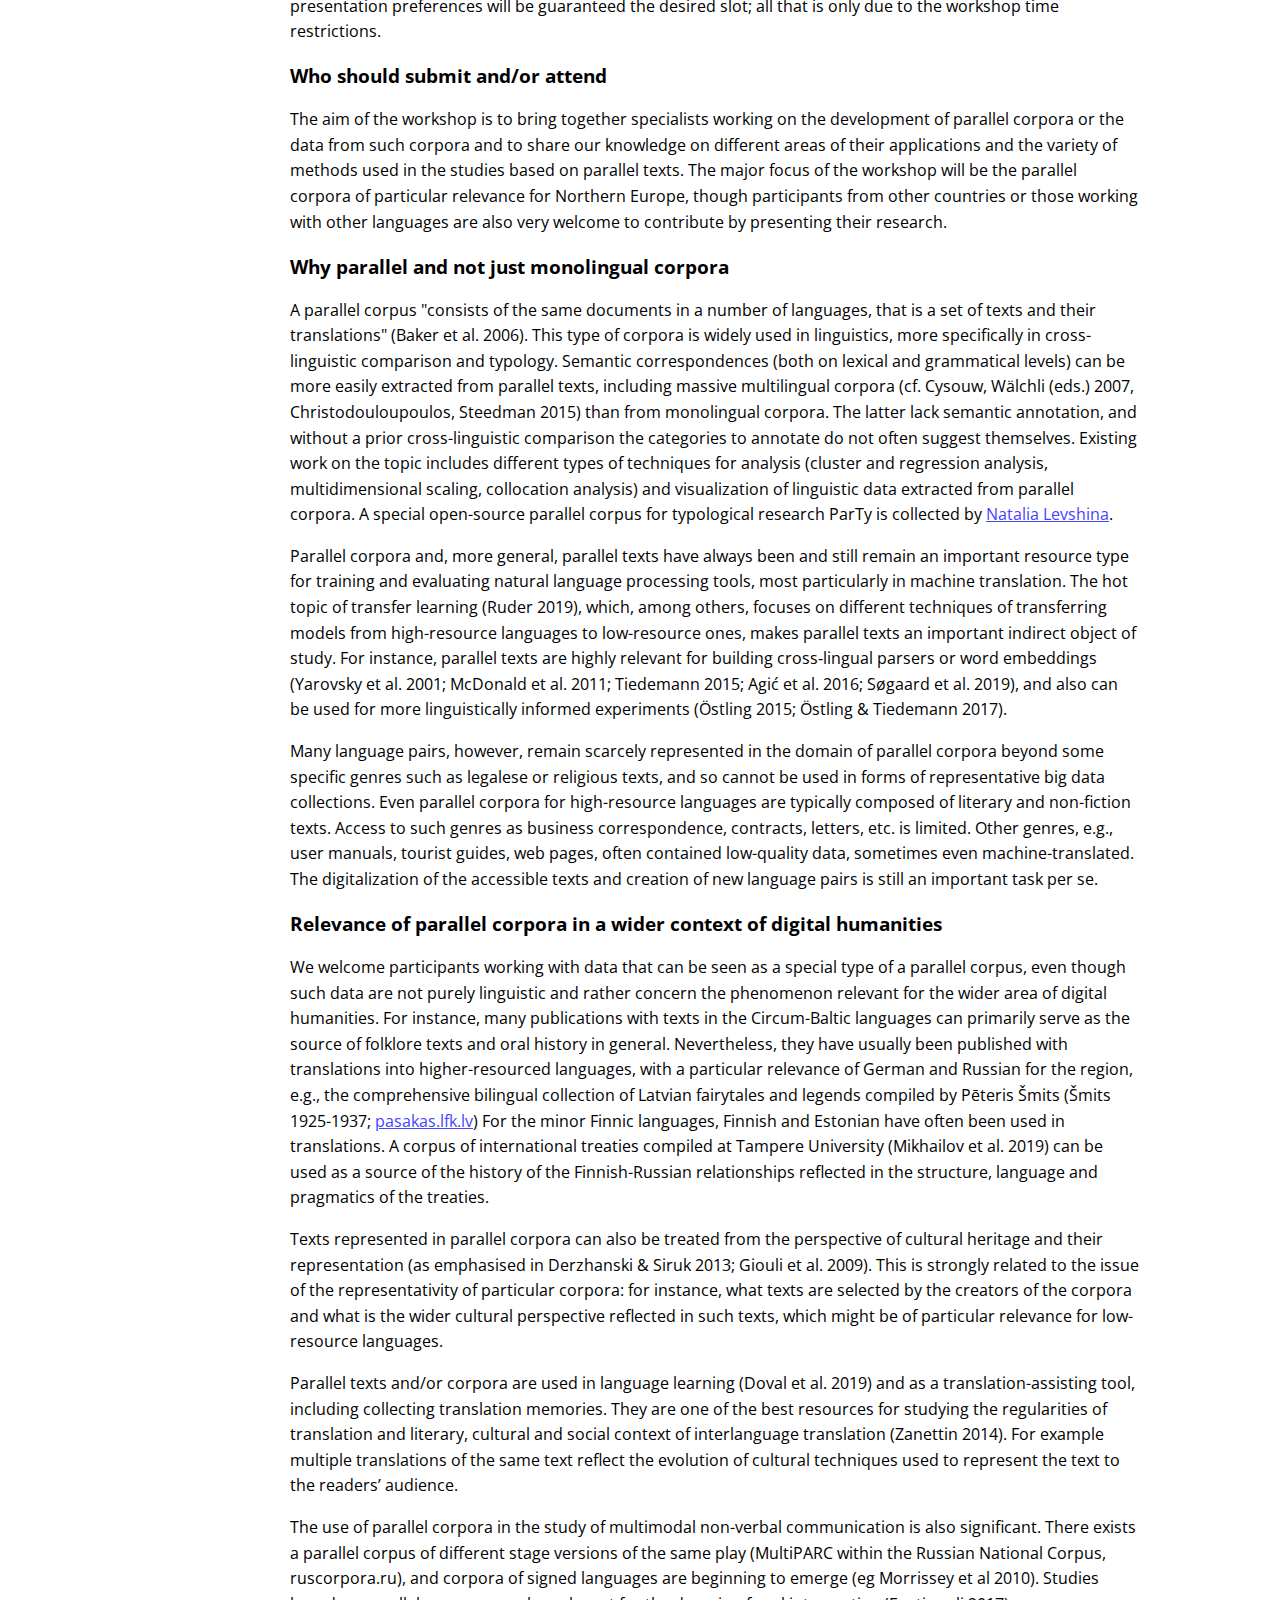
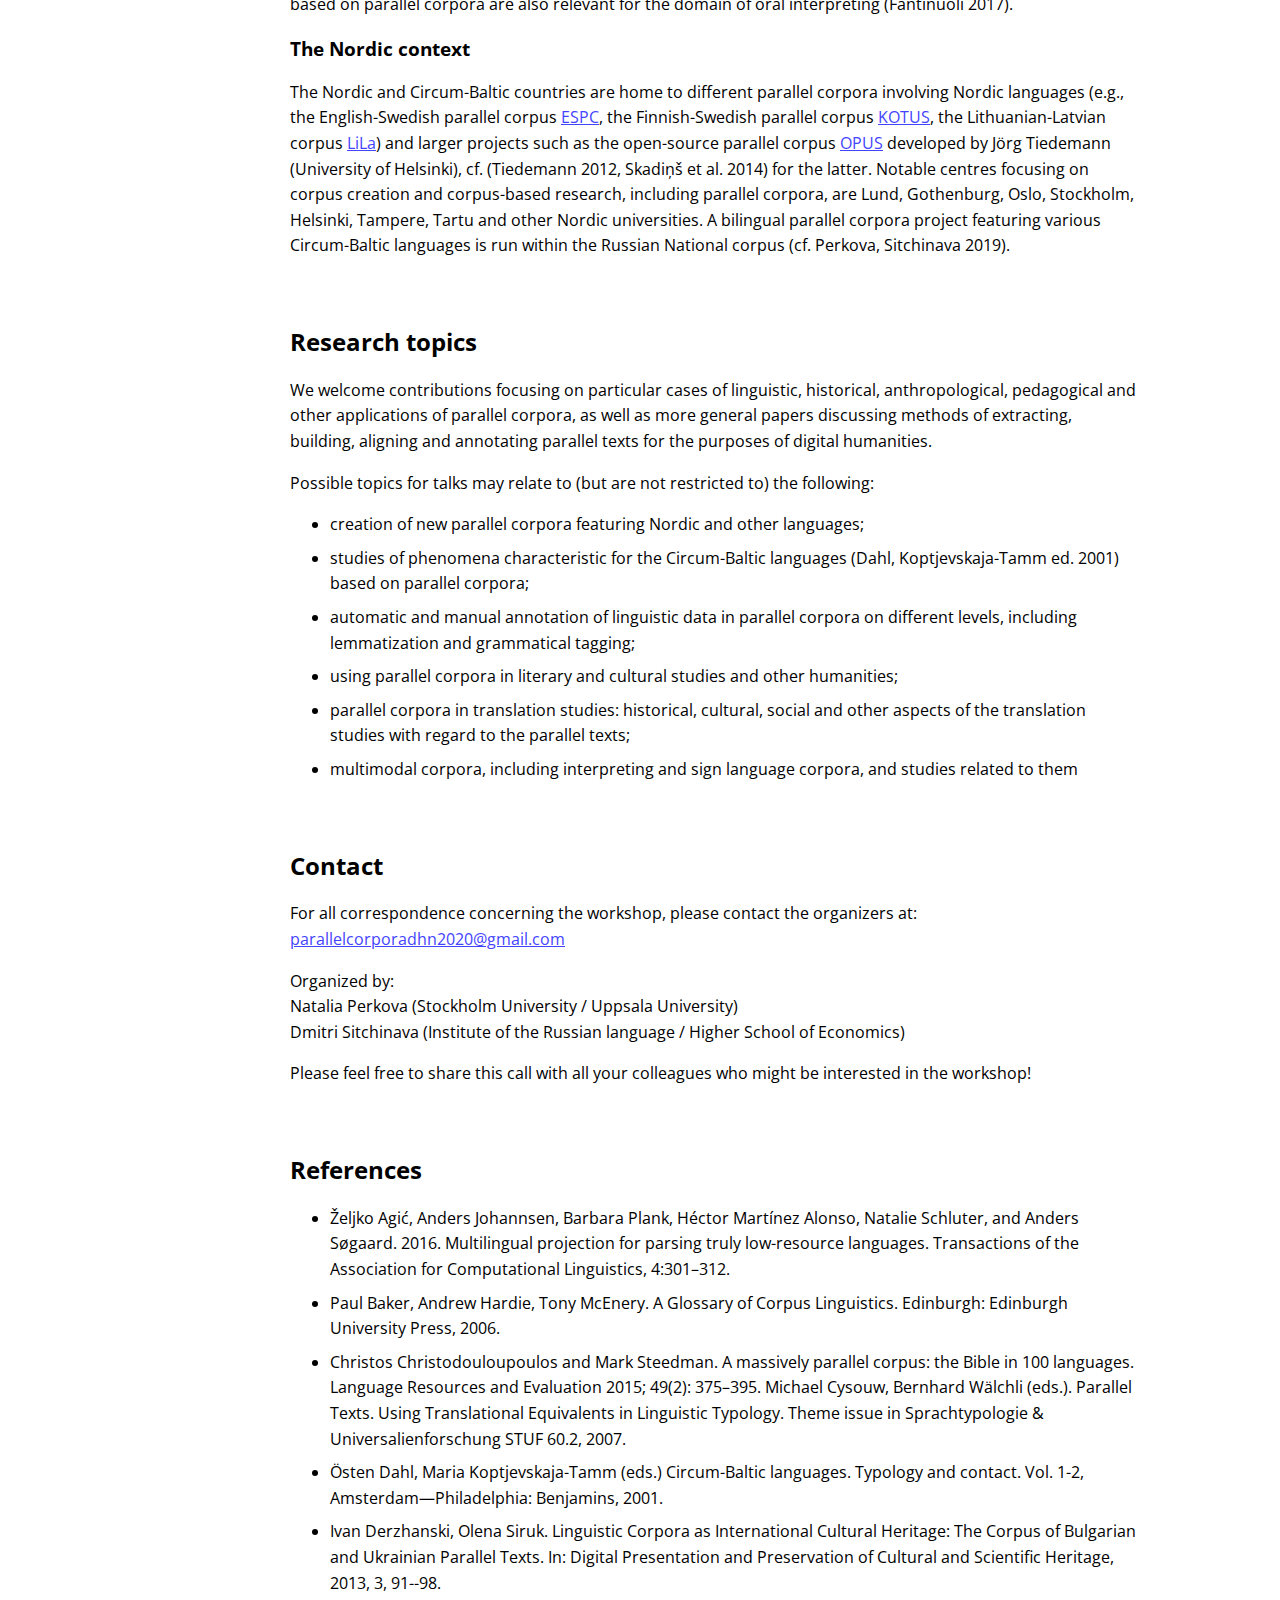
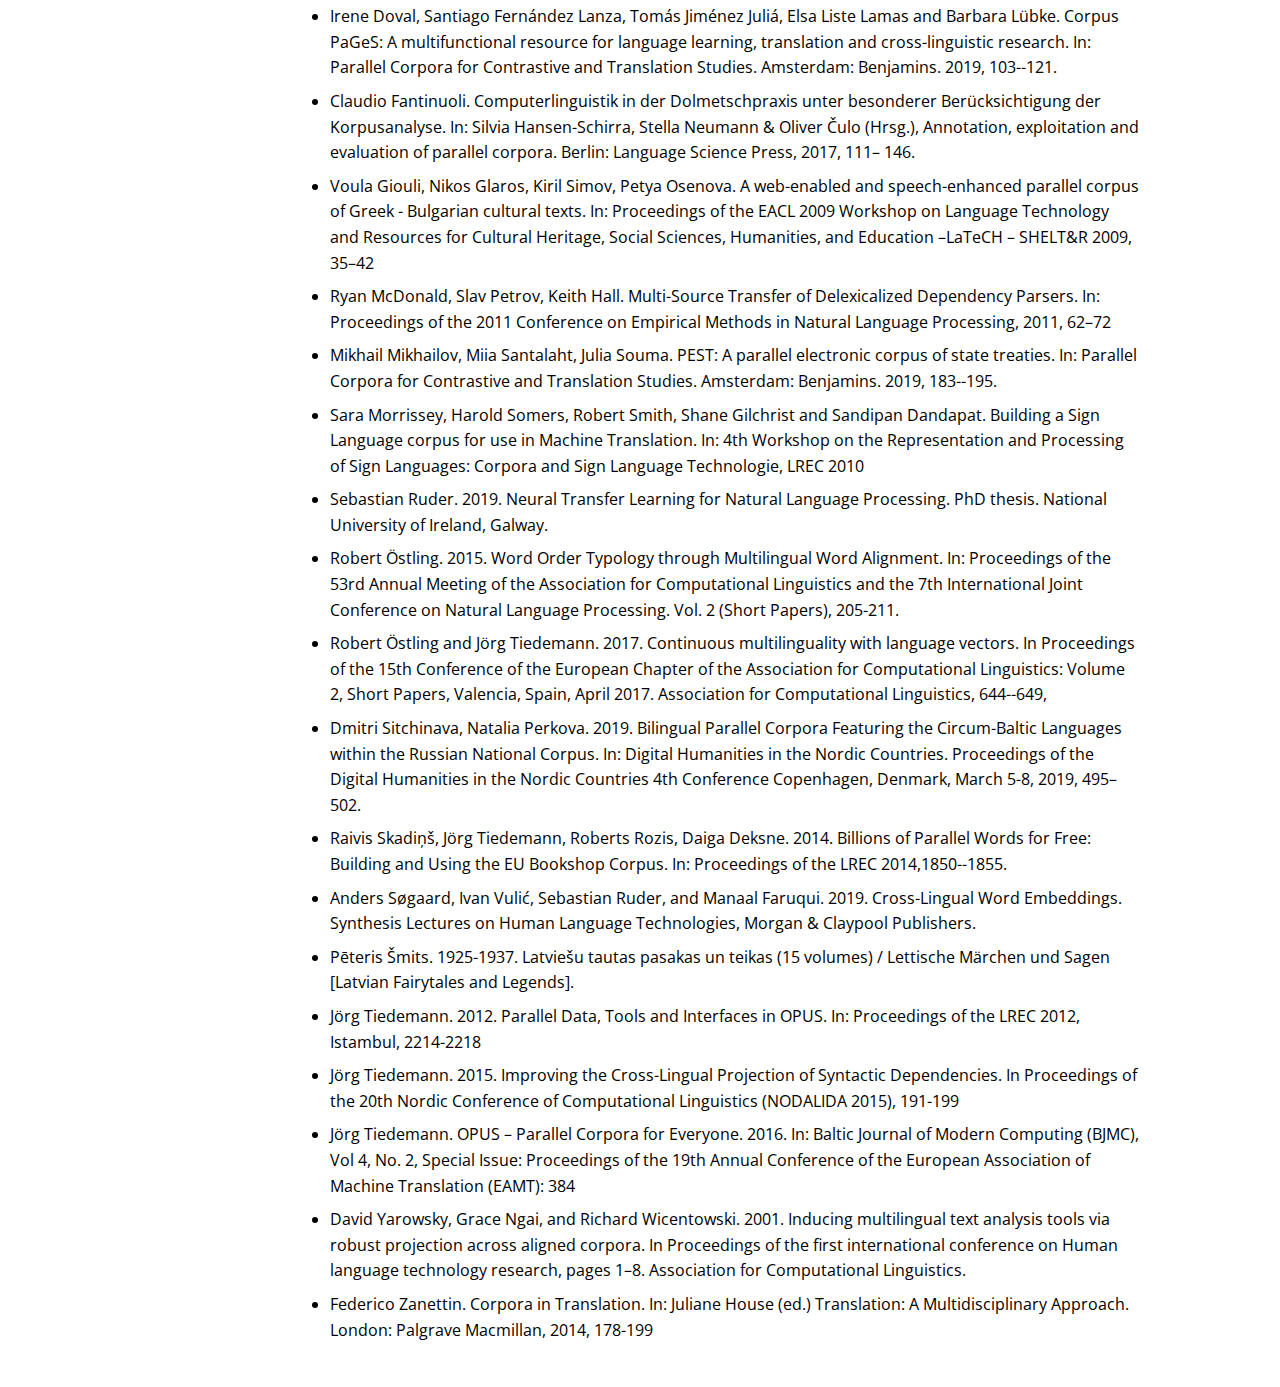
==== commit dbf5a9ad: "Update index.html" ====
--- a/index.html
+++ b/index.html
@@ -36,7 +36,7 @@
 
 				<p class="where">
 					<strong><a href="http://dig-hum-nord.eu/conferences/dhn2020/">DHN2020</a></strong><br />
-					<s>March 17, 2020</s> <b>October 20, 2020</b><br />
+					<s>March 17, 2020</s> <b>October 20, 2020 (online!)</b><br />
 					Riga, Latvia
 				</p>
 
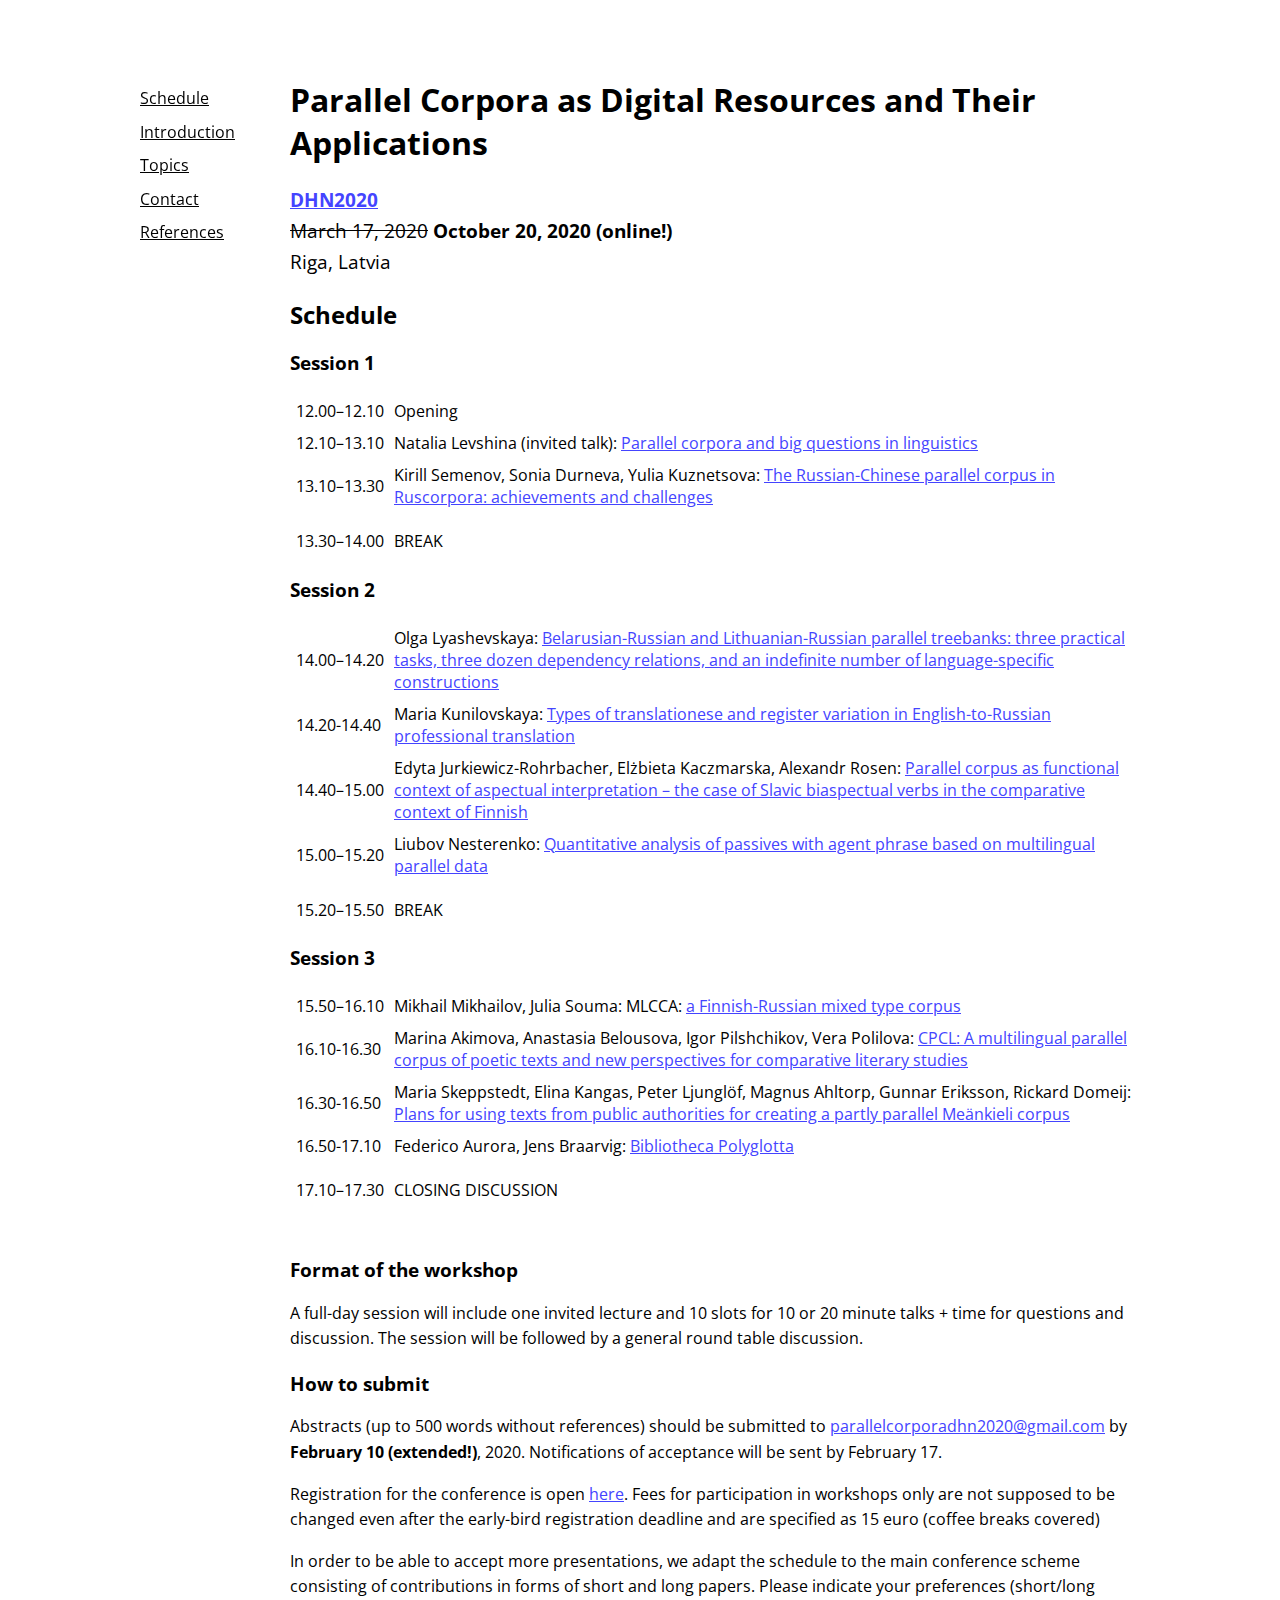
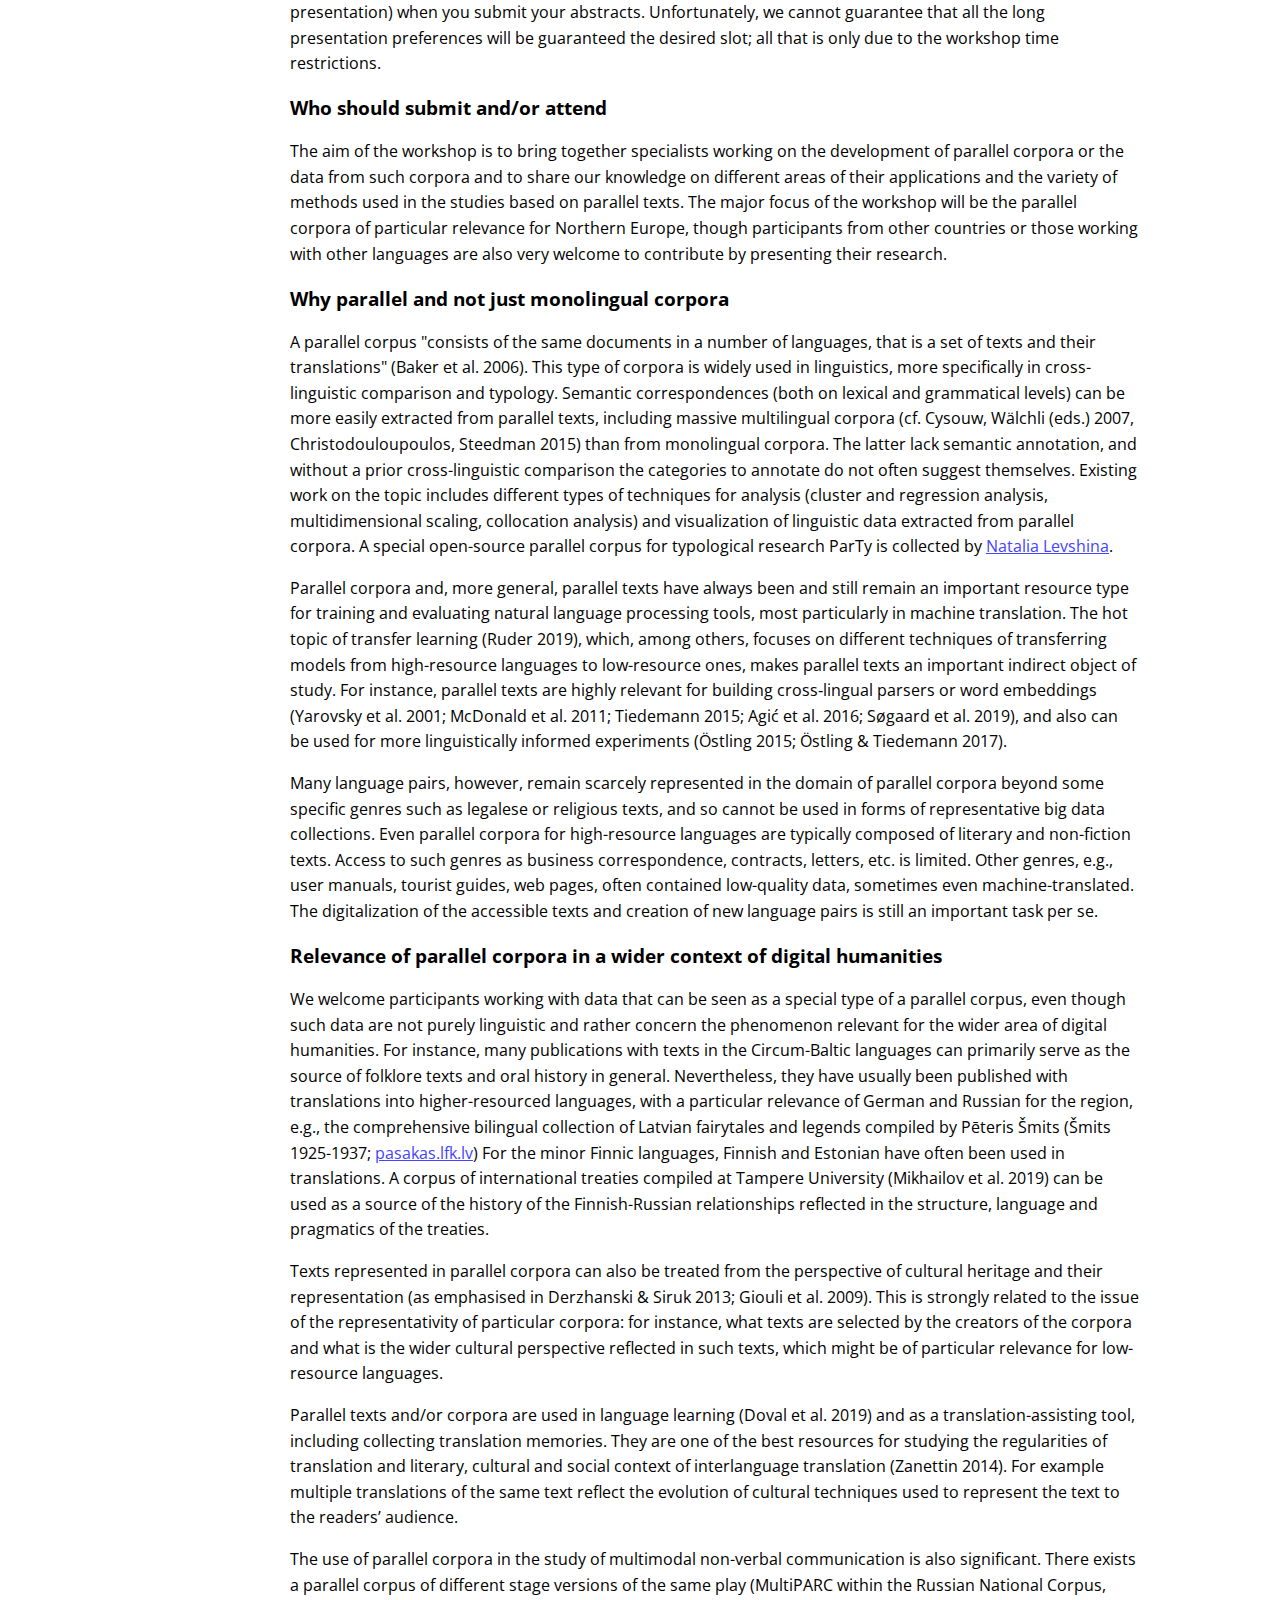
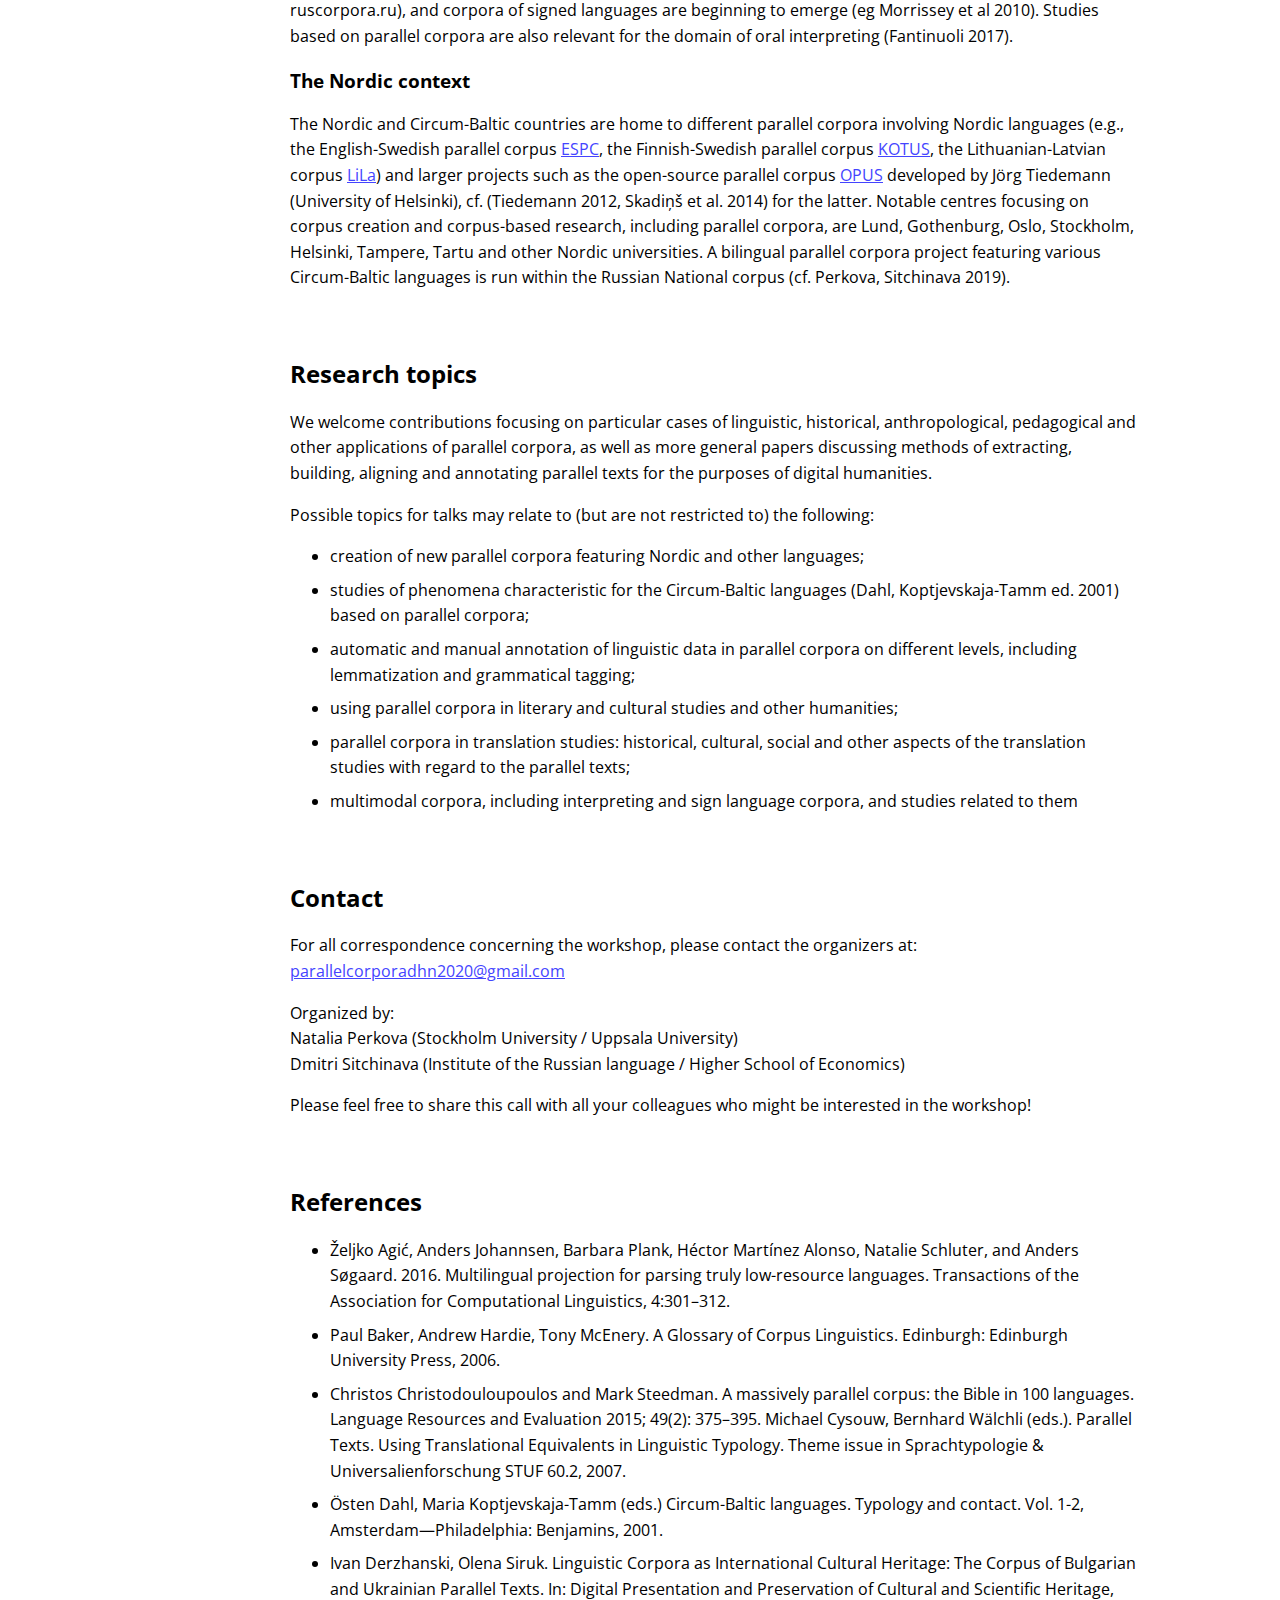
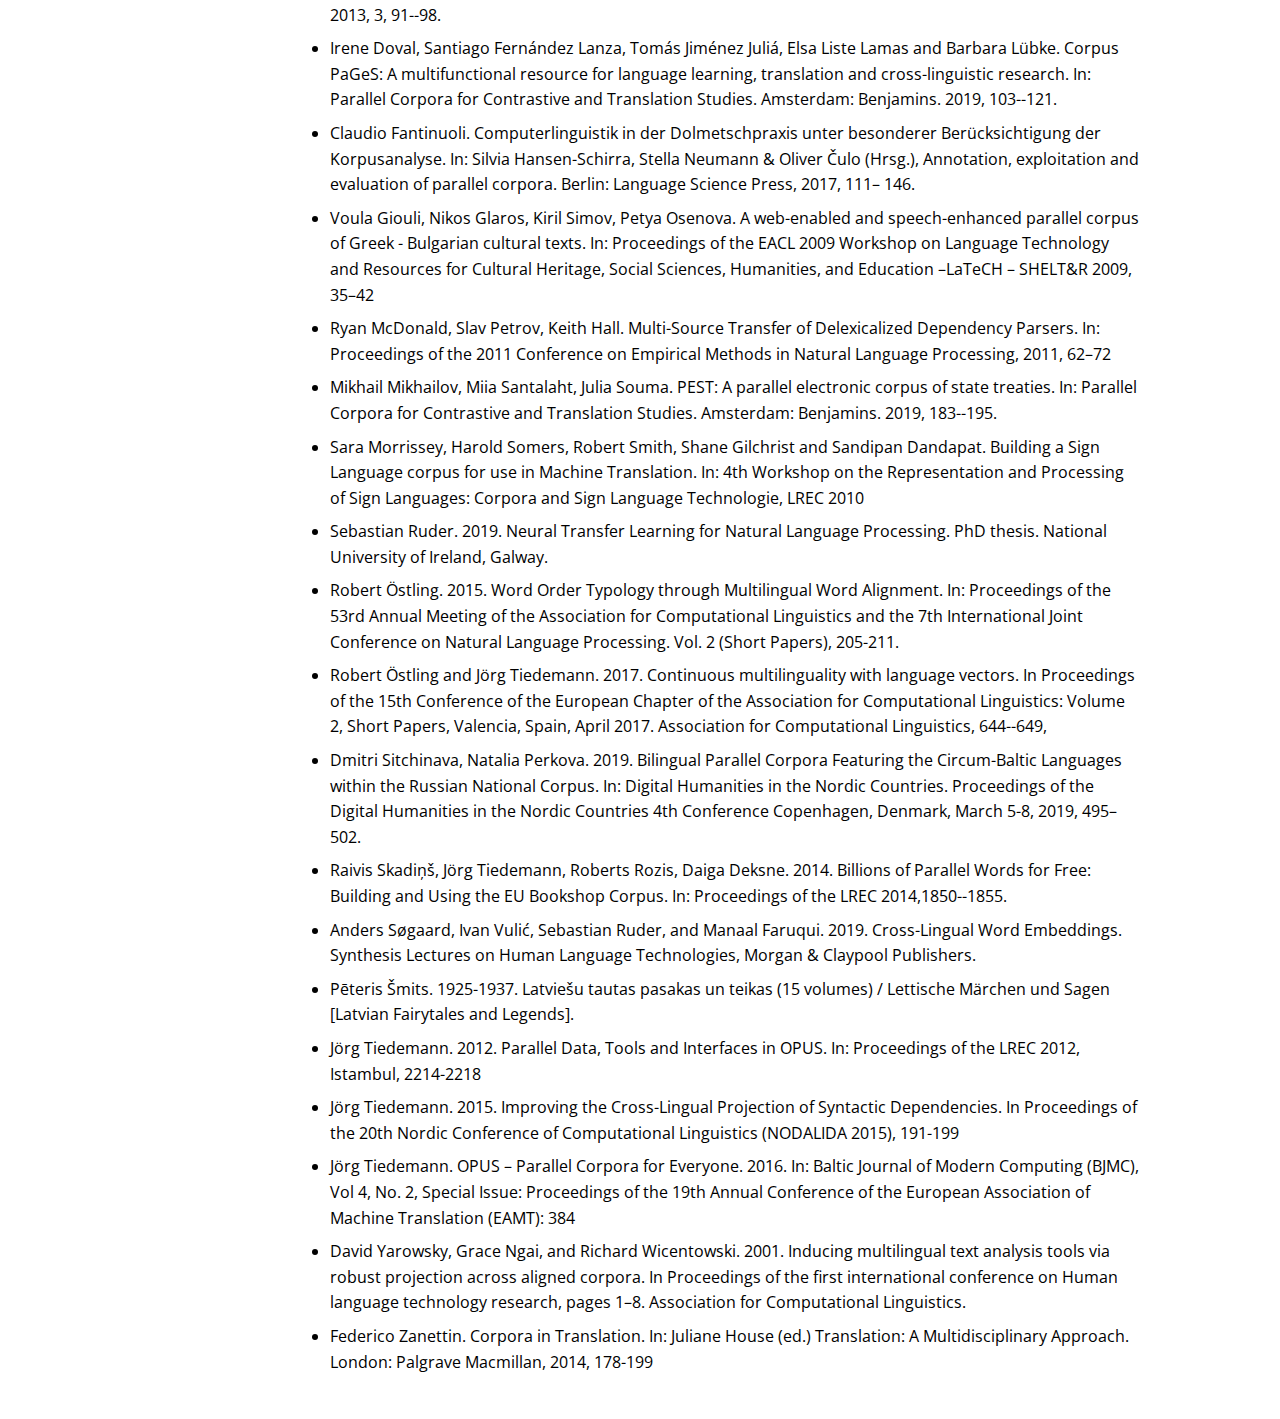
==== commit bfc9aa0d: "Aurora updated" ====
--- a/index.html
+++ b/index.html
@@ -78,7 +78,7 @@
 					</tr>
 					<tr>
 						<td>15.00–15.20</td>
-						<td>Liubov Nesterenko, Anastasia Bonch-Osmolovskaya: <a href="talks/Nesterenko_Bonch-Osmolovskaya.html">Computational methods meet parallel data: approaches for comparative analysis of passives in European languages</a></td>
+						<td>Liubov Nesterenko: <a href="talks/Nesterenko_Bonch-Osmolovskaya.html">Quantitative analysis of passives with agent phrase based on multilingual parallel data</a></td>
 					</tr>
 					<tr class="break">
 						<td>15.20–15.50</td>
@@ -101,8 +101,12 @@
 						<td>Maria Skeppstedt, Elina Kangas, Peter Ljunglöf, Magnus Ahltorp, Gunnar Eriksson, Rickard Domeij: <a href="talks/Meankieli.html">Plans for using texts from public authorities for creating a partly parallel Meänkieli corpus</a></td>
 					</tr>
 					
+					<tr>
+						<td>16.50-17.10</td>
+						<td>Federico Aurora, Jens Braarvig: <a href="talks/Aurora.html">Bibliotheca Polyglotta</a></td>
+					</tr>					
 					<tr class="break">
-						<td>16.50–17.10</td>
+						<td>17.10–17.30</td>
 						<td>CLOSING DISCUSSION</td>
 					</tr>
 				</table>
